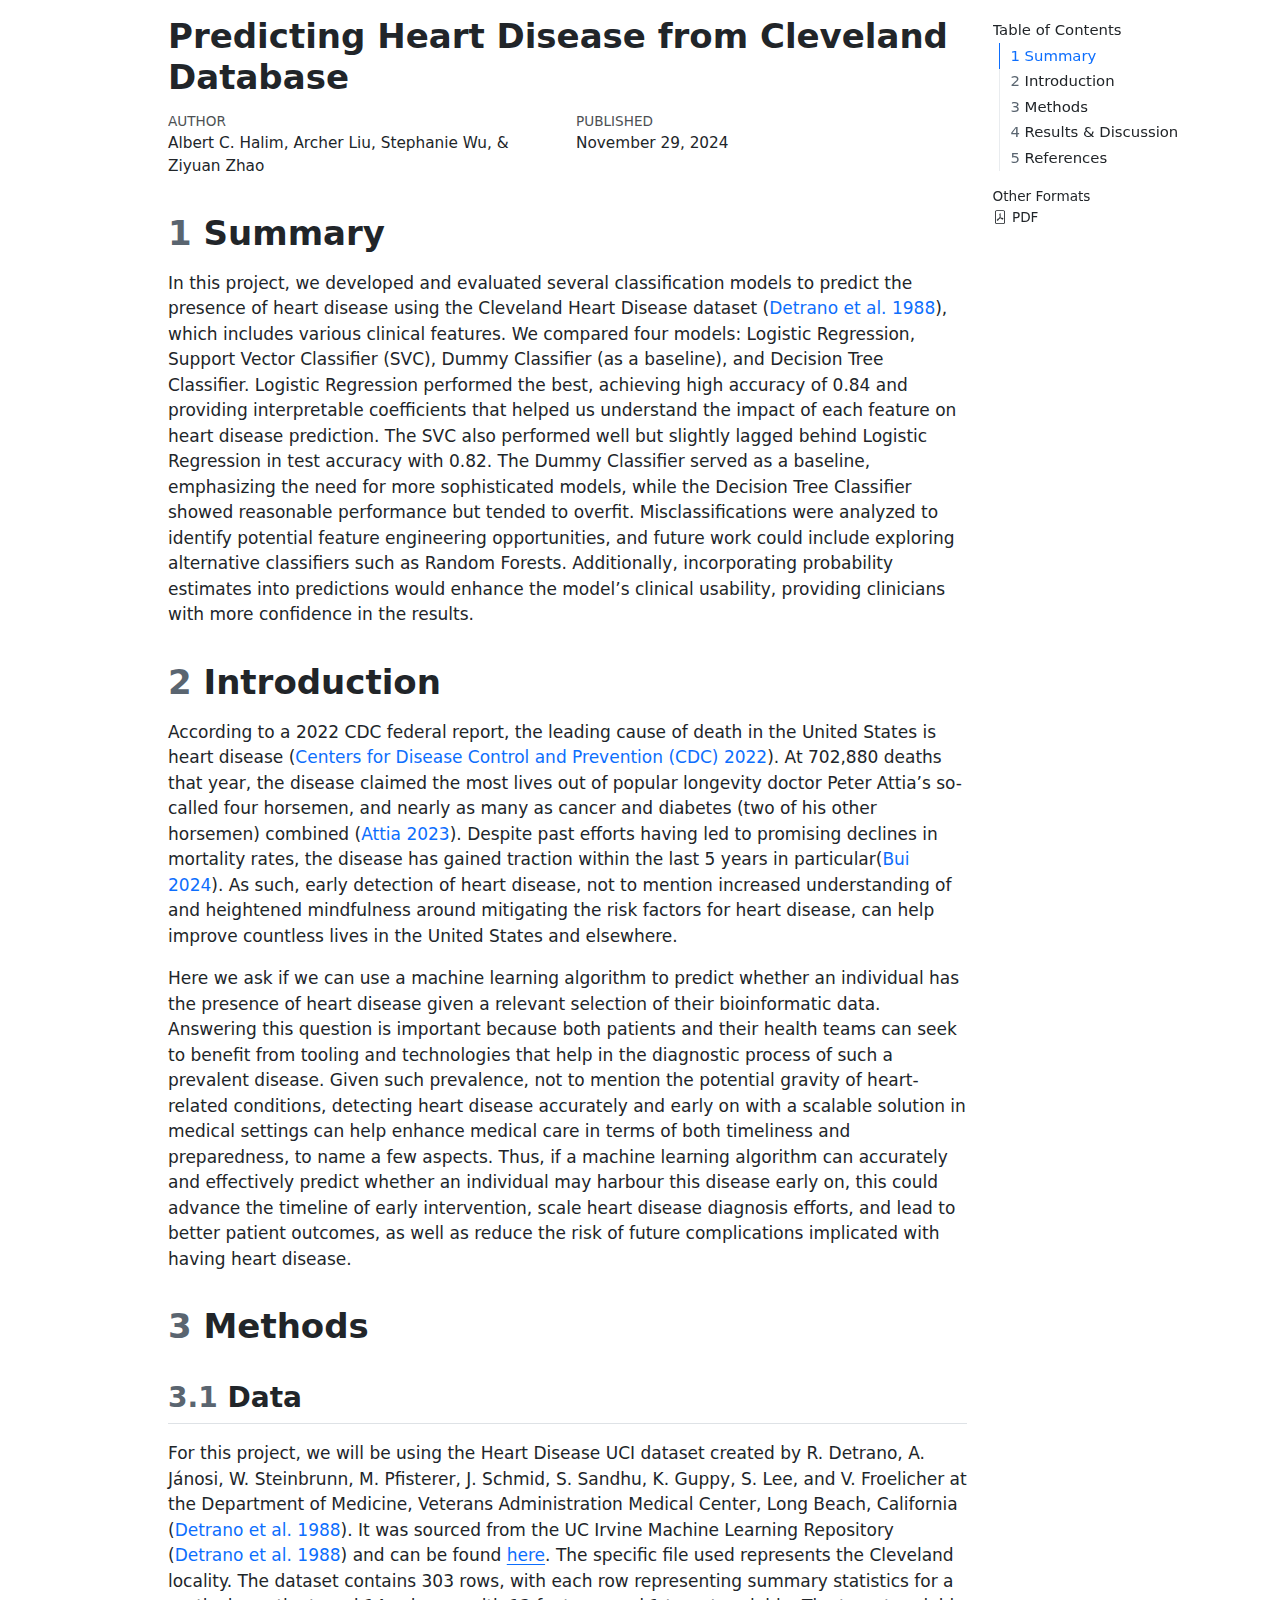
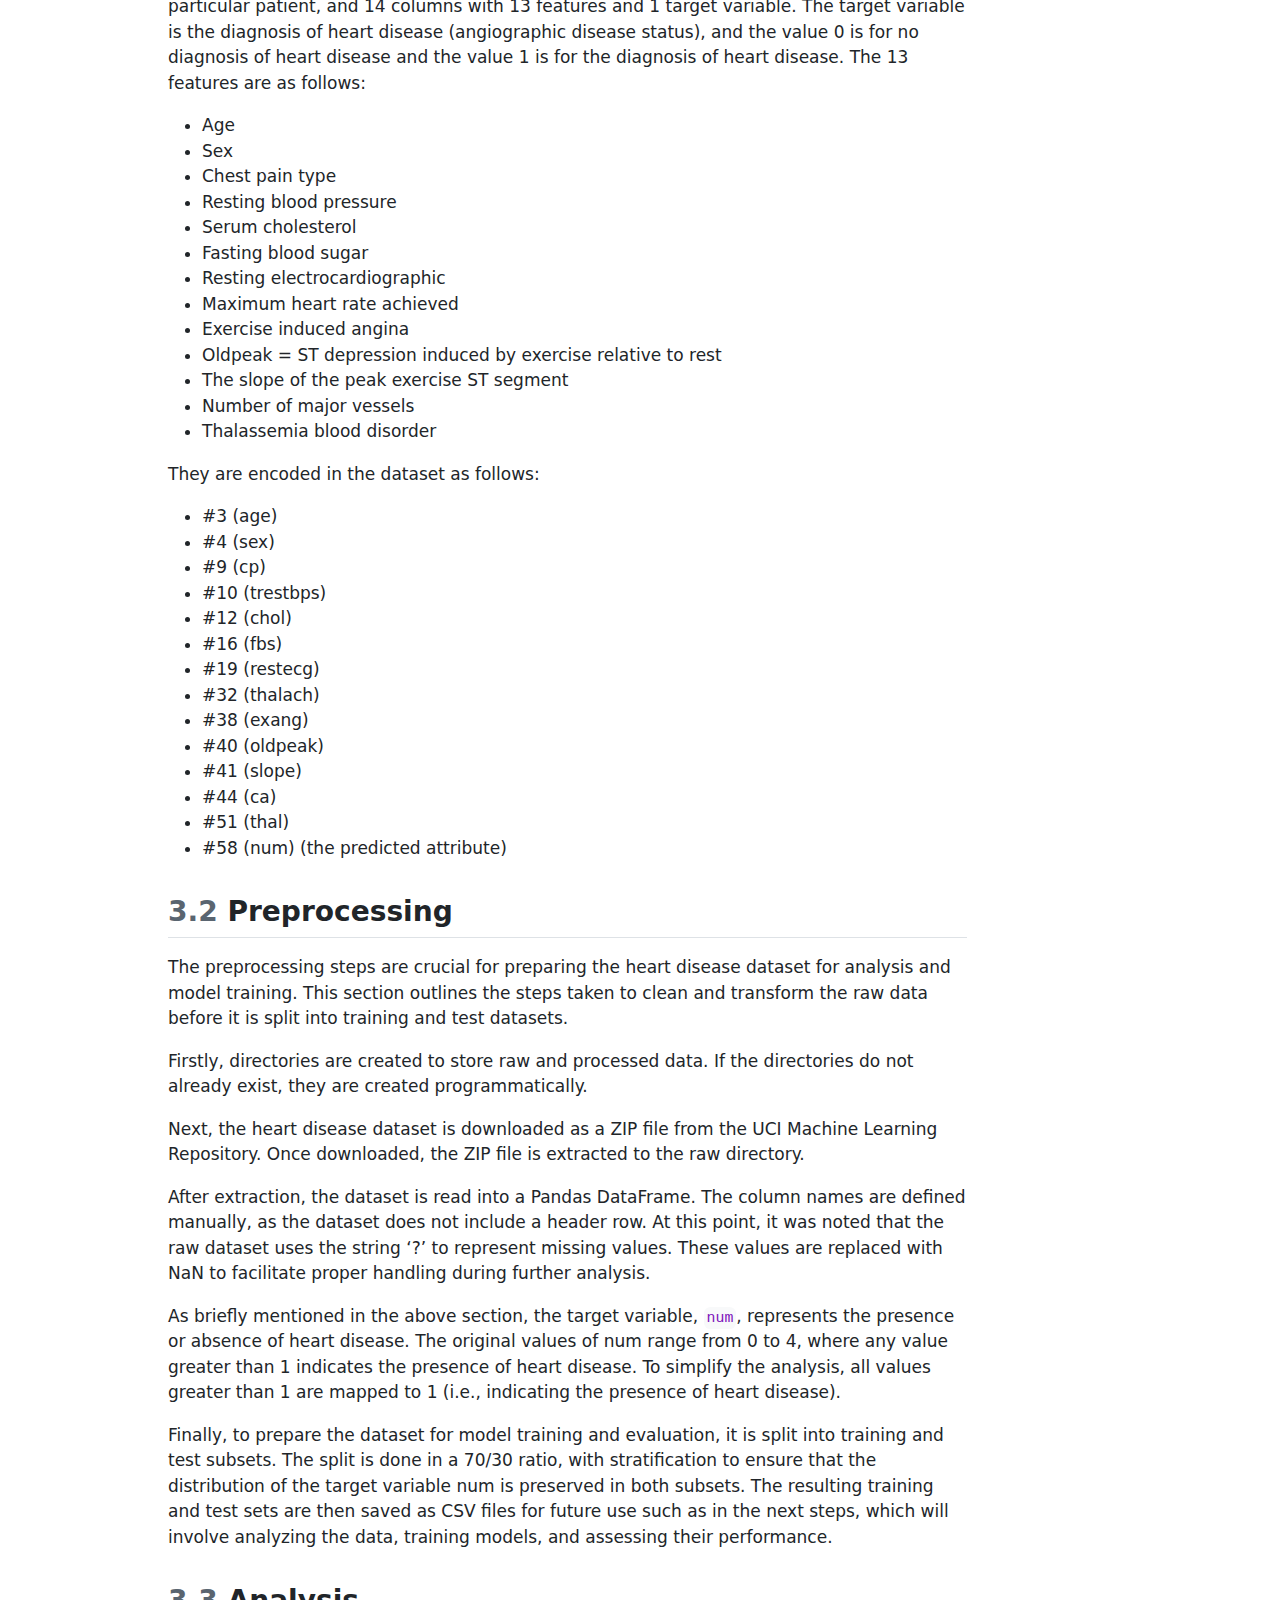
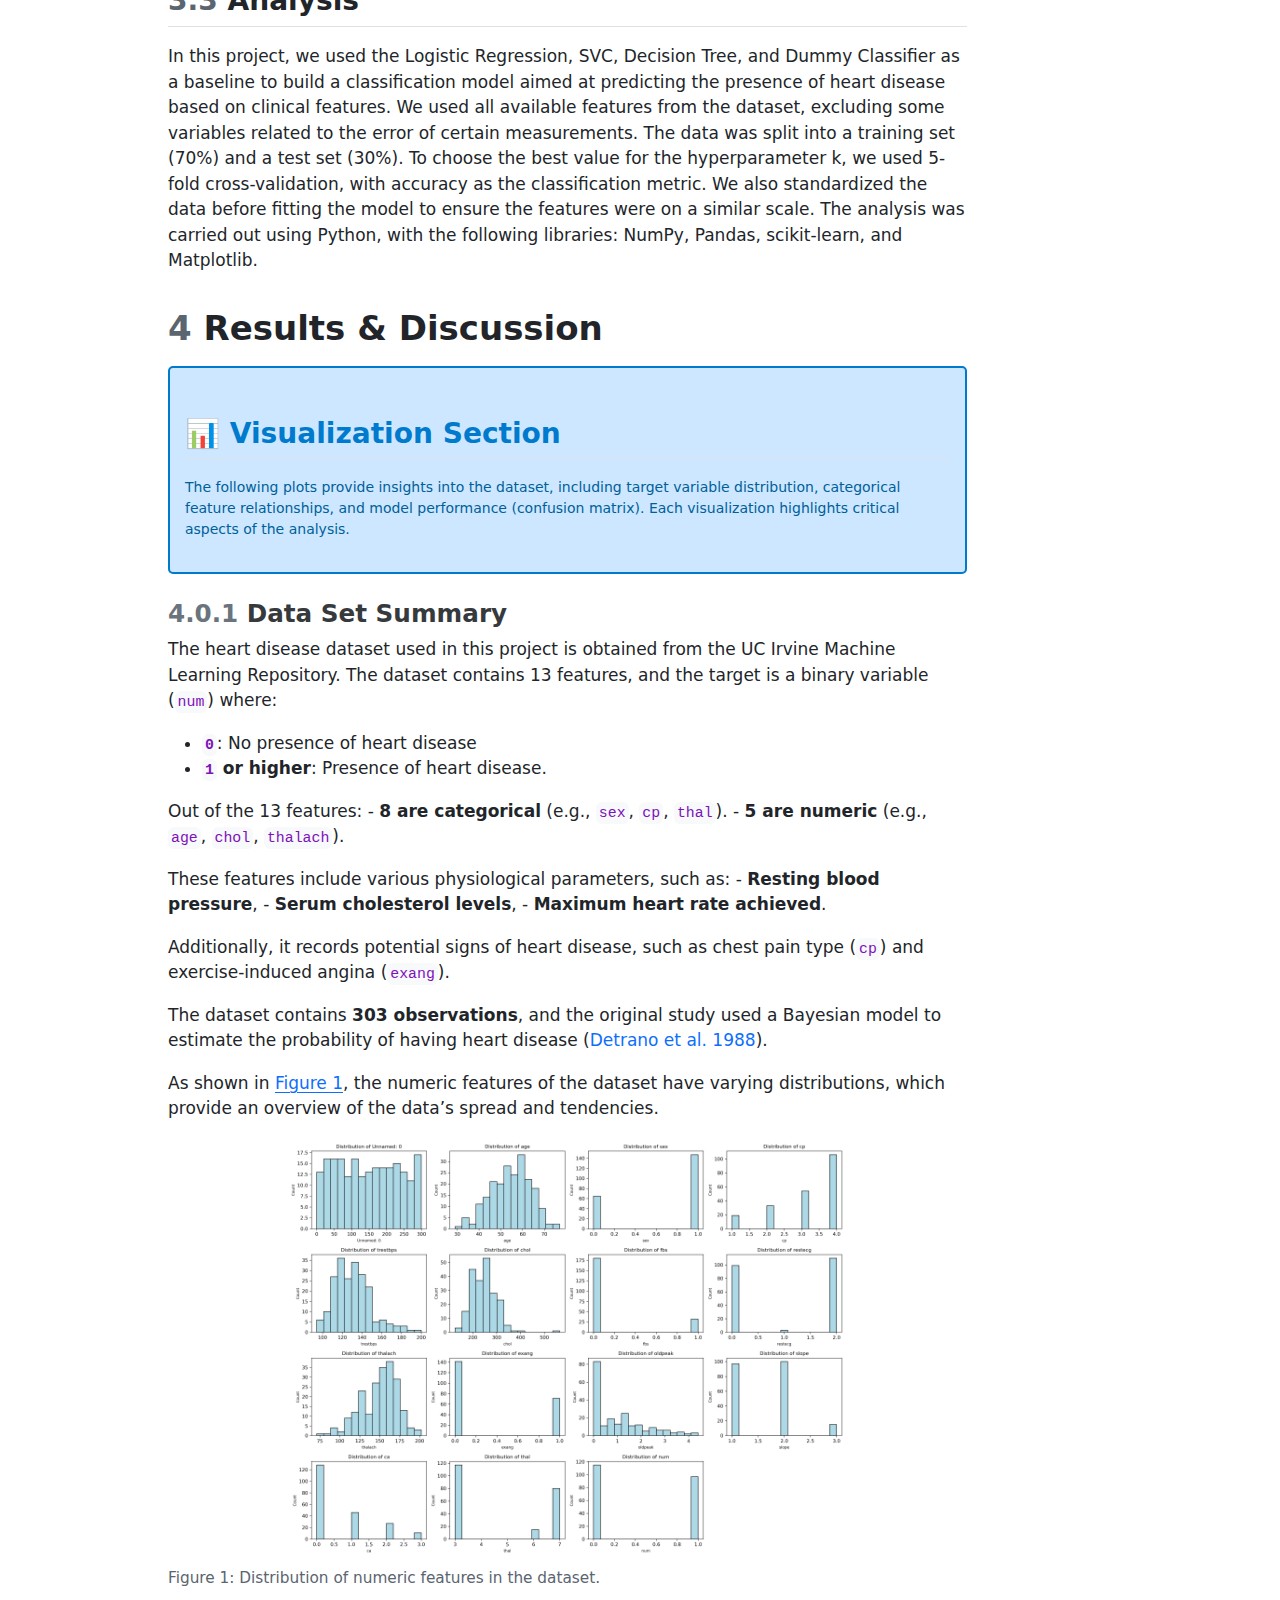
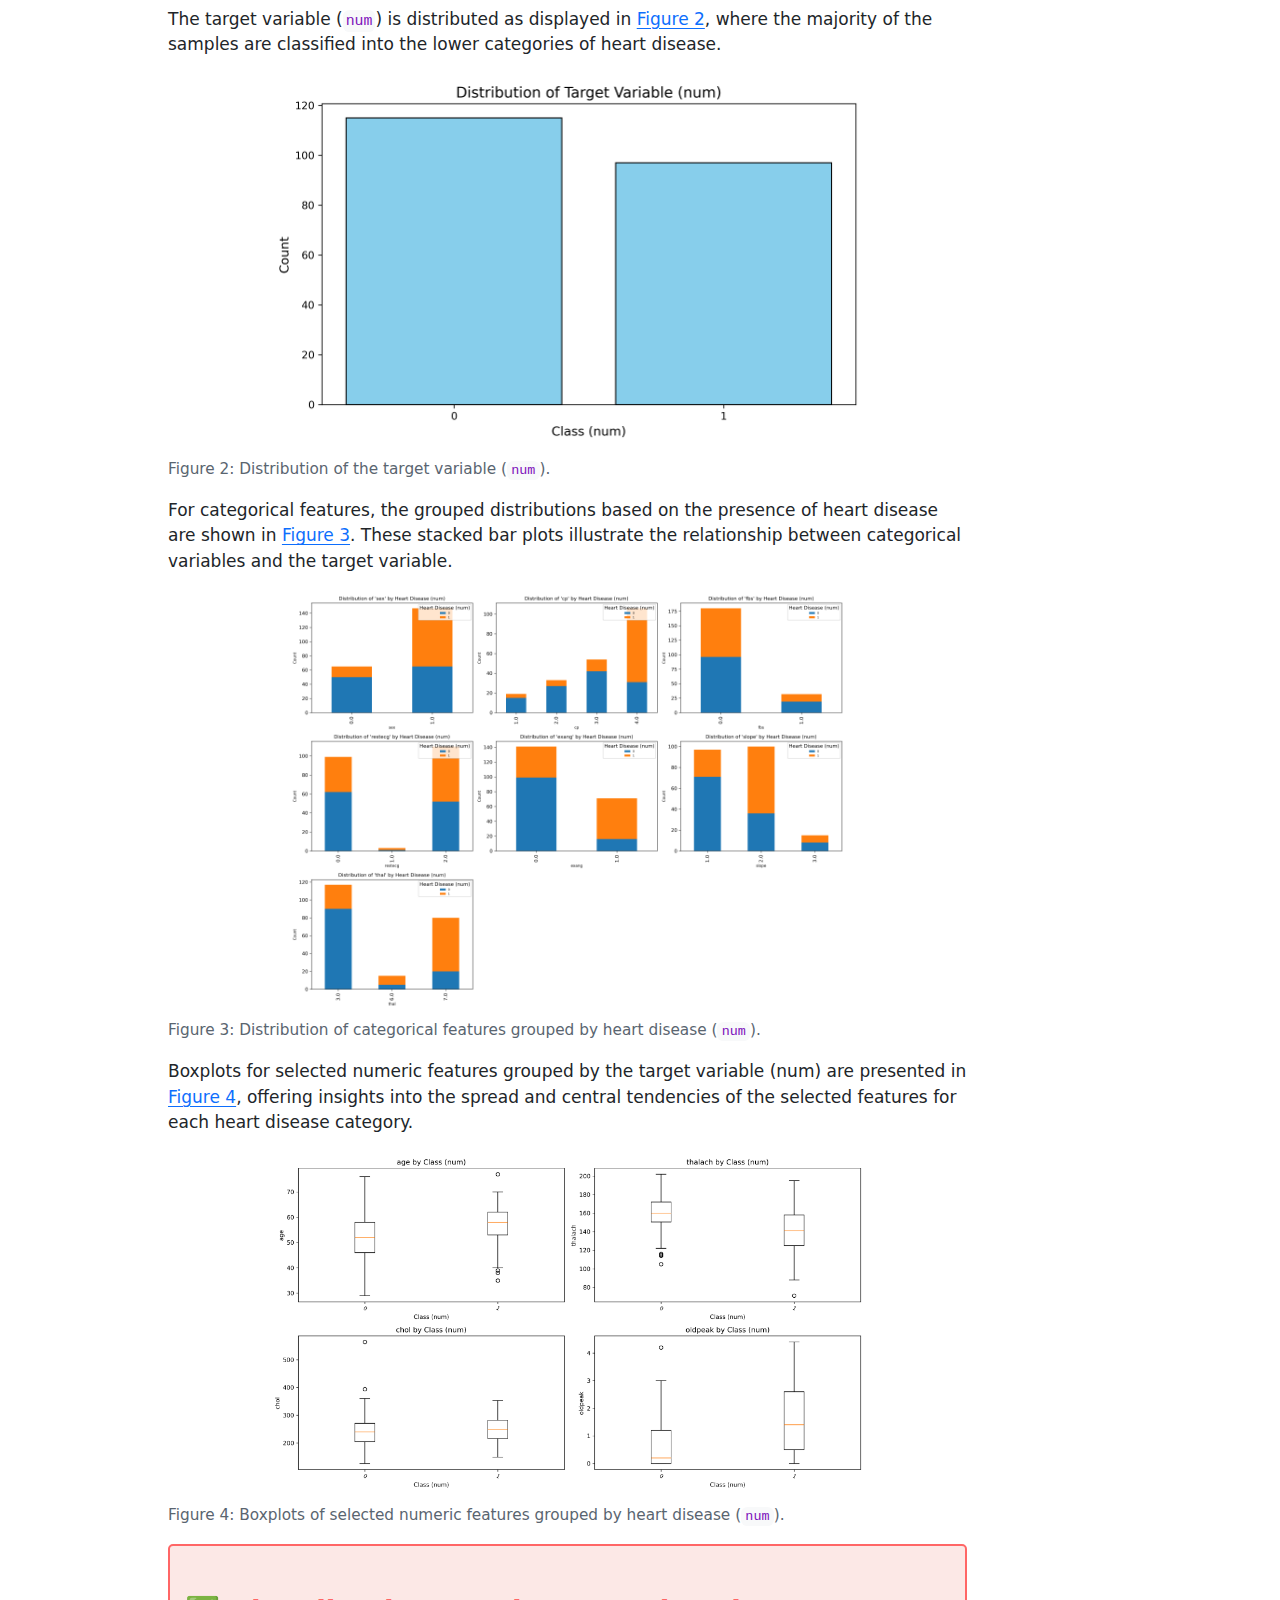
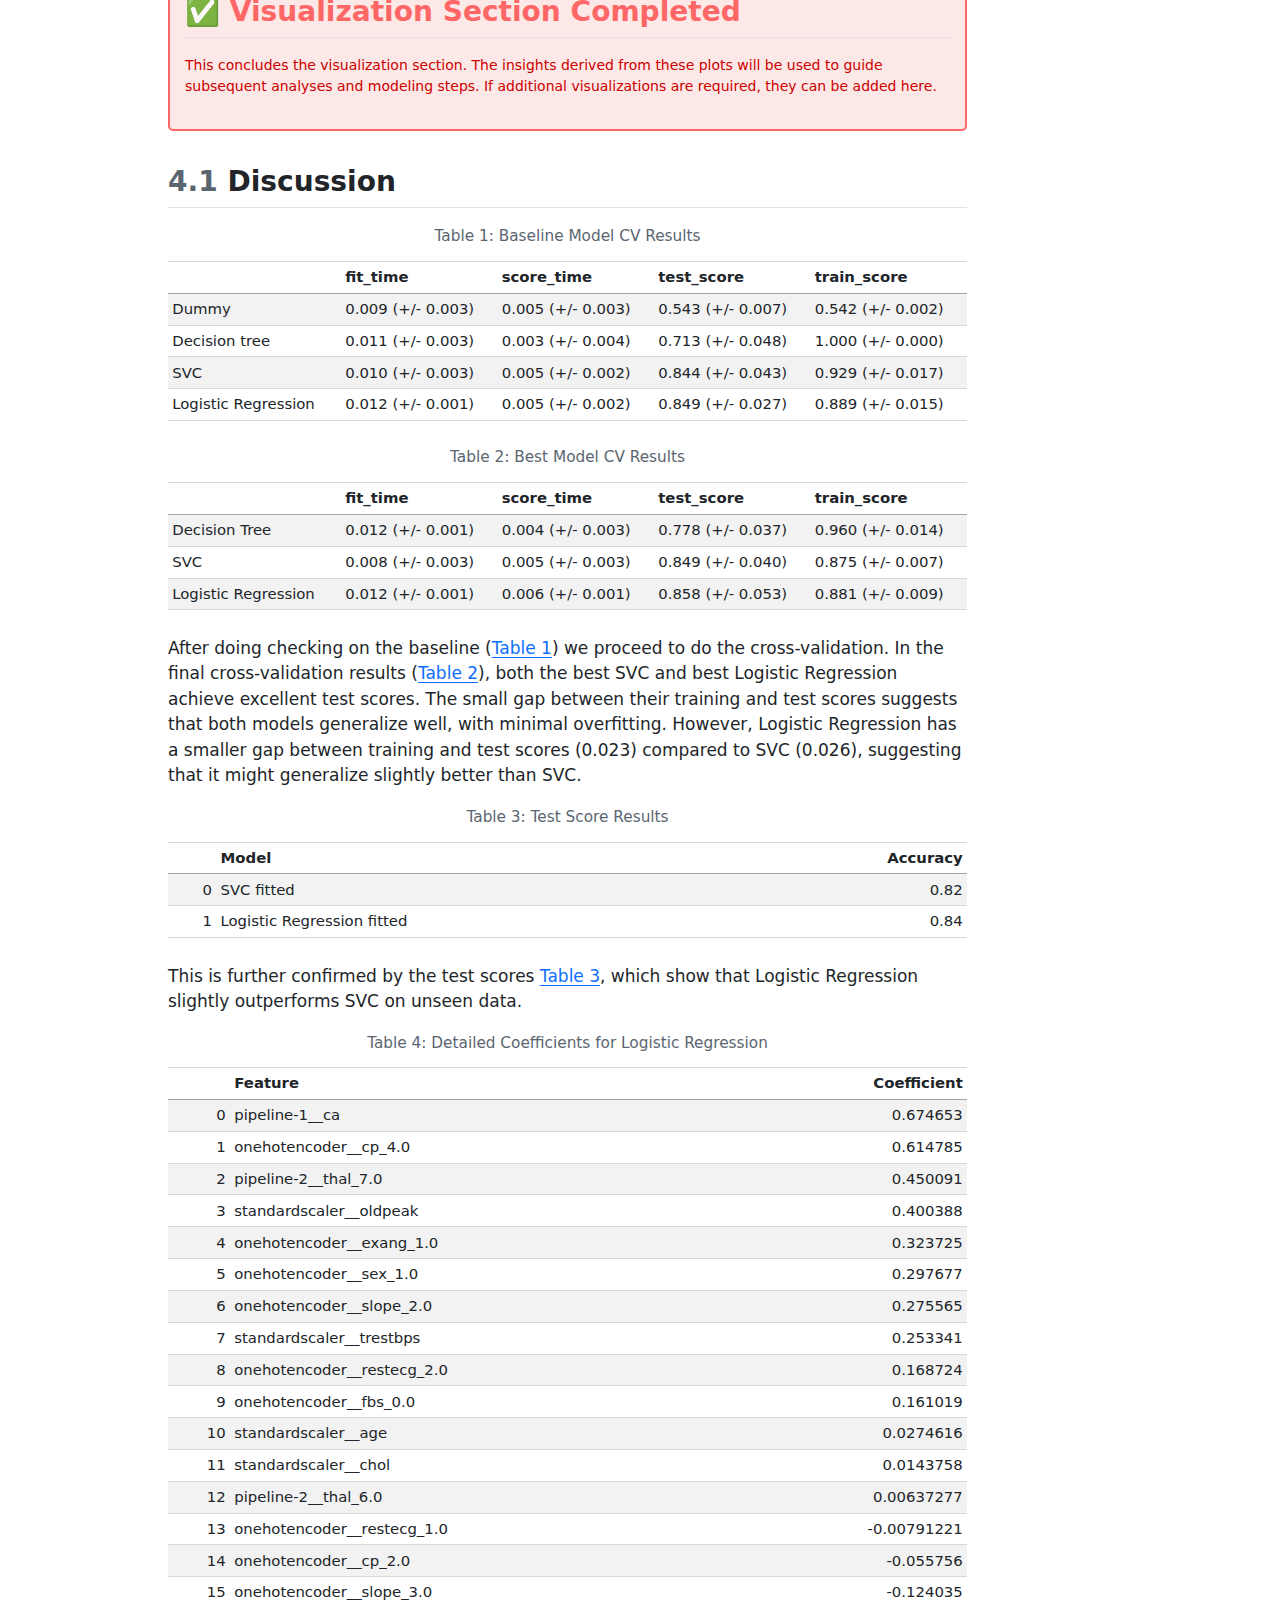
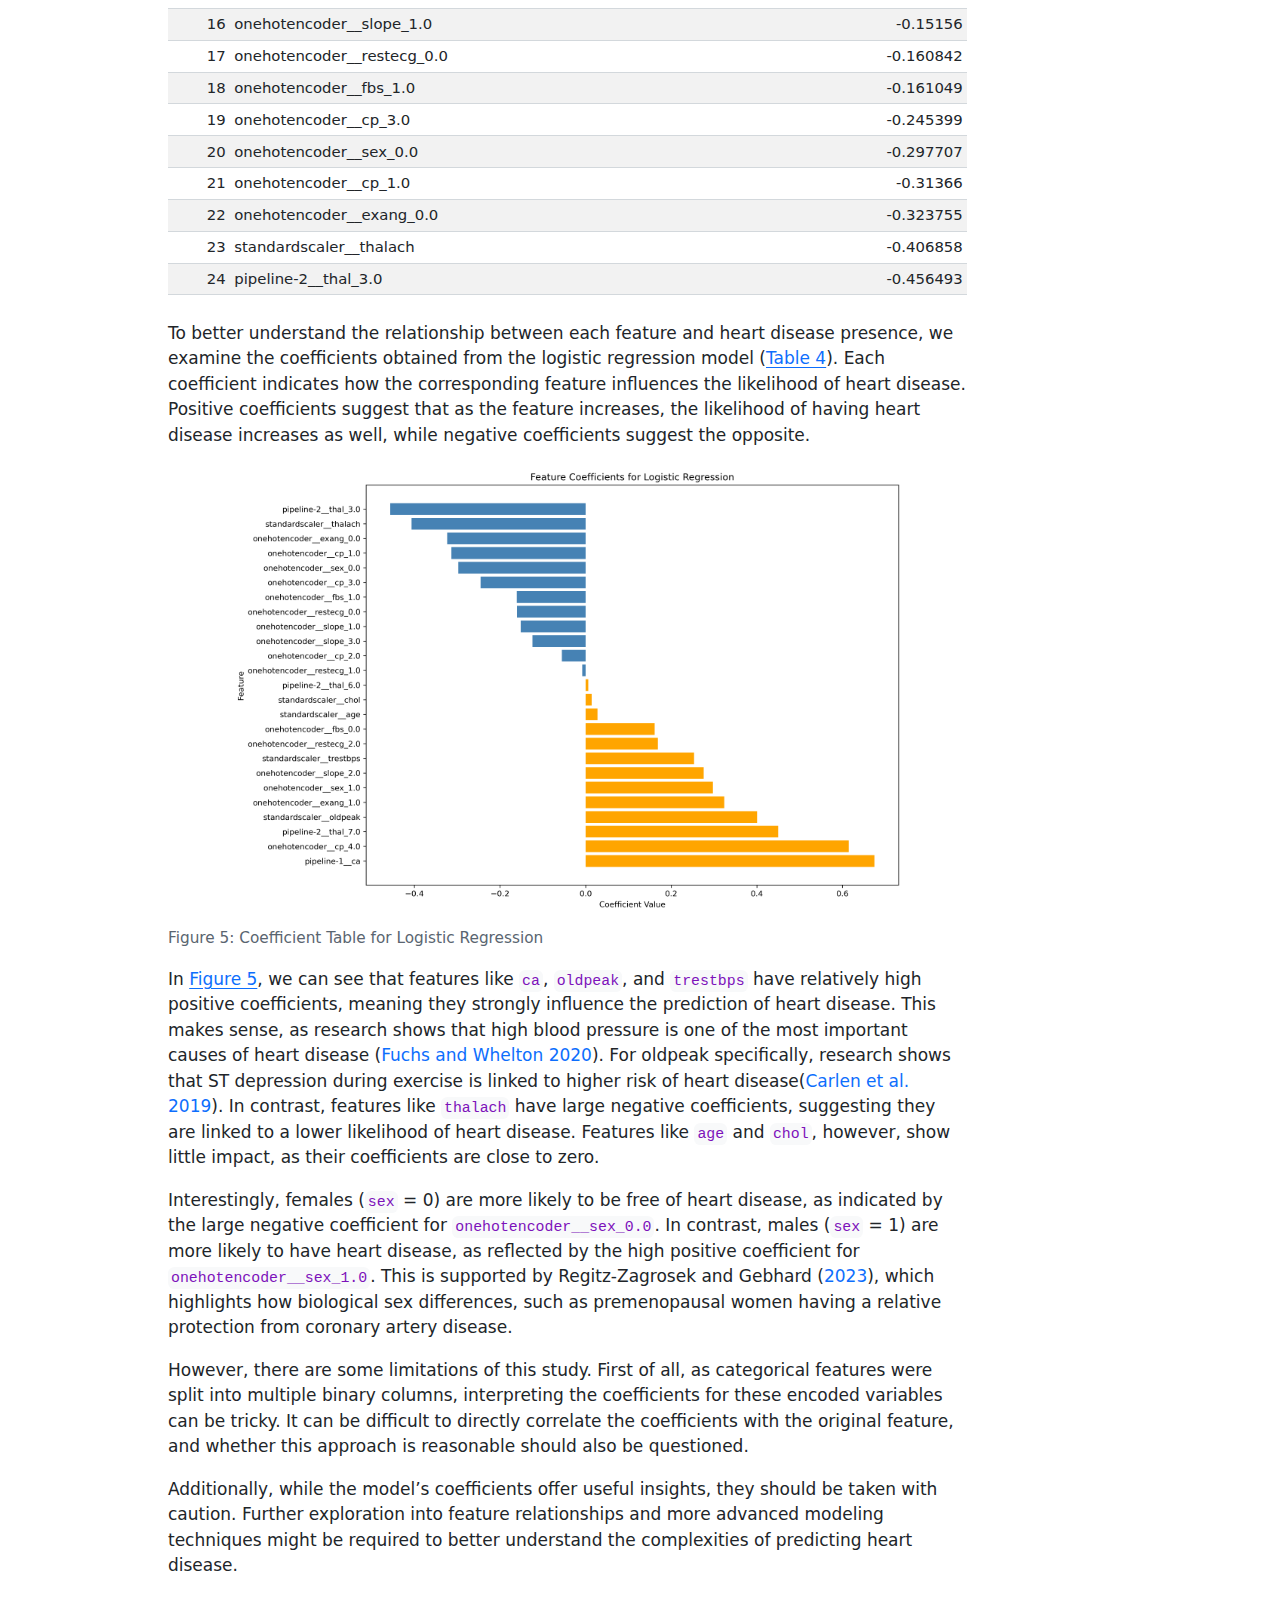
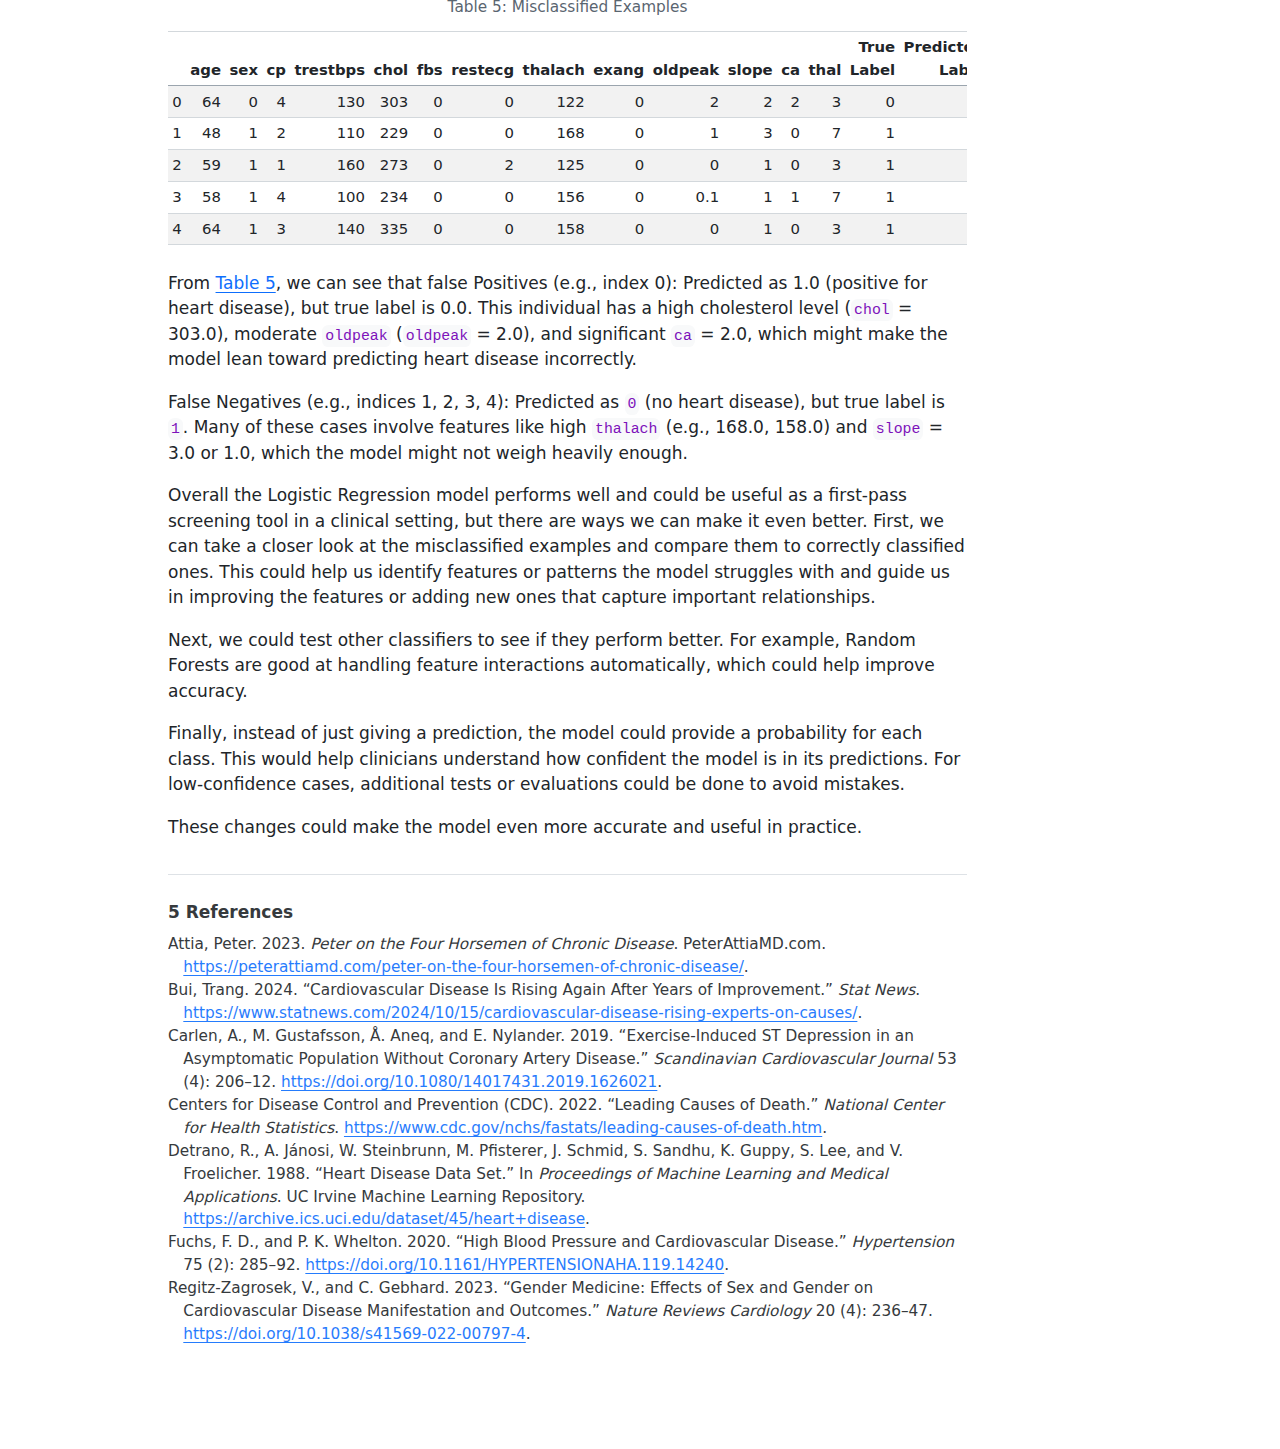
==== docs/index.html @ ad0a47cc "move index.html to docs" ====
<!DOCTYPE html>
<html xmlns="http://www.w3.org/1999/xhtml" lang="en" xml:lang="en"><head>

<meta charset="utf-8">
<meta name="generator" content="quarto-1.5.57">

<meta name="viewport" content="width=device-width, initial-scale=1.0, user-scalable=yes">

<meta name="author" content="Albert C. Halim, Archer Liu, Stephanie Wu, &amp; Ziyuan Zhao">
<meta name="dcterms.date" content="2024-11-29">

<title>Predicting Heart Disease from Cleveland Database</title>
<style>
code{white-space: pre-wrap;}
span.smallcaps{font-variant: small-caps;}
div.columns{display: flex; gap: min(4vw, 1.5em);}
div.column{flex: auto; overflow-x: auto;}
div.hanging-indent{margin-left: 1.5em; text-indent: -1.5em;}
ul.task-list{list-style: none;}
ul.task-list li input[type="checkbox"] {
  width: 0.8em;
  margin: 0 0.8em 0.2em -1em; /* quarto-specific, see https://github.com/quarto-dev/quarto-cli/issues/4556 */ 
  vertical-align: middle;
}
/* CSS for citations */
div.csl-bib-body { }
div.csl-entry {
  clear: both;
  margin-bottom: 0em;
}
.hanging-indent div.csl-entry {
  margin-left:2em;
  text-indent:-2em;
}
div.csl-left-margin {
  min-width:2em;
  float:left;
}
div.csl-right-inline {
  margin-left:2em;
  padding-left:1em;
}
div.csl-indent {
  margin-left: 2em;
}</style>


<script src="heart_disease_predictor_report_files/libs/clipboard/clipboard.min.js"></script>
<script src="heart_disease_predictor_report_files/libs/quarto-html/quarto.js"></script>
<script src="heart_disease_predictor_report_files/libs/quarto-html/popper.min.js"></script>
<script src="heart_disease_predictor_report_files/libs/quarto-html/tippy.umd.min.js"></script>
<script src="heart_disease_predictor_report_files/libs/quarto-html/anchor.min.js"></script>
<link href="heart_disease_predictor_report_files/libs/quarto-html/tippy.css" rel="stylesheet">
<link href="heart_disease_predictor_report_files/libs/quarto-html/quarto-syntax-highlighting.css" rel="stylesheet" id="quarto-text-highlighting-styles">
<script src="heart_disease_predictor_report_files/libs/bootstrap/bootstrap.min.js"></script>
<link href="heart_disease_predictor_report_files/libs/bootstrap/bootstrap-icons.css" rel="stylesheet">
<link href="heart_disease_predictor_report_files/libs/bootstrap/bootstrap.min.css" rel="stylesheet" id="quarto-bootstrap" data-mode="light">


</head>

<body>

<div id="quarto-content" class="page-columns page-rows-contents page-layout-article">
<div id="quarto-margin-sidebar" class="sidebar margin-sidebar">
  <nav id="TOC" role="doc-toc" class="toc-active">
    <h2 id="toc-title">Table of Contents</h2>
   
  <ul class="collapse">
  <li><a href="#summary" id="toc-summary" class="nav-link active" data-scroll-target="#summary"><span class="header-section-number">1</span> Summary</a></li>
  <li><a href="#introduction" id="toc-introduction" class="nav-link" data-scroll-target="#introduction"><span class="header-section-number">2</span> Introduction</a></li>
  <li><a href="#methods" id="toc-methods" class="nav-link" data-scroll-target="#methods"><span class="header-section-number">3</span> Methods</a>
  <ul class="collapse">
  <li><a href="#data" id="toc-data" class="nav-link" data-scroll-target="#data"><span class="header-section-number">3.1</span> Data</a></li>
  <li><a href="#preprocessing" id="toc-preprocessing" class="nav-link" data-scroll-target="#preprocessing"><span class="header-section-number">3.2</span> Preprocessing</a></li>
  <li><a href="#analysis" id="toc-analysis" class="nav-link" data-scroll-target="#analysis"><span class="header-section-number">3.3</span> Analysis</a></li>
  </ul></li>
  <li><a href="#results-discussion" id="toc-results-discussion" class="nav-link" data-scroll-target="#results-discussion"><span class="header-section-number">4</span> Results &amp; Discussion</a>
  <ul class="collapse">
  <li><a href="#discussion" id="toc-discussion" class="nav-link" data-scroll-target="#discussion"><span class="header-section-number">4.1</span> Discussion</a></li>
  </ul></li>
  <li><a href="#references" id="toc-references" class="nav-link" data-scroll-target="#references"><span class="header-section-number">5</span> References</a></li>
  </ul>
<div class="quarto-alternate-formats"><h2>Other Formats</h2><ul><li><a href="../heart_disease_predictor_report.pdf"><i class="bi bi-file-pdf"></i>PDF</a></li></ul></div></nav>
</div>
<main class="content" id="quarto-document-content">

<header id="title-block-header" class="quarto-title-block default">
<div class="quarto-title">
<h1 class="title">Predicting Heart Disease from Cleveland Database</h1>
</div>



<div class="quarto-title-meta">

    <div>
    <div class="quarto-title-meta-heading">Author</div>
    <div class="quarto-title-meta-contents">
             <p>Albert C. Halim, Archer Liu, Stephanie Wu, &amp; Ziyuan Zhao </p>
          </div>
  </div>
    
    <div>
    <div class="quarto-title-meta-heading">Published</div>
    <div class="quarto-title-meta-contents">
      <p class="date">November 29, 2024</p>
    </div>
  </div>
  
    
  </div>
  


</header>


<section id="summary" class="level1" data-number="1">
<h1 data-number="1"><span class="header-section-number">1</span> Summary</h1>
<p>In this project, we developed and evaluated several classification models to predict the presence of heart disease using the Cleveland Heart Disease dataset <span class="citation" data-cites="Detrano1988">(<a href="#ref-Detrano1988" role="doc-biblioref">Detrano et al. 1988</a>)</span>, which includes various clinical features. We compared four models: Logistic Regression, Support Vector Classifier (SVC), Dummy Classifier (as a baseline), and Decision Tree Classifier. Logistic Regression performed the best, achieving high accuracy of 0.84 and providing interpretable coefficients that helped us understand the impact of each feature on heart disease prediction. The SVC also performed well but slightly lagged behind Logistic Regression in test accuracy with 0.82. The Dummy Classifier served as a baseline, emphasizing the need for more sophisticated models, while the Decision Tree Classifier showed reasonable performance but tended to overfit. Misclassifications were analyzed to identify potential feature engineering opportunities, and future work could include exploring alternative classifiers such as Random Forests. Additionally, incorporating probability estimates into predictions would enhance the model’s clinical usability, providing clinicians with more confidence in the results.</p>
</section>
<section id="introduction" class="level1" data-number="2">
<h1 data-number="2"><span class="header-section-number">2</span> Introduction</h1>
<p>According to a 2022 CDC federal report, the leading cause of death in the United States is heart disease <span class="citation" data-cites="CDC2022">(<a href="#ref-CDC2022" role="doc-biblioref">Centers for Disease Control and Prevention (CDC) 2022</a>)</span>. At 702,880 deaths that year, the disease claimed the most lives out of popular longevity doctor Peter Attia’s so-called four horsemen, and nearly as many as cancer and diabetes (two of his other horsemen) combined <span class="citation" data-cites="Attia2023">(<a href="#ref-Attia2023" role="doc-biblioref">Attia 2023</a>)</span>. Despite past efforts having led to promising declines in mortality rates, the disease has gained traction within the last 5 years in particular<span class="citation" data-cites="Bui2024">(<a href="#ref-Bui2024" role="doc-biblioref">Bui 2024</a>)</span>. As such, early detection of heart disease, not to mention increased understanding of and heightened mindfulness around mitigating the risk factors for heart disease, can help improve countless lives in the United States and elsewhere.</p>
<p>Here we ask if we can use a machine learning algorithm to predict whether an individual has the presence of heart disease given a relevant selection of their bioinformatic data. Answering this question is important because both patients and their health teams can seek to benefit from tooling and technologies that help in the diagnostic process of such a prevalent disease. Given such prevalence, not to mention the potential gravity of heart-related conditions, detecting heart disease accurately and early on with a scalable solution in medical settings can help enhance medical care in terms of both timeliness and preparedness, to name a few aspects. Thus, if a machine learning algorithm can accurately and effectively predict whether an individual may harbour this disease early on, this could advance the timeline of early intervention, scale heart disease diagnosis efforts, and lead to better patient outcomes, as well as reduce the risk of future complications implicated with having heart disease.</p>
</section>
<section id="methods" class="level1" data-number="3">
<h1 data-number="3"><span class="header-section-number">3</span> Methods</h1>
<section id="data" class="level2" data-number="3.1">
<h2 data-number="3.1" class="anchored" data-anchor-id="data"><span class="header-section-number">3.1</span> Data</h2>
<p>For this project, we will be using the Heart Disease UCI dataset created by R. Detrano, A. Jánosi, W. Steinbrunn, M. Pfisterer, J. Schmid, S. Sandhu, K. Guppy, S. Lee, and V. Froelicher at the Department of Medicine, Veterans Administration Medical Center, Long Beach, California <span class="citation" data-cites="Detrano1988">(<a href="#ref-Detrano1988" role="doc-biblioref">Detrano et al. 1988</a>)</span>. It was sourced from the UC Irvine Machine Learning Repository <span class="citation" data-cites="Detrano1988">(<a href="#ref-Detrano1988" role="doc-biblioref">Detrano et al. 1988</a>)</span> and can be found <a href="https://archive.ics.uci.edu/dataset/45/heart+disease">here</a>. The specific file used represents the Cleveland locality. The dataset contains 303 rows, with each row representing summary statistics for a particular patient, and 14 columns with 13 features and 1 target variable. The target variable is the diagnosis of heart disease (angiographic disease status), and the value 0 is for no diagnosis of heart disease and the value 1 is for the diagnosis of heart disease. The 13 features are as follows:</p>
<ul>
<li>Age</li>
<li>Sex</li>
<li>Chest pain type</li>
<li>Resting blood pressure</li>
<li>Serum cholesterol</li>
<li>Fasting blood sugar</li>
<li>Resting electrocardiographic</li>
<li>Maximum heart rate achieved</li>
<li>Exercise induced angina</li>
<li>Oldpeak = ST depression induced by exercise relative to rest</li>
<li>The slope of the peak exercise ST segment</li>
<li>Number of major vessels</li>
<li>Thalassemia blood disorder</li>
</ul>
<p>They are encoded in the dataset as follows:</p>
<ul>
<li>#3 (age)</li>
<li>#4 (sex)</li>
<li>#9 (cp)</li>
<li>#10 (trestbps)</li>
<li>#12 (chol)</li>
<li>#16 (fbs)</li>
<li>#19 (restecg)</li>
<li>#32 (thalach)</li>
<li>#38 (exang)</li>
<li>#40 (oldpeak)</li>
<li>#41 (slope)</li>
<li>#44 (ca)</li>
<li>#51 (thal)</li>
<li>#58 (num) (the predicted attribute)</li>
</ul>
</section>
<section id="preprocessing" class="level2" data-number="3.2">
<h2 data-number="3.2" class="anchored" data-anchor-id="preprocessing"><span class="header-section-number">3.2</span> Preprocessing</h2>
<p>The preprocessing steps are crucial for preparing the heart disease dataset for analysis and model training. This section outlines the steps taken to clean and transform the raw data before it is split into training and test datasets.</p>
<p>Firstly, directories are created to store raw and processed data. If the directories do not already exist, they are created programmatically.</p>
<p>Next, the heart disease dataset is downloaded as a ZIP file from the UCI Machine Learning Repository. Once downloaded, the ZIP file is extracted to the raw directory.</p>
<p>After extraction, the dataset is read into a Pandas DataFrame. The column names are defined manually, as the dataset does not include a header row. At this point, it was noted that the raw dataset uses the string ‘?’ to represent missing values. These values are replaced with NaN to facilitate proper handling during further analysis.</p>
<p>As briefly mentioned in the above section, the target variable, <code>num</code>, represents the presence or absence of heart disease. The original values of num range from 0 to 4, where any value greater than 1 indicates the presence of heart disease. To simplify the analysis, all values greater than 1 are mapped to 1 (i.e., indicating the presence of heart disease).</p>
<p>Finally, to prepare the dataset for model training and evaluation, it is split into training and test subsets. The split is done in a 70/30 ratio, with stratification to ensure that the distribution of the target variable num is preserved in both subsets. The resulting training and test sets are then saved as CSV files for future use such as in the next steps, which will involve analyzing the data, training models, and assessing their performance.</p>
</section>
<section id="analysis" class="level2" data-number="3.3">
<h2 data-number="3.3" class="anchored" data-anchor-id="analysis"><span class="header-section-number">3.3</span> Analysis</h2>
<p>In this project, we used the Logistic Regression, SVC, Decision Tree, and Dummy Classifier as a baseline to build a classification model aimed at predicting the presence of heart disease based on clinical features. We used all available features from the dataset, excluding some variables related to the error of certain measurements. The data was split into a training set (70%) and a test set (30%). To choose the best value for the hyperparameter k, we used 5-fold cross-validation, with accuracy as the classification metric. We also standardized the data before fitting the model to ensure the features were on a similar scale. The analysis was carried out using Python, with the following libraries: NumPy, Pandas, scikit-learn, and Matplotlib.</p>
</section>
</section>
<section id="results-discussion" class="level1" data-number="4">
<h1 data-number="4"><span class="header-section-number">4</span> Results &amp; Discussion</h1>
<div style="background-color:#cce7ff; padding:15px; border-radius:5px; border: 2px solid #007acc;">
    <h2 style="color:#007acc;" class="anchored" data-anchor-id="results-discussion">📊 Visualization Section</h2>
    <p style="font-size:14px; color:#005f99;">
        The following plots provide insights into the dataset, including target variable distribution, categorical feature relationships, 
        and model performance (confusion matrix). Each visualization highlights critical aspects of the analysis.
    </p>
</div>
<section id="data-set-summary" class="level3" data-number="4.0.1">
<h3 data-number="4.0.1" class="anchored"><span class="header-section-number">4.0.1</span> Data Set Summary</h3>
<p>The heart disease dataset used in this project is obtained from the UC Irvine Machine Learning Repository. The dataset contains 13 features, and the target is a binary variable (<code>num</code>) where:</p>
<ul>
<li><strong><code>0</code></strong>: No presence of heart disease</li>
<li><strong><code>1</code> or higher</strong>: Presence of heart disease.</li>
</ul>
<p>Out of the 13 features: - <strong>8 are categorical</strong> (e.g., <code>sex</code>, <code>cp</code>, <code>thal</code>). - <strong>5 are numeric</strong> (e.g., <code>age</code>, <code>chol</code>, <code>thalach</code>).</p>
<p>These features include various physiological parameters, such as: - <strong>Resting blood pressure</strong>, - <strong>Serum cholesterol levels</strong>, - <strong>Maximum heart rate achieved</strong>.</p>
<p>Additionally, it records potential signs of heart disease, such as chest pain type (<code>cp</code>) and exercise-induced angina (<code>exang</code>).</p>
<p>The dataset contains <strong>303 observations</strong>, and the original study used a Bayesian model to estimate the probability of having heart disease <span class="citation" data-cites="Detrano1988">(<a href="#ref-Detrano1988" role="doc-biblioref">Detrano et al. 1988</a>)</span>.</p>
<p>As shown in <a href="#fig-numeric-distributions" class="quarto-xref">Figure&nbsp;1</a>, the numeric features of the dataset have varying distributions, which provide an overview of the data’s spread and tendencies.</p>
<div id="fig-numeric-distributions" class="quarto-float quarto-figure quarto-figure-center anchored">
<figure class="quarto-float quarto-float-fig figure">
<div aria-describedby="fig-numeric-distributions-caption-0ceaefa1-69ba-4598-a22c-09a6ac19f8ca">
<img src="../results/figures/raw_feature_distributions.png" class="img-fluid figure-img" style="width:70.0%">
</div>
<figcaption class="quarto-float-caption-bottom quarto-float-caption quarto-float-fig" id="fig-numeric-distributions-caption-0ceaefa1-69ba-4598-a22c-09a6ac19f8ca">
Figure&nbsp;1: Distribution of numeric features in the dataset.
</figcaption>
</figure>
</div>
<p>The target variable (<code>num</code>) is distributed as displayed in <a href="#fig-target-distribution" class="quarto-xref">Figure&nbsp;2</a>, where the majority of the samples are classified into the lower categories of heart disease.</p>
<div id="fig-target-distribution" class="quarto-float quarto-figure quarto-figure-center anchored">
<figure class="quarto-float quarto-float-fig figure">
<div aria-describedby="fig-target-distribution-caption-0ceaefa1-69ba-4598-a22c-09a6ac19f8ca">
<img src="../results/figures/target_variable_distribution.png" class="img-fluid figure-img" style="width:75.0%">
</div>
<figcaption class="quarto-float-caption-bottom quarto-float-caption quarto-float-fig" id="fig-target-distribution-caption-0ceaefa1-69ba-4598-a22c-09a6ac19f8ca">
Figure&nbsp;2: Distribution of the target variable (<code>num</code>).
</figcaption>
</figure>
</div>
<p>For categorical features, the grouped distributions based on the presence of heart disease are shown in <a href="#fig-categorical-distributions" class="quarto-xref">Figure&nbsp;3</a>. These stacked bar plots illustrate the relationship between categorical variables and the target variable.</p>
<div id="fig-categorical-distributions" class="quarto-float quarto-figure quarto-figure-center anchored">
<figure class="quarto-float quarto-float-fig figure">
<div aria-describedby="fig-categorical-distributions-caption-0ceaefa1-69ba-4598-a22c-09a6ac19f8ca">
<img src="../results/figures/categorical_features_distribution.png" class="img-fluid figure-img" style="width:70.0%">
</div>
<figcaption class="quarto-float-caption-bottom quarto-float-caption quarto-float-fig" id="fig-categorical-distributions-caption-0ceaefa1-69ba-4598-a22c-09a6ac19f8ca">
Figure&nbsp;3: Distribution of categorical features grouped by heart disease (<code>num</code>).
</figcaption>
</figure>
</div>
<p>Boxplots for selected numeric features grouped by the target variable (num) are presented in <a href="#fig-boxplots-class" class="quarto-xref">Figure&nbsp;4</a>, offering insights into the spread and central tendencies of the selected features for each heart disease category.</p>
<div id="fig-boxplots-class" class="quarto-float quarto-figure quarto-figure-center anchored">
<figure class="quarto-float quarto-float-fig figure">
<div aria-describedby="fig-boxplots-class-caption-0ceaefa1-69ba-4598-a22c-09a6ac19f8ca">
<img src="../results/figures/raw_boxplots_by_class.png" class="img-fluid figure-img" style="width:75.0%">
</div>
<figcaption class="quarto-float-caption-bottom quarto-float-caption quarto-float-fig" id="fig-boxplots-class-caption-0ceaefa1-69ba-4598-a22c-09a6ac19f8ca">
Figure&nbsp;4: Boxplots of selected numeric features grouped by heart disease (<code>num</code>).
</figcaption>
</figure>
</div>
<div style="background-color:#fce8e6; padding:15px; border-radius:5px; border: 2px solid #ff6666;">
    <h2 style="color:#ff6666;" class="anchored" data-anchor-id="data-set-summary">✅ Visualization Section Completed</h2>
    <p style="font-size:14px; color:#cc0000;">
        This concludes the visualization section. The insights derived from these plots will be used to guide subsequent analyses 
        and modeling steps. If additional visualizations are required, they can be added here.
    </p>
</div>
</section>
<section id="discussion" class="level2" data-number="4.1">
<h2 data-number="4.1" class="anchored" data-anchor-id="discussion"><span class="header-section-number">4.1</span> Discussion</h2>
<div class="cell" data-execution_count="3">
<div id="tbl-baseline_cv_results_df" class="cell quarto-float quarto-figure quarto-figure-center anchored" data-execution_count="3">
<figure class="quarto-float quarto-float-tbl figure">
<figcaption class="quarto-float-caption-top quarto-float-caption quarto-float-tbl" id="tbl-baseline_cv_results_df-caption-0ceaefa1-69ba-4598-a22c-09a6ac19f8ca">
Table&nbsp;1: Baseline Model CV Results
</figcaption>
<div aria-describedby="tbl-baseline_cv_results_df-caption-0ceaefa1-69ba-4598-a22c-09a6ac19f8ca">
<div class="cell-output cell-output-display cell-output-markdown" data-execution_count="3">
<table class="do-not-create-environment cell caption-top table table-sm table-striped small">
<colgroup>
<col style="width: 21%">
<col style="width: 19%">
<col style="width: 19%">
<col style="width: 19%">
<col style="width: 19%">
</colgroup>
<thead>
<tr class="header">
<th style="text-align: left;"></th>
<th style="text-align: left;">fit_time</th>
<th style="text-align: left;">score_time</th>
<th style="text-align: left;">test_score</th>
<th style="text-align: left;">train_score</th>
</tr>
</thead>
<tbody>
<tr class="odd">
<td style="text-align: left;">Dummy</td>
<td style="text-align: left;">0.009 (+/- 0.003)</td>
<td style="text-align: left;">0.005 (+/- 0.003)</td>
<td style="text-align: left;">0.543 (+/- 0.007)</td>
<td style="text-align: left;">0.542 (+/- 0.002)</td>
</tr>
<tr class="even">
<td style="text-align: left;">Decision tree</td>
<td style="text-align: left;">0.011 (+/- 0.003)</td>
<td style="text-align: left;">0.003 (+/- 0.004)</td>
<td style="text-align: left;">0.713 (+/- 0.048)</td>
<td style="text-align: left;">1.000 (+/- 0.000)</td>
</tr>
<tr class="odd">
<td style="text-align: left;">SVC</td>
<td style="text-align: left;">0.010 (+/- 0.003)</td>
<td style="text-align: left;">0.005 (+/- 0.002)</td>
<td style="text-align: left;">0.844 (+/- 0.043)</td>
<td style="text-align: left;">0.929 (+/- 0.017)</td>
</tr>
<tr class="even">
<td style="text-align: left;">Logistic Regression</td>
<td style="text-align: left;">0.012 (+/- 0.001)</td>
<td style="text-align: left;">0.005 (+/- 0.002)</td>
<td style="text-align: left;">0.849 (+/- 0.027)</td>
<td style="text-align: left;">0.889 (+/- 0.015)</td>
</tr>
</tbody>
</table>
</div>
</div>
</figure>
</div>
</div>
<div class="cell" data-execution_count="4">
<div id="tbl-best_model_cv_results_df" class="cell quarto-float quarto-figure quarto-figure-center anchored" data-execution_count="4">
<figure class="quarto-float quarto-float-tbl figure">
<figcaption class="quarto-float-caption-top quarto-float-caption quarto-float-tbl" id="tbl-best_model_cv_results_df-caption-0ceaefa1-69ba-4598-a22c-09a6ac19f8ca">
Table&nbsp;2: Best Model CV Results
</figcaption>
<div aria-describedby="tbl-best_model_cv_results_df-caption-0ceaefa1-69ba-4598-a22c-09a6ac19f8ca">
<div class="cell-output cell-output-display cell-output-markdown" data-execution_count="4">
<table class="do-not-create-environment cell caption-top table table-sm table-striped small">
<colgroup>
<col style="width: 21%">
<col style="width: 19%">
<col style="width: 19%">
<col style="width: 19%">
<col style="width: 19%">
</colgroup>
<thead>
<tr class="header">
<th style="text-align: left;"></th>
<th style="text-align: left;">fit_time</th>
<th style="text-align: left;">score_time</th>
<th style="text-align: left;">test_score</th>
<th style="text-align: left;">train_score</th>
</tr>
</thead>
<tbody>
<tr class="odd">
<td style="text-align: left;">Decision Tree</td>
<td style="text-align: left;">0.012 (+/- 0.001)</td>
<td style="text-align: left;">0.004 (+/- 0.003)</td>
<td style="text-align: left;">0.778 (+/- 0.037)</td>
<td style="text-align: left;">0.960 (+/- 0.014)</td>
</tr>
<tr class="even">
<td style="text-align: left;">SVC</td>
<td style="text-align: left;">0.008 (+/- 0.003)</td>
<td style="text-align: left;">0.005 (+/- 0.003)</td>
<td style="text-align: left;">0.849 (+/- 0.040)</td>
<td style="text-align: left;">0.875 (+/- 0.007)</td>
</tr>
<tr class="odd">
<td style="text-align: left;">Logistic Regression</td>
<td style="text-align: left;">0.012 (+/- 0.001)</td>
<td style="text-align: left;">0.006 (+/- 0.001)</td>
<td style="text-align: left;">0.858 (+/- 0.053)</td>
<td style="text-align: left;">0.881 (+/- 0.009)</td>
</tr>
</tbody>
</table>
</div>
</div>
</figure>
</div>
</div>
<p>After doing checking on the baseline (<a href="#tbl-baseline_cv_results_df" class="quarto-xref">Table&nbsp;1</a>) we proceed to do the cross-validation. In the final cross-validation results (<a href="#tbl-best_model_cv_results_df" class="quarto-xref">Table&nbsp;2</a>), both the best SVC and best Logistic Regression achieve excellent test scores. The small gap between their training and test scores suggests that both models generalize well, with minimal overfitting. However, Logistic Regression has a smaller gap between training and test scores (0.023) compared to SVC (0.026), suggesting that it might generalize slightly better than SVC.</p>
<div class="cell" data-execution_count="6">
<div id="tbl-test_scores_df" class="cell quarto-float quarto-figure quarto-figure-center anchored" data-execution_count="6">
<figure class="quarto-float quarto-float-tbl figure">
<figcaption class="quarto-float-caption-top quarto-float-caption quarto-float-tbl" id="tbl-test_scores_df-caption-0ceaefa1-69ba-4598-a22c-09a6ac19f8ca">
Table&nbsp;3: Test Score Results
</figcaption>
<div aria-describedby="tbl-test_scores_df-caption-0ceaefa1-69ba-4598-a22c-09a6ac19f8ca">
<div class="cell-output cell-output-display cell-output-markdown" data-execution_count="6">
<table class="do-not-create-environment cell caption-top table table-sm table-striped small">
<thead>
<tr class="header">
<th style="text-align: right;"></th>
<th style="text-align: left;">Model</th>
<th style="text-align: right;">Accuracy</th>
</tr>
</thead>
<tbody>
<tr class="odd">
<td style="text-align: right;">0</td>
<td style="text-align: left;">SVC fitted</td>
<td style="text-align: right;">0.82</td>
</tr>
<tr class="even">
<td style="text-align: right;">1</td>
<td style="text-align: left;">Logistic Regression fitted</td>
<td style="text-align: right;">0.84</td>
</tr>
</tbody>
</table>
</div>
</div>
</figure>
</div>
</div>
<p>This is further confirmed by the test scores <a href="#tbl-test_scores_df" class="quarto-xref">Table&nbsp;3</a>, which show that Logistic Regression slightly outperforms SVC on unseen data.</p>
<div class="cell" data-execution_count="7">
<div id="tbl-coefficient_df" class="cell quarto-float quarto-figure quarto-figure-center anchored" data-execution_count="7">
<figure class="quarto-float quarto-float-tbl figure">
<figcaption class="quarto-float-caption-top quarto-float-caption quarto-float-tbl" id="tbl-coefficient_df-caption-0ceaefa1-69ba-4598-a22c-09a6ac19f8ca">
Table&nbsp;4: Detailed Coefficients for Logistic Regression
</figcaption>
<div aria-describedby="tbl-coefficient_df-caption-0ceaefa1-69ba-4598-a22c-09a6ac19f8ca">
<div class="cell-output cell-output-display cell-output-markdown" data-execution_count="7">
<table class="do-not-create-environment cell caption-top table table-sm table-striped small">
<thead>
<tr class="header">
<th style="text-align: right;"></th>
<th style="text-align: left;">Feature</th>
<th style="text-align: right;">Coefficient</th>
</tr>
</thead>
<tbody>
<tr class="odd">
<td style="text-align: right;">0</td>
<td style="text-align: left;">pipeline-1__ca</td>
<td style="text-align: right;">0.674653</td>
</tr>
<tr class="even">
<td style="text-align: right;">1</td>
<td style="text-align: left;">onehotencoder__cp_4.0</td>
<td style="text-align: right;">0.614785</td>
</tr>
<tr class="odd">
<td style="text-align: right;">2</td>
<td style="text-align: left;">pipeline-2__thal_7.0</td>
<td style="text-align: right;">0.450091</td>
</tr>
<tr class="even">
<td style="text-align: right;">3</td>
<td style="text-align: left;">standardscaler__oldpeak</td>
<td style="text-align: right;">0.400388</td>
</tr>
<tr class="odd">
<td style="text-align: right;">4</td>
<td style="text-align: left;">onehotencoder__exang_1.0</td>
<td style="text-align: right;">0.323725</td>
</tr>
<tr class="even">
<td style="text-align: right;">5</td>
<td style="text-align: left;">onehotencoder__sex_1.0</td>
<td style="text-align: right;">0.297677</td>
</tr>
<tr class="odd">
<td style="text-align: right;">6</td>
<td style="text-align: left;">onehotencoder__slope_2.0</td>
<td style="text-align: right;">0.275565</td>
</tr>
<tr class="even">
<td style="text-align: right;">7</td>
<td style="text-align: left;">standardscaler__trestbps</td>
<td style="text-align: right;">0.253341</td>
</tr>
<tr class="odd">
<td style="text-align: right;">8</td>
<td style="text-align: left;">onehotencoder__restecg_2.0</td>
<td style="text-align: right;">0.168724</td>
</tr>
<tr class="even">
<td style="text-align: right;">9</td>
<td style="text-align: left;">onehotencoder__fbs_0.0</td>
<td style="text-align: right;">0.161019</td>
</tr>
<tr class="odd">
<td style="text-align: right;">10</td>
<td style="text-align: left;">standardscaler__age</td>
<td style="text-align: right;">0.0274616</td>
</tr>
<tr class="even">
<td style="text-align: right;">11</td>
<td style="text-align: left;">standardscaler__chol</td>
<td style="text-align: right;">0.0143758</td>
</tr>
<tr class="odd">
<td style="text-align: right;">12</td>
<td style="text-align: left;">pipeline-2__thal_6.0</td>
<td style="text-align: right;">0.00637277</td>
</tr>
<tr class="even">
<td style="text-align: right;">13</td>
<td style="text-align: left;">onehotencoder__restecg_1.0</td>
<td style="text-align: right;">-0.00791221</td>
</tr>
<tr class="odd">
<td style="text-align: right;">14</td>
<td style="text-align: left;">onehotencoder__cp_2.0</td>
<td style="text-align: right;">-0.055756</td>
</tr>
<tr class="even">
<td style="text-align: right;">15</td>
<td style="text-align: left;">onehotencoder__slope_3.0</td>
<td style="text-align: right;">-0.124035</td>
</tr>
<tr class="odd">
<td style="text-align: right;">16</td>
<td style="text-align: left;">onehotencoder__slope_1.0</td>
<td style="text-align: right;">-0.15156</td>
</tr>
<tr class="even">
<td style="text-align: right;">17</td>
<td style="text-align: left;">onehotencoder__restecg_0.0</td>
<td style="text-align: right;">-0.160842</td>
</tr>
<tr class="odd">
<td style="text-align: right;">18</td>
<td style="text-align: left;">onehotencoder__fbs_1.0</td>
<td style="text-align: right;">-0.161049</td>
</tr>
<tr class="even">
<td style="text-align: right;">19</td>
<td style="text-align: left;">onehotencoder__cp_3.0</td>
<td style="text-align: right;">-0.245399</td>
</tr>
<tr class="odd">
<td style="text-align: right;">20</td>
<td style="text-align: left;">onehotencoder__sex_0.0</td>
<td style="text-align: right;">-0.297707</td>
</tr>
<tr class="even">
<td style="text-align: right;">21</td>
<td style="text-align: left;">onehotencoder__cp_1.0</td>
<td style="text-align: right;">-0.31366</td>
</tr>
<tr class="odd">
<td style="text-align: right;">22</td>
<td style="text-align: left;">onehotencoder__exang_0.0</td>
<td style="text-align: right;">-0.323755</td>
</tr>
<tr class="even">
<td style="text-align: right;">23</td>
<td style="text-align: left;">standardscaler__thalach</td>
<td style="text-align: right;">-0.406858</td>
</tr>
<tr class="odd">
<td style="text-align: right;">24</td>
<td style="text-align: left;">pipeline-2__thal_3.0</td>
<td style="text-align: right;">-0.456493</td>
</tr>
</tbody>
</table>
</div>
</div>
</figure>
</div>
</div>
<p>To better understand the relationship between each feature and heart disease presence, we examine the coefficients obtained from the logistic regression model (<a href="#tbl-coefficient_df" class="quarto-xref">Table&nbsp;4</a>). Each coefficient indicates how the corresponding feature influences the likelihood of heart disease. Positive coefficients suggest that as the feature increases, the likelihood of having heart disease increases as well, while negative coefficients suggest the opposite.</p>
<div id="fig-logreg-coefficients" class="quarto-float quarto-figure quarto-figure-center anchored">
<figure class="quarto-float quarto-float-fig figure">
<div aria-describedby="fig-logreg-coefficients-caption-0ceaefa1-69ba-4598-a22c-09a6ac19f8ca">
<img src="../results/figures/log_reg_feature_coefficients.png" class="img-fluid figure-img" style="width:85.0%">
</div>
<figcaption class="quarto-float-caption-bottom quarto-float-caption quarto-float-fig" id="fig-logreg-coefficients-caption-0ceaefa1-69ba-4598-a22c-09a6ac19f8ca">
Figure&nbsp;5: Coefficient Table for Logistic Regression
</figcaption>
</figure>
</div>
<p>In <a href="#fig-logreg-coefficients" class="quarto-xref">Figure&nbsp;5</a>, we can see that features like <code>ca</code>, <code>oldpeak</code>, and <code>trestbps</code> have relatively high positive coefficients, meaning they strongly influence the prediction of heart disease. This makes sense, as research shows that high blood pressure is one of the most important causes of heart disease <span class="citation" data-cites="Fuchs2020">(<a href="#ref-Fuchs2020" role="doc-biblioref">Fuchs and Whelton 2020</a>)</span>. For oldpeak specifically, research shows that ST depression during exercise is linked to higher risk of heart disease<span class="citation" data-cites="Carlen2019">(<a href="#ref-Carlen2019" role="doc-biblioref">Carlen et al. 2019</a>)</span>. In contrast, features like <code>thalach</code> have large negative coefficients, suggesting they are linked to a lower likelihood of heart disease. Features like <code>age</code> and <code>chol</code>, however, show little impact, as their coefficients are close to zero.</p>
<p>Interestingly, females (<code>sex</code> = 0) are more likely to be free of heart disease, as indicated by the large negative coefficient for <code>onehotencoder__sex_0.0</code>. In contrast, males (<code>sex</code> = 1) are more likely to have heart disease, as reflected by the high positive coefficient for <code>onehotencoder__sex_1.0</code>. This is supported by <span class="citation" data-cites="Regitz-Zagrosek2023">Regitz-Zagrosek and Gebhard (<a href="#ref-Regitz-Zagrosek2023" role="doc-biblioref">2023</a>)</span>, which highlights how biological sex differences, such as premenopausal women having a relative protection from coronary artery disease.</p>
<p>However, there are some limitations of this study. First of all, as categorical features were split into multiple binary columns, interpreting the coefficients for these encoded variables can be tricky. It can be difficult to directly correlate the coefficients with the original feature, and whether this approach is reasonable should also be questioned.</p>
<p>Additionally, while the model’s coefficients offer useful insights, they should be taken with caution. Further exploration into feature relationships and more advanced modeling techniques might be required to better understand the complexities of predicting heart disease.</p>
<div class="cell" data-execution_count="8">
<div id="tbl-misclassified_examples_df" class="cell quarto-float quarto-figure quarto-figure-center anchored" data-execution_count="8">
<figure class="quarto-float quarto-float-tbl figure">
<figcaption class="quarto-float-caption-top quarto-float-caption quarto-float-tbl" id="tbl-misclassified_examples_df-caption-0ceaefa1-69ba-4598-a22c-09a6ac19f8ca">
Table&nbsp;5: Misclassified Examples
</figcaption>
<div aria-describedby="tbl-misclassified_examples_df-caption-0ceaefa1-69ba-4598-a22c-09a6ac19f8ca">
<div class="cell-output cell-output-display cell-output-markdown" data-execution_count="8">
<table class="do-not-create-environment cell caption-top table table-sm table-striped small">
<colgroup>
<col style="width: 2%">
<col style="width: 4%">
<col style="width: 4%">
<col style="width: 4%">
<col style="width: 8%">
<col style="width: 5%">
<col style="width: 4%">
<col style="width: 7%">
<col style="width: 7%">
<col style="width: 6%">
<col style="width: 7%">
<col style="width: 6%">
<col style="width: 4%">
<col style="width: 5%">
<col style="width: 9%">
<col style="width: 12%">
</colgroup>
<thead>
<tr class="header">
<th style="text-align: right;"></th>
<th style="text-align: right;">age</th>
<th style="text-align: right;">sex</th>
<th style="text-align: right;">cp</th>
<th style="text-align: right;">trestbps</th>
<th style="text-align: right;">chol</th>
<th style="text-align: right;">fbs</th>
<th style="text-align: right;">restecg</th>
<th style="text-align: right;">thalach</th>
<th style="text-align: right;">exang</th>
<th style="text-align: right;">oldpeak</th>
<th style="text-align: right;">slope</th>
<th style="text-align: right;">ca</th>
<th style="text-align: right;">thal</th>
<th style="text-align: right;">True Label</th>
<th style="text-align: right;">Predicted Label</th>
</tr>
</thead>
<tbody>
<tr class="odd">
<td style="text-align: right;">0</td>
<td style="text-align: right;">64</td>
<td style="text-align: right;">0</td>
<td style="text-align: right;">4</td>
<td style="text-align: right;">130</td>
<td style="text-align: right;">303</td>
<td style="text-align: right;">0</td>
<td style="text-align: right;">0</td>
<td style="text-align: right;">122</td>
<td style="text-align: right;">0</td>
<td style="text-align: right;">2</td>
<td style="text-align: right;">2</td>
<td style="text-align: right;">2</td>
<td style="text-align: right;">3</td>
<td style="text-align: right;">0</td>
<td style="text-align: right;">1</td>
</tr>
<tr class="even">
<td style="text-align: right;">1</td>
<td style="text-align: right;">48</td>
<td style="text-align: right;">1</td>
<td style="text-align: right;">2</td>
<td style="text-align: right;">110</td>
<td style="text-align: right;">229</td>
<td style="text-align: right;">0</td>
<td style="text-align: right;">0</td>
<td style="text-align: right;">168</td>
<td style="text-align: right;">0</td>
<td style="text-align: right;">1</td>
<td style="text-align: right;">3</td>
<td style="text-align: right;">0</td>
<td style="text-align: right;">7</td>
<td style="text-align: right;">1</td>
<td style="text-align: right;">0</td>
</tr>
<tr class="odd">
<td style="text-align: right;">2</td>
<td style="text-align: right;">59</td>
<td style="text-align: right;">1</td>
<td style="text-align: right;">1</td>
<td style="text-align: right;">160</td>
<td style="text-align: right;">273</td>
<td style="text-align: right;">0</td>
<td style="text-align: right;">2</td>
<td style="text-align: right;">125</td>
<td style="text-align: right;">0</td>
<td style="text-align: right;">0</td>
<td style="text-align: right;">1</td>
<td style="text-align: right;">0</td>
<td style="text-align: right;">3</td>
<td style="text-align: right;">1</td>
<td style="text-align: right;">0</td>
</tr>
<tr class="even">
<td style="text-align: right;">3</td>
<td style="text-align: right;">58</td>
<td style="text-align: right;">1</td>
<td style="text-align: right;">4</td>
<td style="text-align: right;">100</td>
<td style="text-align: right;">234</td>
<td style="text-align: right;">0</td>
<td style="text-align: right;">0</td>
<td style="text-align: right;">156</td>
<td style="text-align: right;">0</td>
<td style="text-align: right;">0.1</td>
<td style="text-align: right;">1</td>
<td style="text-align: right;">1</td>
<td style="text-align: right;">7</td>
<td style="text-align: right;">1</td>
<td style="text-align: right;">0</td>
</tr>
<tr class="odd">
<td style="text-align: right;">4</td>
<td style="text-align: right;">64</td>
<td style="text-align: right;">1</td>
<td style="text-align: right;">3</td>
<td style="text-align: right;">140</td>
<td style="text-align: right;">335</td>
<td style="text-align: right;">0</td>
<td style="text-align: right;">0</td>
<td style="text-align: right;">158</td>
<td style="text-align: right;">0</td>
<td style="text-align: right;">0</td>
<td style="text-align: right;">1</td>
<td style="text-align: right;">0</td>
<td style="text-align: right;">3</td>
<td style="text-align: right;">1</td>
<td style="text-align: right;">0</td>
</tr>
</tbody>
</table>
</div>
</div>
</figure>
</div>
</div>
<p>From <a href="#tbl-misclassified_examples_df" class="quarto-xref">Table&nbsp;5</a>, we can see that false Positives (e.g., index 0): Predicted as 1.0 (positive for heart disease), but true label is 0.0. This individual has a high cholesterol level (<code>chol</code> = 303.0), moderate <code>oldpeak</code> (<code>oldpeak</code> = 2.0), and significant <code>ca</code> = 2.0, which might make the model lean toward predicting heart disease incorrectly.</p>
<p>False Negatives (e.g., indices 1, 2, 3, 4): Predicted as <code>0</code> (no heart disease), but true label is <code>1</code>. Many of these cases involve features like high <code>thalach</code> (e.g., 168.0, 158.0) and <code>slope</code> = 3.0 or 1.0, which the model might not weigh heavily enough.</p>
<p>Overall the Logistic Regression model performs well and could be useful as a first-pass screening tool in a clinical setting, but there are ways we can make it even better. First, we can take a closer look at the misclassified examples and compare them to correctly classified ones. This could help us identify features or patterns the model struggles with and guide us in improving the features or adding new ones that capture important relationships.</p>
<p>Next, we could test other classifiers to see if they perform better. For example, Random Forests are good at handling feature interactions automatically, which could help improve accuracy.</p>
<p>Finally, instead of just giving a prediction, the model could provide a probability for each class. This would help clinicians understand how confident the model is in its predictions. For low-confidence cases, additional tests or evaluations could be done to avoid mistakes.</p>
<p>These changes could make the model even more accurate and useful in practice.</p>
</section>
</section>
<section id="references" class="level1 unnumbered" data-number="5">


</section>

<div id="quarto-appendix" class="default"><section class="quarto-appendix-contents" role="doc-bibliography" id="quarto-bibliography"><h2 class="anchored quarto-appendix-heading">5 References</h2><div id="refs" class="references csl-bib-body hanging-indent" data-entry-spacing="0" role="list">
<div id="ref-Attia2023" class="csl-entry" role="listitem">
Attia, Peter. 2023. <em>Peter on the Four Horsemen of Chronic Disease</em>. PeterAttiaMD.com. <a href="https://peterattiamd.com/peter-on-the-four-horsemen-of-chronic-disease/">https://peterattiamd.com/peter-on-the-four-horsemen-of-chronic-disease/</a>.
</div>
<div id="ref-Bui2024" class="csl-entry" role="listitem">
Bui, Trang. 2024. <span>“Cardiovascular Disease Is Rising Again After Years of Improvement.”</span> <em>Stat News</em>. <a href="https://www.statnews.com/2024/10/15/cardiovascular-disease-rising-experts-on-causes/">https://www.statnews.com/2024/10/15/cardiovascular-disease-rising-experts-on-causes/</a>.
</div>
<div id="ref-Carlen2019" class="csl-entry" role="listitem">
Carlen, A., M. Gustafsson, Å. Aneq, and E. Nylander. 2019. <span>“Exercise-Induced ST Depression in an Asymptomatic Population Without Coronary Artery Disease.”</span> <em>Scandinavian Cardiovascular Journal</em> 53 (4): 206–12. <a href="https://doi.org/10.1080/14017431.2019.1626021">https://doi.org/10.1080/14017431.2019.1626021</a>.
</div>
<div id="ref-CDC2022" class="csl-entry" role="listitem">
Centers for Disease Control and Prevention (CDC). 2022. <span>“Leading Causes of Death.”</span> <em>National Center for Health Statistics</em>. <a href="https://www.cdc.gov/nchs/fastats/leading-causes-of-death.htm">https://www.cdc.gov/nchs/fastats/leading-causes-of-death.htm</a>.
</div>
<div id="ref-Detrano1988" class="csl-entry" role="listitem">
Detrano, R., A. Jánosi, W. Steinbrunn, M. Pfisterer, J. Schmid, S. Sandhu, K. Guppy, S. Lee, and V. Froelicher. 1988. <span>“Heart Disease Data Set.”</span> In <em>Proceedings of Machine Learning and Medical Applications</em>. UC Irvine Machine Learning Repository. <a href="https://archive.ics.uci.edu/dataset/45/heart+disease">https://archive.ics.uci.edu/dataset/45/heart+disease</a>.
</div>
<div id="ref-Fuchs2020" class="csl-entry" role="listitem">
Fuchs, F. D., and P. K. Whelton. 2020. <span>“High Blood Pressure and Cardiovascular Disease.”</span> <em>Hypertension</em> 75 (2): 285–92. <a href="https://doi.org/10.1161/HYPERTENSIONAHA.119.14240">https://doi.org/10.1161/HYPERTENSIONAHA.119.14240</a>.
</div>
<div id="ref-Regitz-Zagrosek2023" class="csl-entry" role="listitem">
Regitz-Zagrosek, V., and C. Gebhard. 2023. <span>“Gender Medicine: Effects of Sex and Gender on Cardiovascular Disease Manifestation and Outcomes.”</span> <em>Nature Reviews Cardiology</em> 20 (4): 236–47. <a href="https://doi.org/10.1038/s41569-022-00797-4">https://doi.org/10.1038/s41569-022-00797-4</a>.
</div>
</div></section></div></main>
<!-- /main column -->
<script id="quarto-html-after-body" type="application/javascript">
window.document.addEventListener("DOMContentLoaded", function (event) {
  const toggleBodyColorMode = (bsSheetEl) => {
    const mode = bsSheetEl.getAttribute("data-mode");
    const bodyEl = window.document.querySelector("body");
    if (mode === "dark") {
      bodyEl.classList.add("quarto-dark");
      bodyEl.classList.remove("quarto-light");
    } else {
      bodyEl.classList.add("quarto-light");
      bodyEl.classList.remove("quarto-dark");
    }
  }
  const toggleBodyColorPrimary = () => {
    const bsSheetEl = window.document.querySelector("link#quarto-bootstrap");
    if (bsSheetEl) {
      toggleBodyColorMode(bsSheetEl);
    }
  }
  toggleBodyColorPrimary();  
  const icon = "";
  const anchorJS = new window.AnchorJS();
  anchorJS.options = {
    placement: 'right',
    icon: icon
  };
  anchorJS.add('.anchored');
  const isCodeAnnotation = (el) => {
    for (const clz of el.classList) {
      if (clz.startsWith('code-annotation-')) {                     
        return true;
      }
    }
    return false;
  }
  const onCopySuccess = function(e) {
    // button target
    const button = e.trigger;
    // don't keep focus
    button.blur();
    // flash "checked"
    button.classList.add('code-copy-button-checked');
    var currentTitle = button.getAttribute("title");
    button.setAttribute("title", "Copied!");
    let tooltip;
    if (window.bootstrap) {
      button.setAttribute("data-bs-toggle", "tooltip");
      button.setAttribute("data-bs-placement", "left");
      button.setAttribute("data-bs-title", "Copied!");
      tooltip = new bootstrap.Tooltip(button, 
        { trigger: "manual", 
          customClass: "code-copy-button-tooltip",
          offset: [0, -8]});
      tooltip.show();    
    }
    setTimeout(function() {
      if (tooltip) {
        tooltip.hide();
        button.removeAttribute("data-bs-title");
        button.removeAttribute("data-bs-toggle");
        button.removeAttribute("data-bs-placement");
      }
      button.setAttribute("title", currentTitle);
      button.classList.remove('code-copy-button-checked');
    }, 1000);
    // clear code selection
    e.clearSelection();
  }
  const getTextToCopy = function(trigger) {
      const codeEl = trigger.previousElementSibling.cloneNode(true);
      for (const childEl of codeEl.children) {
        if (isCodeAnnotation(childEl)) {
          childEl.remove();
        }
      }
      return codeEl.innerText;
  }
  const clipboard = new window.ClipboardJS('.code-copy-button:not([data-in-quarto-modal])', {
    text: getTextToCopy
  });
  clipboard.on('success', onCopySuccess);
  if (window.document.getElementById('quarto-embedded-source-code-modal')) {
    // For code content inside modals, clipBoardJS needs to be initialized with a container option
    // TODO: Check when it could be a function (https://github.com/zenorocha/clipboard.js/issues/860)
    const clipboardModal = new window.ClipboardJS('.code-copy-button[data-in-quarto-modal]', {
      text: getTextToCopy,
      container: window.document.getElementById('quarto-embedded-source-code-modal')
    });
    clipboardModal.on('success', onCopySuccess);
  }
    var localhostRegex = new RegExp(/^(?:http|https):\/\/localhost\:?[0-9]*\//);
    var mailtoRegex = new RegExp(/^mailto:/);
      var filterRegex = new RegExp('/' + window.location.host + '/');
    var isInternal = (href) => {
        return filterRegex.test(href) || localhostRegex.test(href) || mailtoRegex.test(href);
    }
    // Inspect non-navigation links and adorn them if external
 	var links = window.document.querySelectorAll('a[href]:not(.nav-link):not(.navbar-brand):not(.toc-action):not(.sidebar-link):not(.sidebar-item-toggle):not(.pagination-link):not(.no-external):not([aria-hidden]):not(.dropdown-item):not(.quarto-navigation-tool):not(.about-link)');
    for (var i=0; i<links.length; i++) {
      const link = links[i];
      if (!isInternal(link.href)) {
        // undo the damage that might have been done by quarto-nav.js in the case of
        // links that we want to consider external
        if (link.dataset.originalHref !== undefined) {
          link.href = link.dataset.originalHref;
        }
      }
    }
  function tippyHover(el, contentFn, onTriggerFn, onUntriggerFn) {
    const config = {
      allowHTML: true,
      maxWidth: 500,
      delay: 100,
      arrow: false,
      appendTo: function(el) {
          return el.parentElement;
      },
      interactive: true,
      interactiveBorder: 10,
      theme: 'quarto',
      placement: 'bottom-start',
    };
    if (contentFn) {
      config.content = contentFn;
    }
    if (onTriggerFn) {
      config.onTrigger = onTriggerFn;
    }
    if (onUntriggerFn) {
      config.onUntrigger = onUntriggerFn;
    }
    window.tippy(el, config); 
  }
  const noterefs = window.document.querySelectorAll('a[role="doc-noteref"]');
  for (var i=0; i<noterefs.length; i++) {
    const ref = noterefs[i];
    tippyHover(ref, function() {
      // use id or data attribute instead here
      let href = ref.getAttribute('data-footnote-href') || ref.getAttribute('href');
      try { href = new URL(href).hash; } catch {}
      const id = href.replace(/^#\/?/, "");
      const note = window.document.getElementById(id);
      if (note) {
        return note.innerHTML;
      } else {
        return "";
      }
    });
  }
  const xrefs = window.document.querySelectorAll('a.quarto-xref');
  const processXRef = (id, note) => {
    // Strip column container classes
    const stripColumnClz = (el) => {
      el.classList.remove("page-full", "page-columns");
      if (el.children) {
        for (const child of el.children) {
          stripColumnClz(child);
        }
      }
    }
    stripColumnClz(note)
    if (id === null || id.startsWith('sec-')) {
      // Special case sections, only their first couple elements
      const container = document.createElement("div");
      if (note.children && note.children.length > 2) {
        container.appendChild(note.children[0].cloneNode(true));
        for (let i = 1; i < note.children.length; i++) {
          const child = note.children[i];
          if (child.tagName === "P" && child.innerText === "") {
            continue;
          } else {
            container.appendChild(child.cloneNode(true));
            break;
          }
        }
        if (window.Quarto?.typesetMath) {
          window.Quarto.typesetMath(container);
        }
        return container.innerHTML
      } else {
        if (window.Quarto?.typesetMath) {
          window.Quarto.typesetMath(note);
        }
        return note.innerHTML;
      }
    } else {
      // Remove any anchor links if they are present
      const anchorLink = note.querySelector('a.anchorjs-link');
      if (anchorLink) {
        anchorLink.remove();
      }
      if (window.Quarto?.typesetMath) {
        window.Quarto.typesetMath(note);
      }
      // TODO in 1.5, we should make sure this works without a callout special case
      if (note.classList.contains("callout")) {
        return note.outerHTML;
      } else {
        return note.innerHTML;
      }
    }
  }
  for (var i=0; i<xrefs.length; i++) {
    const xref = xrefs[i];
    tippyHover(xref, undefined, function(instance) {
      instance.disable();
      let url = xref.getAttribute('href');
      let hash = undefined; 
      if (url.startsWith('#')) {
        hash = url;
      } else {
        try { hash = new URL(url).hash; } catch {}
      }
      if (hash) {
        const id = hash.replace(/^#\/?/, "");
        const note = window.document.getElementById(id);
        if (note !== null) {
          try {
            const html = processXRef(id, note.cloneNode(true));
            instance.setContent(html);
          } finally {
            instance.enable();
            instance.show();
          }
        } else {
          // See if we can fetch this
          fetch(url.split('#')[0])
          .then(res => res.text())
          .then(html => {
            const parser = new DOMParser();
            const htmlDoc = parser.parseFromString(html, "text/html");
            const note = htmlDoc.getElementById(id);
            if (note !== null) {
              const html = processXRef(id, note);
              instance.setContent(html);
            } 
          }).finally(() => {
            instance.enable();
            instance.show();
          });
        }
      } else {
        // See if we can fetch a full url (with no hash to target)
        // This is a special case and we should probably do some content thinning / targeting
        fetch(url)
        .then(res => res.text())
        .then(html => {
          const parser = new DOMParser();
          const htmlDoc = parser.parseFromString(html, "text/html");
          const note = htmlDoc.querySelector('main.content');
          if (note !== null) {
            // This should only happen for chapter cross references
            // (since there is no id in the URL)
            // remove the first header
            if (note.children.length > 0 && note.children[0].tagName === "HEADER") {
              note.children[0].remove();
            }
            const html = processXRef(null, note);
            instance.setContent(html);
          } 
        }).finally(() => {
          instance.enable();
          instance.show();
        });
      }
    }, function(instance) {
    });
  }
      let selectedAnnoteEl;
      const selectorForAnnotation = ( cell, annotation) => {
        let cellAttr = 'data-code-cell="' + cell + '"';
        let lineAttr = 'data-code-annotation="' +  annotation + '"';
        const selector = 'span[' + cellAttr + '][' + lineAttr + ']';
        return selector;
      }
      const selectCodeLines = (annoteEl) => {
        const doc = window.document;
        const targetCell = annoteEl.getAttribute("data-target-cell");
        const targetAnnotation = annoteEl.getAttribute("data-target-annotation");
        const annoteSpan = window.document.querySelector(selectorForAnnotation(targetCell, targetAnnotation));
        const lines = annoteSpan.getAttribute("data-code-lines").split(",");
        const lineIds = lines.map((line) => {
          return targetCell + "-" + line;
        })
        let top = null;
        let height = null;
        let parent = null;
        if (lineIds.length > 0) {
            //compute the position of the single el (top and bottom and make a div)
            const el = window.document.getElementById(lineIds[0]);
            top = el.offsetTop;
            height = el.offsetHeight;
            parent = el.parentElement.parentElement;
          if (lineIds.length > 1) {
            const lastEl = window.document.getElementById(lineIds[lineIds.length - 1]);
            const bottom = lastEl.offsetTop + lastEl.offsetHeight;
            height = bottom - top;
          }
          if (top !== null && height !== null && parent !== null) {
            // cook up a div (if necessary) and position it 
            let div = window.document.getElementById("code-annotation-line-highlight");
            if (div === null) {
              div = window.document.createElement("div");
              div.setAttribute("id", "code-annotation-line-highlight");
              div.style.position = 'absolute';
              parent.appendChild(div);
            }
            div.style.top = top - 2 + "px";
            div.style.height = height + 4 + "px";
            div.style.left = 0;
            let gutterDiv = window.document.getElementById("code-annotation-line-highlight-gutter");
            if (gutterDiv === null) {
              gutterDiv = window.document.createElement("div");
              gutterDiv.setAttribute("id", "code-annotation-line-highlight-gutter");
              gutterDiv.style.position = 'absolute';
              const codeCell = window.document.getElementById(targetCell);
              const gutter = codeCell.querySelector('.code-annotation-gutter');
              gutter.appendChild(gutterDiv);
            }
            gutterDiv.style.top = top - 2 + "px";
            gutterDiv.style.height = height + 4 + "px";
          }
          selectedAnnoteEl = annoteEl;
        }
      };
      const unselectCodeLines = () => {
        const elementsIds = ["code-annotation-line-highlight", "code-annotation-line-highlight-gutter"];
        elementsIds.forEach((elId) => {
          const div = window.document.getElementById(elId);
          if (div) {
            div.remove();
          }
        });
        selectedAnnoteEl = undefined;
      };
        // Handle positioning of the toggle
    window.addEventListener(
      "resize",
      throttle(() => {
        elRect = undefined;
        if (selectedAnnoteEl) {
          selectCodeLines(selectedAnnoteEl);
        }
      }, 10)
    );
    function throttle(fn, ms) {
    let throttle = false;
    let timer;
      return (...args) => {
        if(!throttle) { // first call gets through
            fn.apply(this, args);
            throttle = true;
        } else { // all the others get throttled
            if(timer) clearTimeout(timer); // cancel #2
            timer = setTimeout(() => {
              fn.apply(this, args);
              timer = throttle = false;
            }, ms);
        }
      };
    }
      // Attach click handler to the DT
      const annoteDls = window.document.querySelectorAll('dt[data-target-cell]');
      for (const annoteDlNode of annoteDls) {
        annoteDlNode.addEventListener('click', (event) => {
          const clickedEl = event.target;
          if (clickedEl !== selectedAnnoteEl) {
            unselectCodeLines();
            const activeEl = window.document.querySelector('dt[data-target-cell].code-annotation-active');
            if (activeEl) {
              activeEl.classList.remove('code-annotation-active');
            }
            selectCodeLines(clickedEl);
            clickedEl.classList.add('code-annotation-active');
          } else {
            // Unselect the line
            unselectCodeLines();
            clickedEl.classList.remove('code-annotation-active');
          }
        });
      }
  const findCites = (el) => {
    const parentEl = el.parentElement;
    if (parentEl) {
      const cites = parentEl.dataset.cites;
      if (cites) {
        return {
          el,
          cites: cites.split(' ')
        };
      } else {
        return findCites(el.parentElement)
      }
    } else {
      return undefined;
    }
  };
  var bibliorefs = window.document.querySelectorAll('a[role="doc-biblioref"]');
  for (var i=0; i<bibliorefs.length; i++) {
    const ref = bibliorefs[i];
    const citeInfo = findCites(ref);
    if (citeInfo) {
      tippyHover(citeInfo.el, function() {
        var popup = window.document.createElement('div');
        citeInfo.cites.forEach(function(cite) {
          var citeDiv = window.document.createElement('div');
          citeDiv.classList.add('hanging-indent');
          citeDiv.classList.add('csl-entry');
          var biblioDiv = window.document.getElementById('ref-' + cite);
          if (biblioDiv) {
            citeDiv.innerHTML = biblioDiv.innerHTML;
          }
          popup.appendChild(citeDiv);
        });
        return popup.innerHTML;
      });
    }
  }
});
</script>
</div> <!-- /content -->




</body></html>
---- docs/heart_disease_predictor_report_files/libs/quarto-html/tippy.css ----
.tippy-box[data-animation=fade][data-state=hidden]{opacity:0}[data-tippy-root]{max-width:calc(100vw - 10px)}.tippy-box{position:relative;background-color:#333;color:#fff;border-radius:4px;font-size:14px;line-height:1.4;white-space:normal;outline:0;transition-property:transform,visibility,opacity}.tippy-box[data-placement^=top]>.tippy-arrow{bottom:0}.tippy-box[data-placement^=top]>.tippy-arrow:before{bottom:-7px;left:0;border-width:8px 8px 0;border-top-color:initial;transform-origin:center top}.tippy-box[data-placement^=bottom]>.tippy-arrow{top:0}.tippy-box[data-placement^=bottom]>.tippy-arrow:before{top:-7px;left:0;border-width:0 8px 8px;border-bottom-color:initial;transform-origin:center bottom}.tippy-box[data-placement^=left]>.tippy-arrow{right:0}.tippy-box[data-placement^=left]>.tippy-arrow:before{border-width:8px 0 8px 8px;border-left-color:initial;right:-7px;transform-origin:center left}.tippy-box[data-placement^=right]>.tippy-arrow{left:0}.tippy-box[data-placement^=right]>.tippy-arrow:before{left:-7px;border-width:8px 8px 8px 0;border-right-color:initial;transform-origin:center right}.tippy-box[data-inertia][data-state=visible]{transition-timing-function:cubic-bezier(.54,1.5,.38,1.11)}.tippy-arrow{width:16px;height:16px;color:#333}.tippy-arrow:before{content:"";position:absolute;border-color:transparent;border-style:solid}.tippy-content{position:relative;padding:5px 9px;z-index:1}
---- docs/heart_disease_predictor_report_files/libs/quarto-html/quarto-syntax-highlighting.css ----
/* quarto syntax highlight colors */
:root {
  --quarto-hl-ot-color: #003B4F;
  --quarto-hl-at-color: #657422;
  --quarto-hl-ss-color: #20794D;
  --quarto-hl-an-color: #5E5E5E;
  --quarto-hl-fu-color: #4758AB;
  --quarto-hl-st-color: #20794D;
  --quarto-hl-cf-color: #003B4F;
  --quarto-hl-op-color: #5E5E5E;
  --quarto-hl-er-color: #AD0000;
  --quarto-hl-bn-color: #AD0000;
  --quarto-hl-al-color: #AD0000;
  --quarto-hl-va-color: #111111;
  --quarto-hl-bu-color: inherit;
  --quarto-hl-ex-color: inherit;
  --quarto-hl-pp-color: #AD0000;
  --quarto-hl-in-color: #5E5E5E;
  --quarto-hl-vs-color: #20794D;
  --quarto-hl-wa-color: #5E5E5E;
  --quarto-hl-do-color: #5E5E5E;
  --quarto-hl-im-color: #00769E;
  --quarto-hl-ch-color: #20794D;
  --quarto-hl-dt-color: #AD0000;
  --quarto-hl-fl-color: #AD0000;
  --quarto-hl-co-color: #5E5E5E;
  --quarto-hl-cv-color: #5E5E5E;
  --quarto-hl-cn-color: #8f5902;
  --quarto-hl-sc-color: #5E5E5E;
  --quarto-hl-dv-color: #AD0000;
  --quarto-hl-kw-color: #003B4F;
}

/* other quarto variables */
:root {
  --quarto-font-monospace: SFMono-Regular, Menlo, Monaco, Consolas, "Liberation Mono", "Courier New", monospace;
}

pre > code.sourceCode > span {
  color: #003B4F;
}

code span {
  color: #003B4F;
}

code.sourceCode > span {
  color: #003B4F;
}

div.sourceCode,
div.sourceCode pre.sourceCode {
  color: #003B4F;
}

code span.ot {
  color: #003B4F;
  font-style: inherit;
}

code span.at {
  color: #657422;
  font-style: inherit;
}

code span.ss {
  color: #20794D;
  font-style: inherit;
}

code span.an {
  color: #5E5E5E;
  font-style: inherit;
}

code span.fu {
  color: #4758AB;
  font-style: inherit;
}

code span.st {
  color: #20794D;
  font-style: inherit;
}

code span.cf {
  color: #003B4F;
  font-weight: bold;
  font-style: inherit;
}

code span.op {
  color: #5E5E5E;
  font-style: inherit;
}

code span.er {
  color: #AD0000;
  font-style: inherit;
}

code span.bn {
  color: #AD0000;
  font-style: inherit;
}

code span.al {
  color: #AD0000;
  font-style: inherit;
}

code span.va {
  color: #111111;
  font-style: inherit;
}

code span.bu {
  font-style: inherit;
}

code span.ex {
  font-style: inherit;
}

code span.pp {
  color: #AD0000;
  font-style: inherit;
}

code span.in {
  color: #5E5E5E;
  font-style: inherit;
}

code span.vs {
  color: #20794D;
  font-style: inherit;
}

code span.wa {
  color: #5E5E5E;
  font-style: italic;
}

code span.do {
  color: #5E5E5E;
  font-style: italic;
}

code span.im {
  color: #00769E;
  font-style: inherit;
}

code span.ch {
  color: #20794D;
  font-style: inherit;
}

code span.dt {
  color: #AD0000;
  font-style: inherit;
}

code span.fl {
  color: #AD0000;
  font-style: inherit;
}

code span.co {
  color: #5E5E5E;
  font-style: inherit;
}

code span.cv {
  color: #5E5E5E;
  font-style: italic;
}

code span.cn {
  color: #8f5902;
  font-style: inherit;
}

code span.sc {
  color: #5E5E5E;
  font-style: inherit;
}

code span.dv {
  color: #AD0000;
  font-style: inherit;
}

code span.kw {
  color: #003B4F;
  font-weight: bold;
  font-style: inherit;
}

.prevent-inlining {
  content: "</";
}

/*# sourceMappingURL=debc5d5d77c3f9108843748ff7464032.css.map */
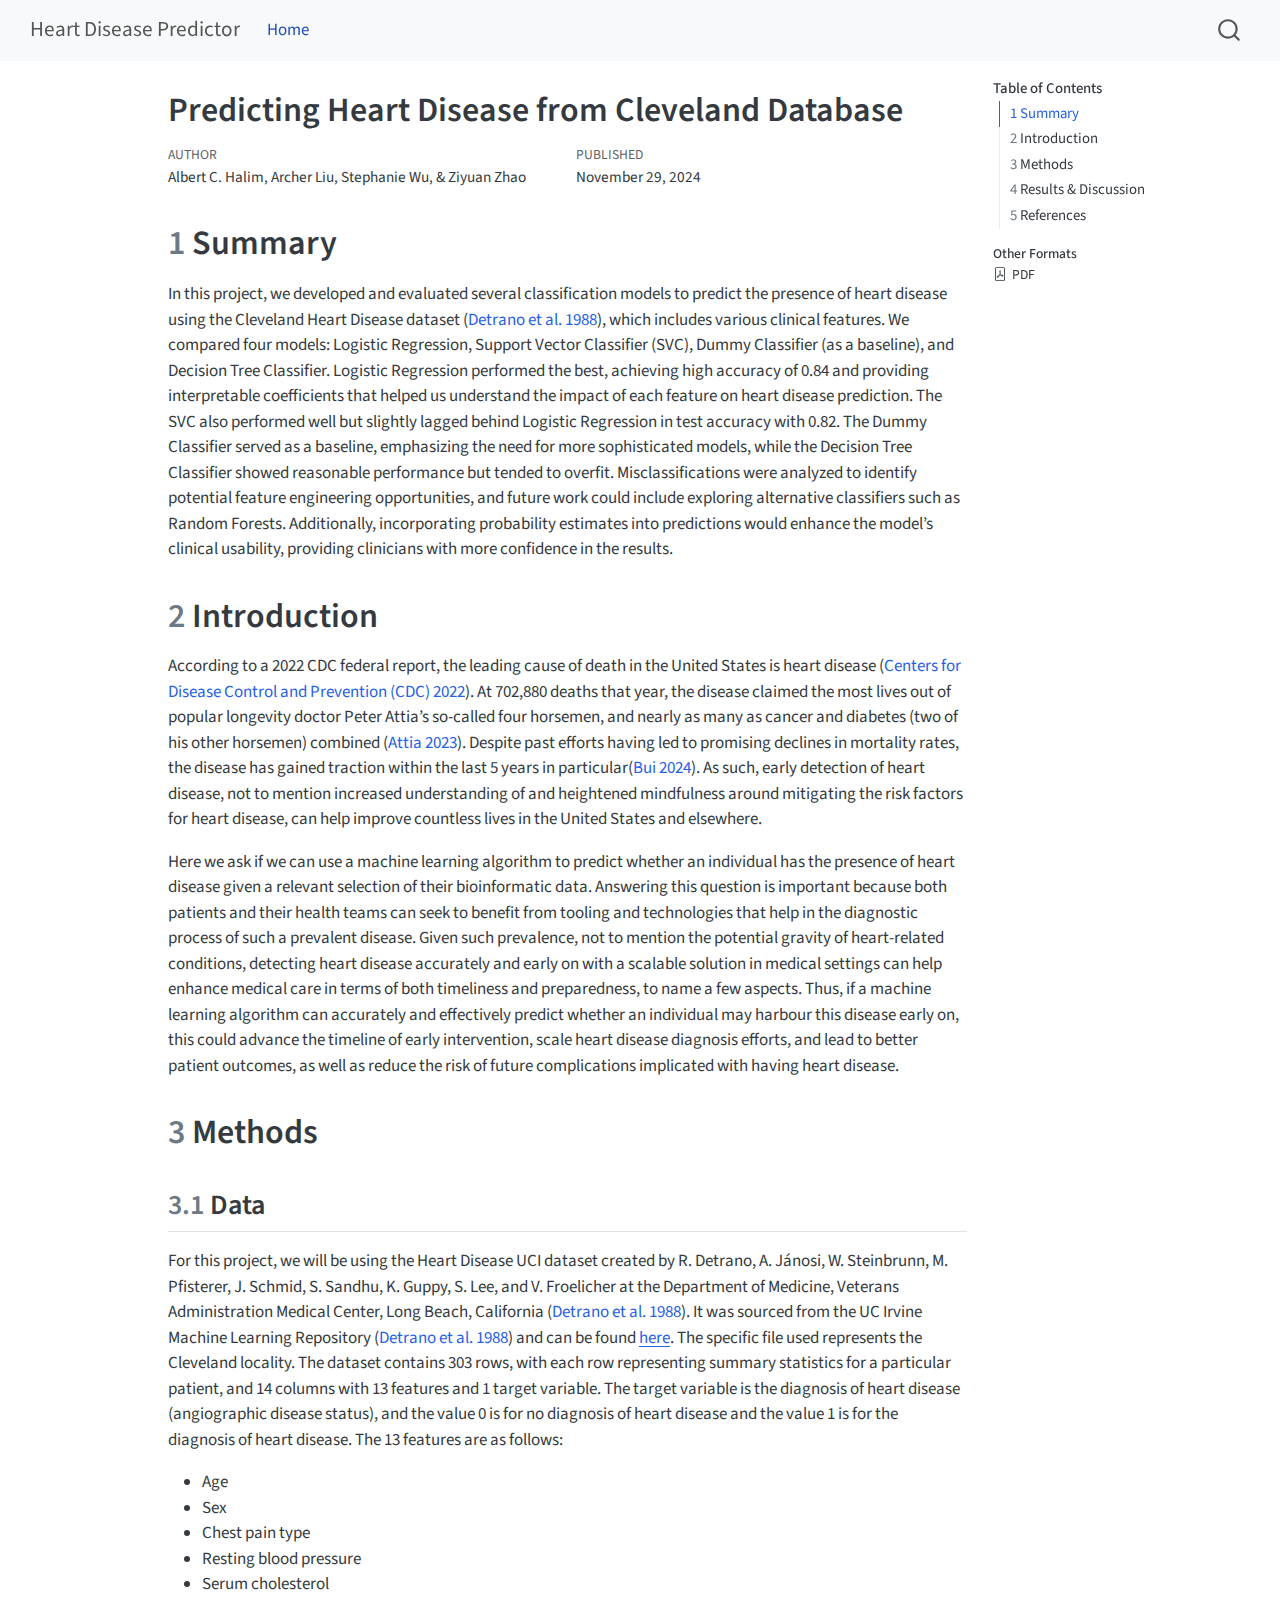
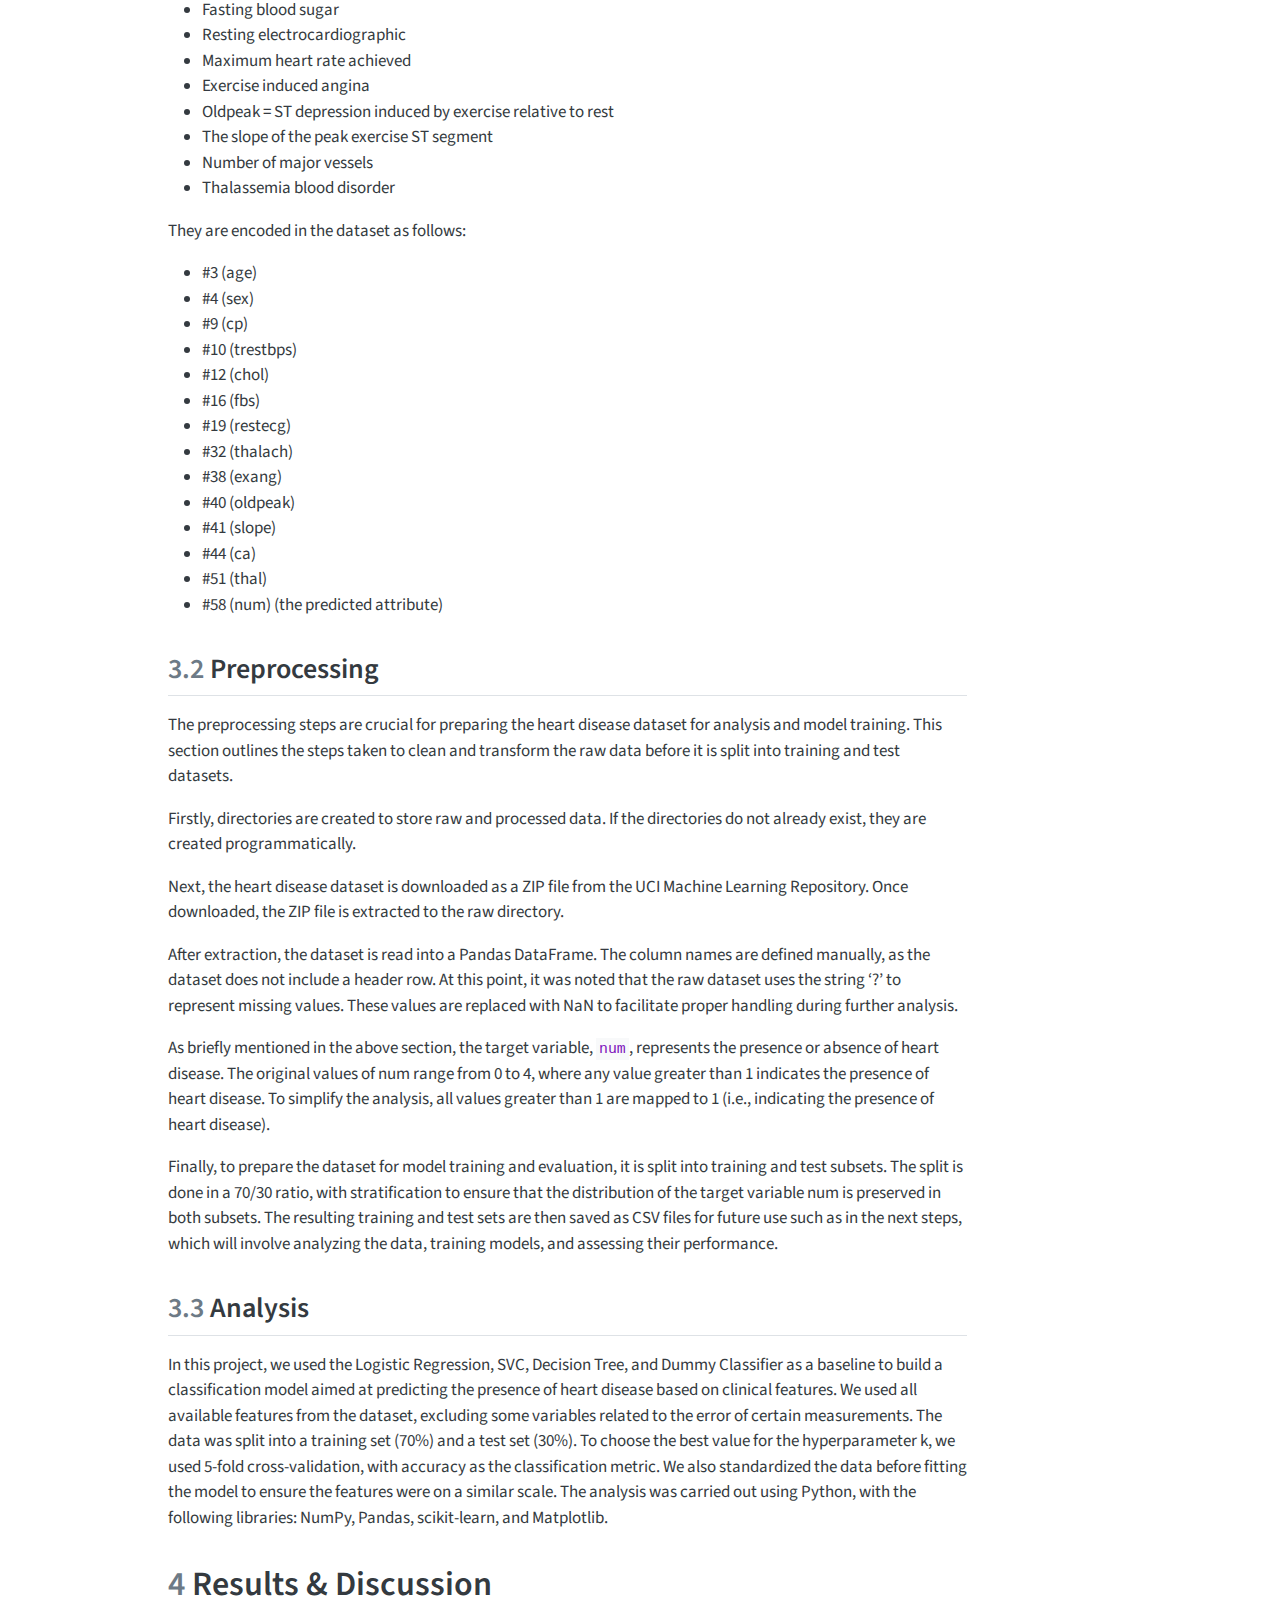
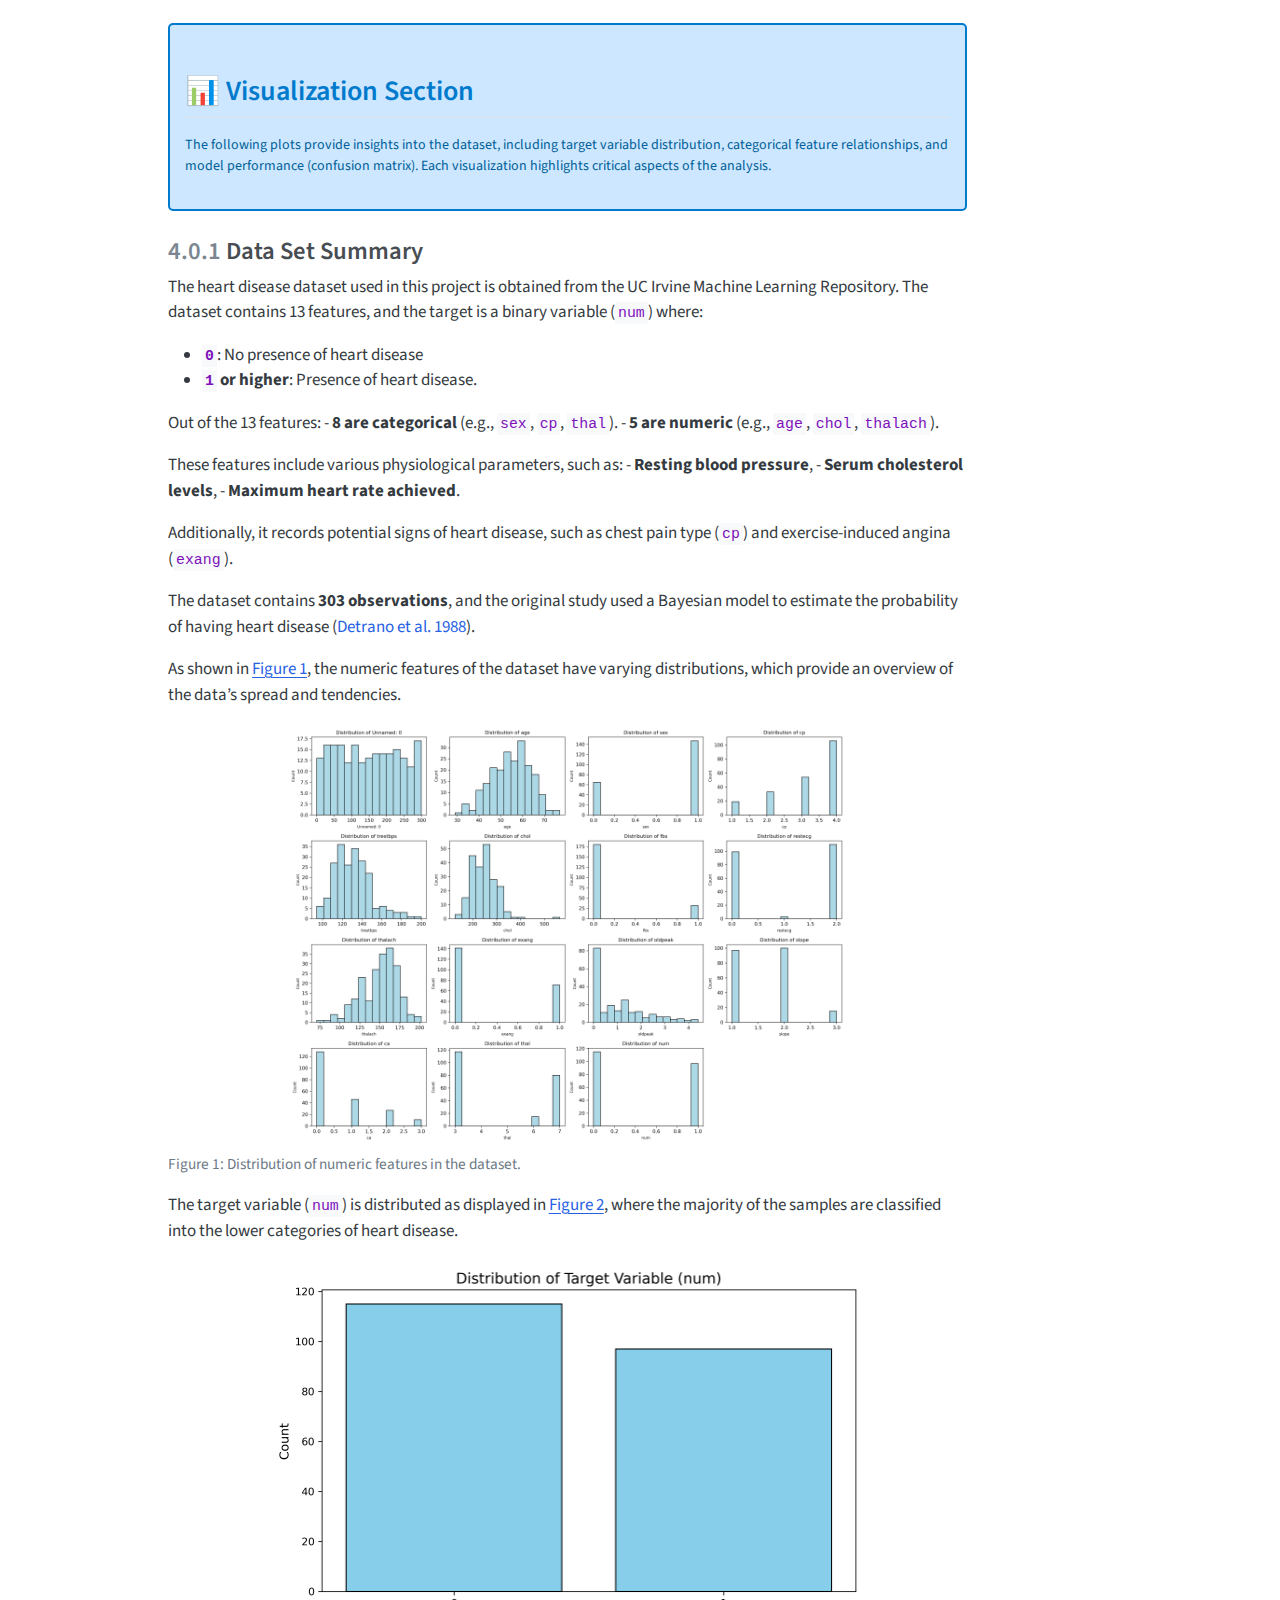
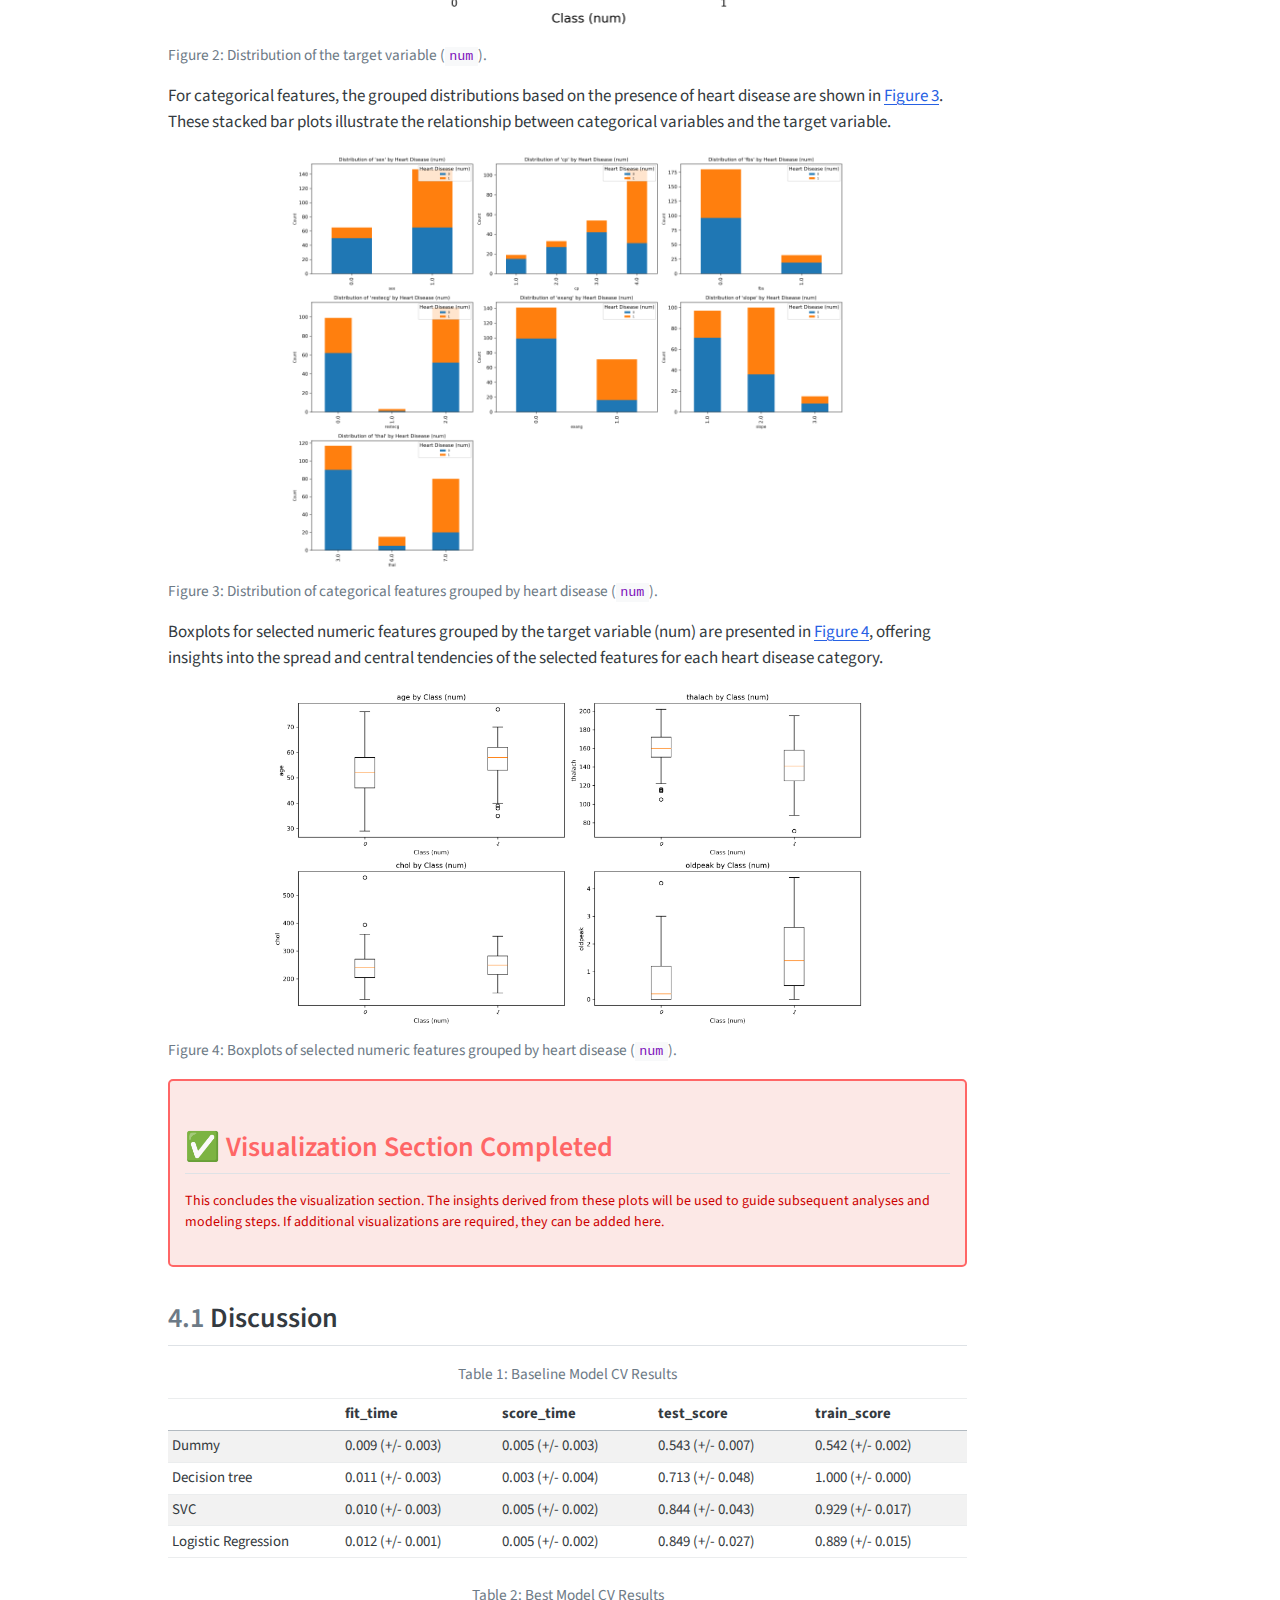
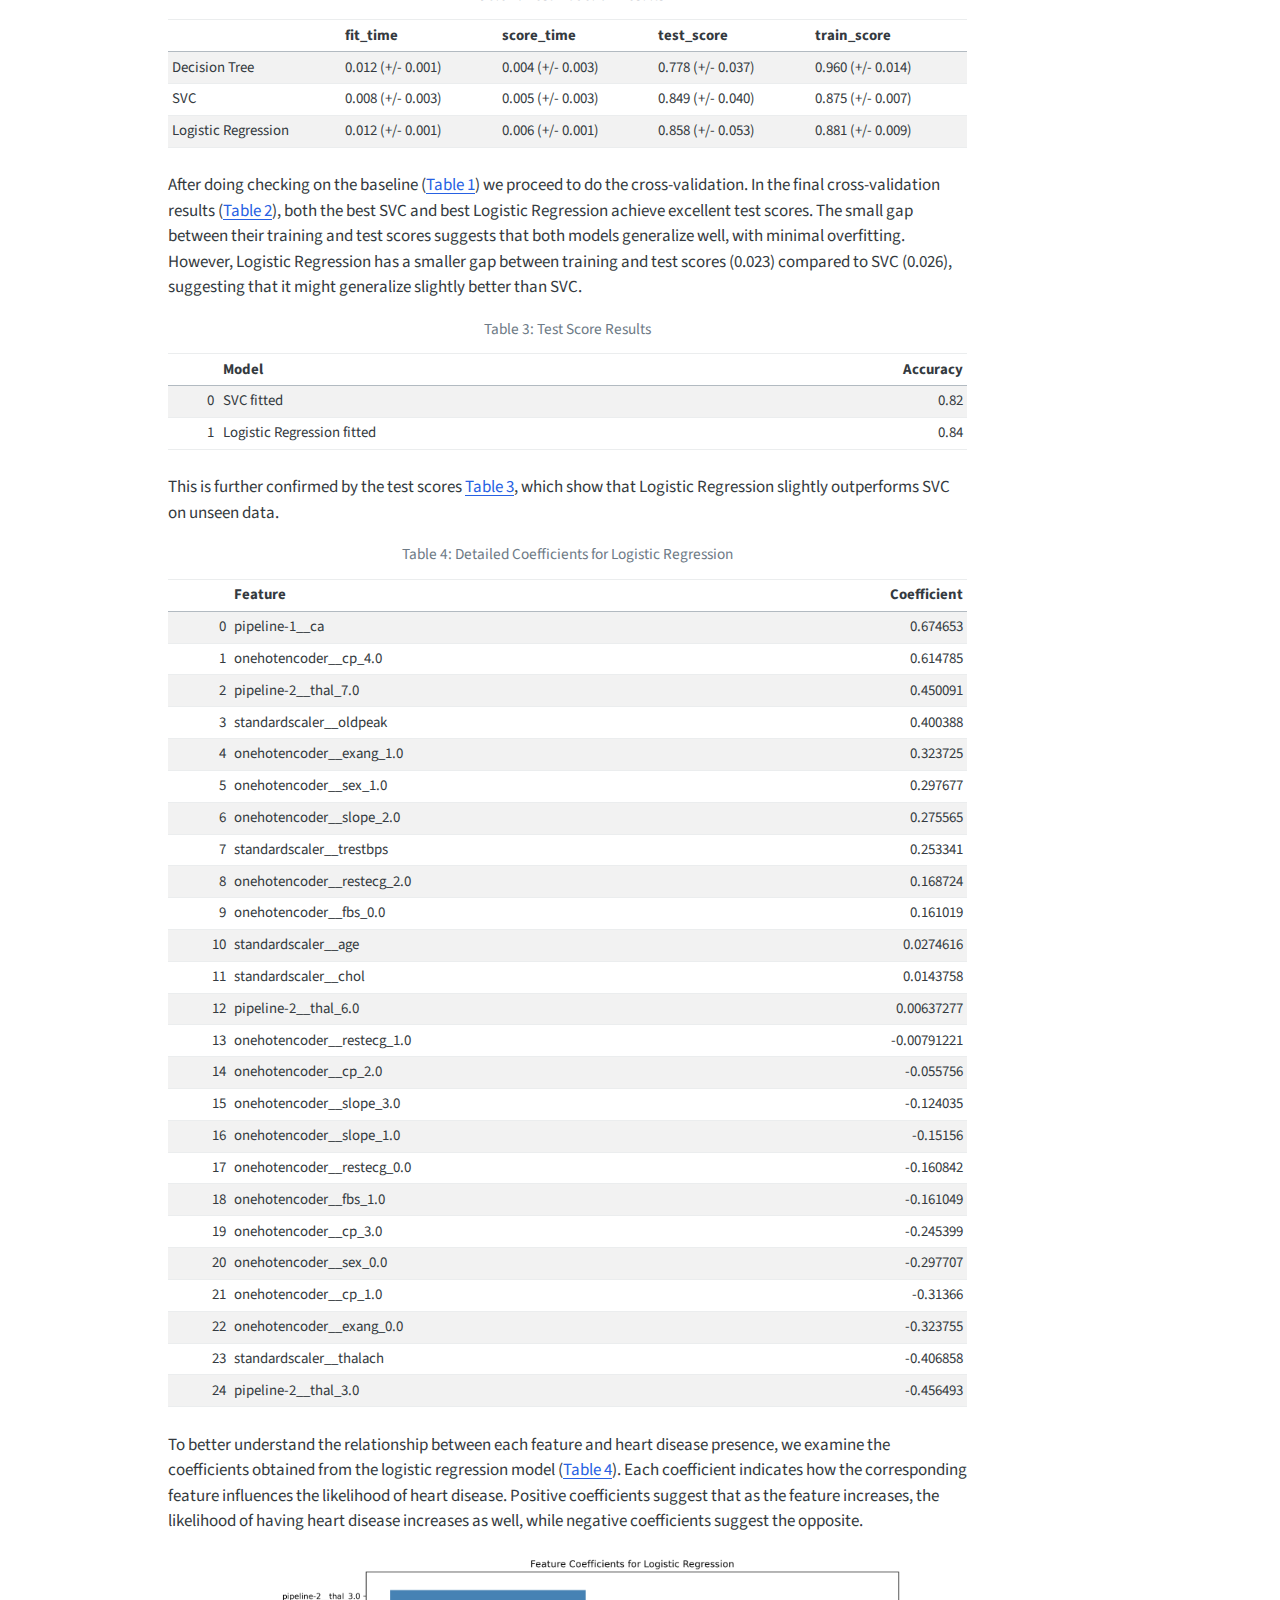
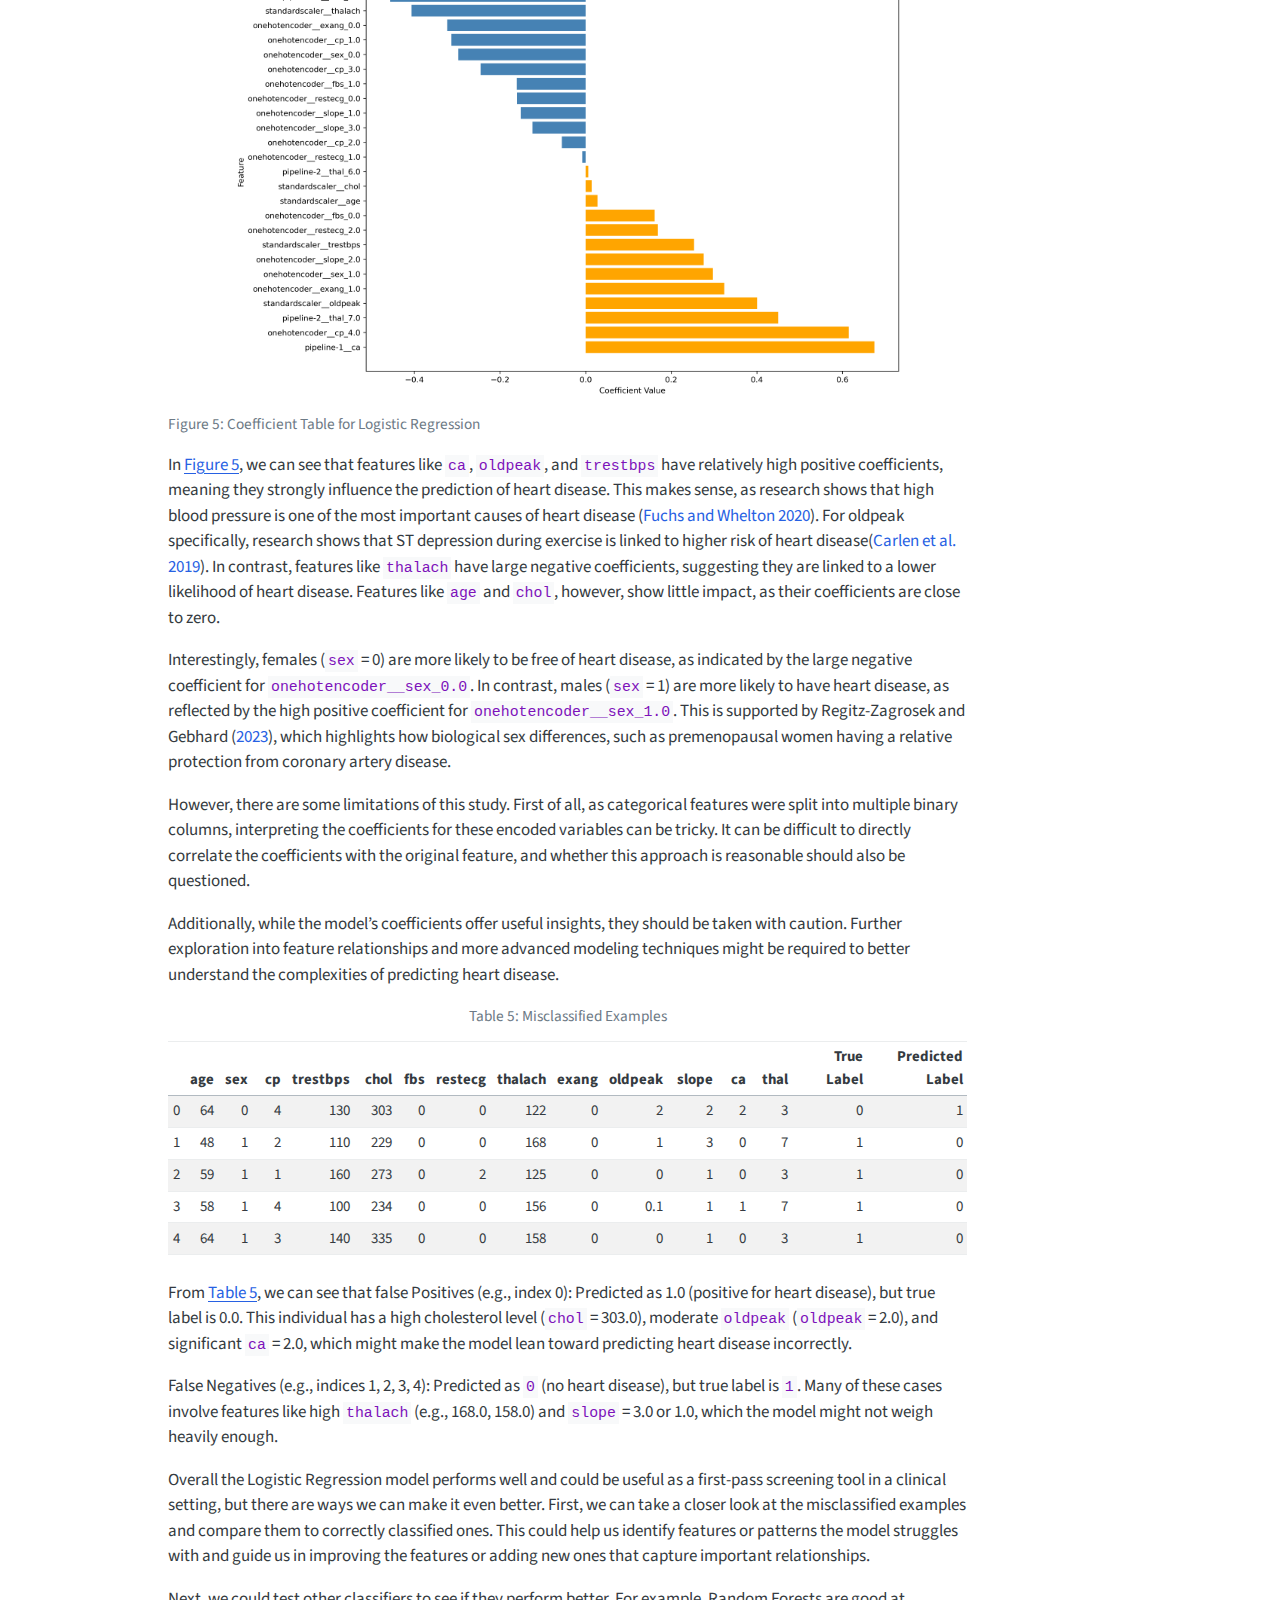
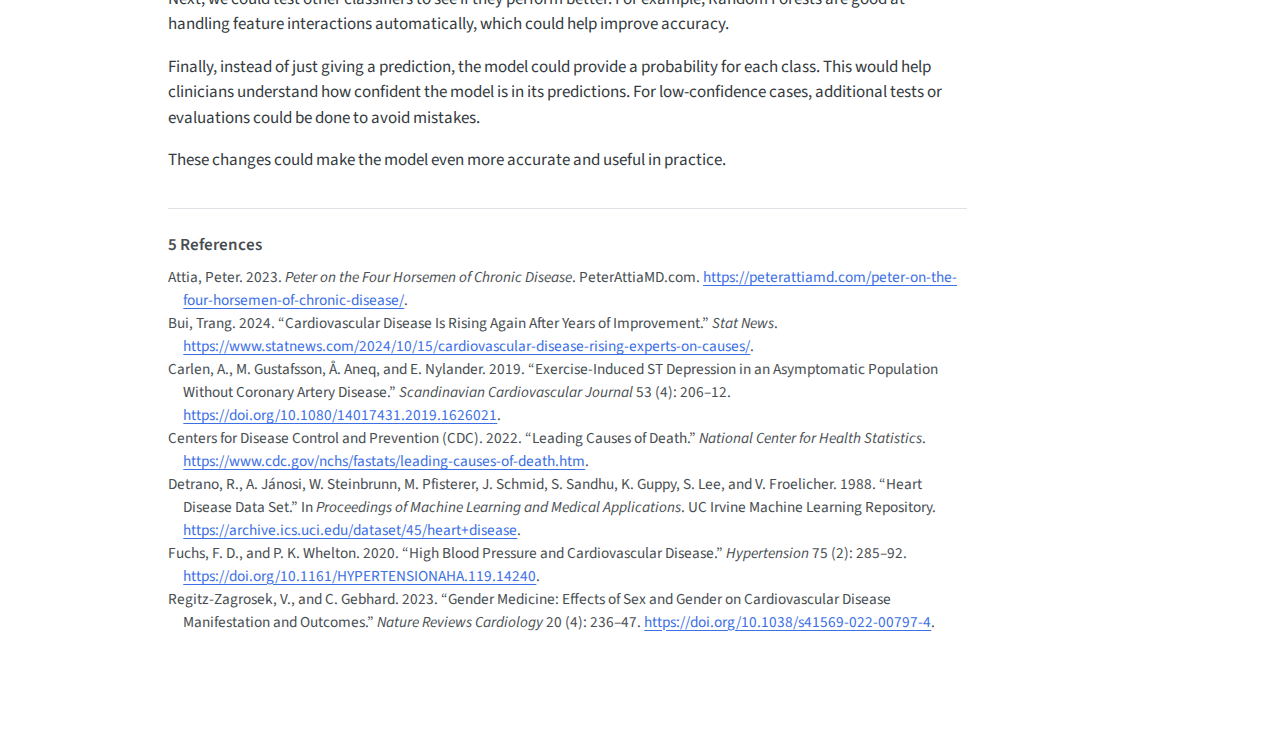
==== commit 87f62d33: "Try to fix github pages rendering." ====
--- a/docs/index.html
+++ b/docs/index.html
@@ -1,1176 +1,1481 @@
 <!DOCTYPE html>
-<html xmlns="http://www.w3.org/1999/xhtml" lang="en" xml:lang="en"><head>
-
-<meta charset="utf-8">
-<meta name="generator" content="quarto-1.5.57">
-
-<meta name="viewport" content="width=device-width, initial-scale=1.0, user-scalable=yes">
-
-<meta name="author" content="Albert C. Halim, Archer Liu, Stephanie Wu, &amp; Ziyuan Zhao">
-<meta name="dcterms.date" content="2024-11-29">
-
-<title>Predicting Heart Disease from Cleveland Database</title>
-<style>
-code{white-space: pre-wrap;}
-span.smallcaps{font-variant: small-caps;}
-div.columns{display: flex; gap: min(4vw, 1.5em);}
-div.column{flex: auto; overflow-x: auto;}
-div.hanging-indent{margin-left: 1.5em; text-indent: -1.5em;}
-ul.task-list{list-style: none;}
-ul.task-list li input[type="checkbox"] {
-  width: 0.8em;
-  margin: 0 0.8em 0.2em -1em; /* quarto-specific, see https://github.com/quarto-dev/quarto-cli/issues/4556 */ 
-  vertical-align: middle;
-}
-/* CSS for citations */
-div.csl-bib-body { }
-div.csl-entry {
-  clear: both;
-  margin-bottom: 0em;
-}
-.hanging-indent div.csl-entry {
-  margin-left:2em;
-  text-indent:-2em;
-}
-div.csl-left-margin {
-  min-width:2em;
-  float:left;
-}
-div.csl-right-inline {
-  margin-left:2em;
-  padding-left:1em;
-}
-div.csl-indent {
-  margin-left: 2em;
-}</style>
-
-
-<script src="heart_disease_predictor_report_files/libs/clipboard/clipboard.min.js"></script>
-<script src="heart_disease_predictor_report_files/libs/quarto-html/quarto.js"></script>
-<script src="heart_disease_predictor_report_files/libs/quarto-html/popper.min.js"></script>
-<script src="heart_disease_predictor_report_files/libs/quarto-html/tippy.umd.min.js"></script>
-<script src="heart_disease_predictor_report_files/libs/quarto-html/anchor.min.js"></script>
-<link href="heart_disease_predictor_report_files/libs/quarto-html/tippy.css" rel="stylesheet">
-<link href="heart_disease_predictor_report_files/libs/quarto-html/quarto-syntax-highlighting.css" rel="stylesheet" id="quarto-text-highlighting-styles">
-<script src="heart_disease_predictor_report_files/libs/bootstrap/bootstrap.min.js"></script>
-<link href="heart_disease_predictor_report_files/libs/bootstrap/bootstrap-icons.css" rel="stylesheet">
-<link href="heart_disease_predictor_report_files/libs/bootstrap/bootstrap.min.css" rel="stylesheet" id="quarto-bootstrap" data-mode="light">
-
-
+<html xmlns="http://www.w3.org/1999/xhtml" lang="en" xml:lang="en">
+
+<head>
+
+  <meta charset="utf-8">
+  <meta name="generator" content="quarto-1.5.56">
+
+  <meta name="viewport" content="width=device-width, initial-scale=1.0, user-scalable=yes">
+
+  <meta name="author" content="Albert C. Halim, Archer Liu, Stephanie Wu, &amp; Ziyuan Zhao">
+  <meta name="dcterms.date" content="2024-11-29">
+
+  <title>Predicting Heart Disease from Cleveland Database</title>
+  <style>
+    code {
+      white-space: pre-wrap;
+    }
+
+    span.smallcaps {
+      font-variant: small-caps;
+    }
+
+    div.columns {
+      display: flex;
+      gap: min(4vw, 1.5em);
+    }
+
+    div.column {
+      flex: auto;
+      overflow-x: auto;
+    }
+
+    div.hanging-indent {
+      margin-left: 1.5em;
+      text-indent: -1.5em;
+    }
+
+    ul.task-list {
+      list-style: none;
+    }
+
+    ul.task-list li input[type="checkbox"] {
+      width: 0.8em;
+      margin: 0 0.8em 0.2em -1em;
+      /* quarto-specific, see https://github.com/quarto-dev/quarto-cli/issues/4556 */
+      vertical-align: middle;
+    }
+
+    /* CSS for citations */
+    div.csl-bib-body {}
+
+    div.csl-entry {
+      clear: both;
+      margin-bottom: 0em;
+    }
+
+    .hanging-indent div.csl-entry {
+      margin-left: 2em;
+      text-indent: -2em;
+    }
+
+    div.csl-left-margin {
+      min-width: 2em;
+      float: left;
+    }
+
+    div.csl-right-inline {
+      margin-left: 2em;
+      padding-left: 1em;
+    }
+
+    div.csl-indent {
+      margin-left: 2em;
+    }
+  </style>
+
+
+  <script src="site_libs/quarto-nav/quarto-nav.js"></script>
+  <script src="site_libs/quarto-nav/headroom.min.js"></script>
+  <script src="site_libs/clipboard/clipboard.min.js"></script>
+  <script src="site_libs/quarto-search/autocomplete.umd.js"></script>
+  <script src="site_libs/quarto-search/fuse.min.js"></script>
+  <script src="site_libs/quarto-search/quarto-search.js"></script>
+  <meta name="quarto:offset" content="./">
+  <script src="site_libs/quarto-html/quarto.js"></script>
+  <script src="site_libs/quarto-html/popper.min.js"></script>
+  <script src="site_libs/quarto-html/tippy.umd.min.js"></script>
+  <script src="site_libs/quarto-html/anchor.min.js"></script>
+  <link href="site_libs/quarto-html/tippy.css" rel="stylesheet">
+  <link href="site_libs/quarto-html/quarto-syntax-highlighting.css" rel="stylesheet"
+    id="quarto-text-highlighting-styles">
+  <script src="site_libs/bootstrap/bootstrap.min.js"></script>
+  <link href="site_libs/bootstrap/bootstrap-icons.css" rel="stylesheet">
+  <link href="site_libs/bootstrap/bootstrap.min.css" rel="stylesheet" id="quarto-bootstrap" data-mode="light">
+  <script id="quarto-search-options" type="application/json">{
+  "location": "navbar",
+  "copy-button": false,
+  "collapse-after": 3,
+  "panel-placement": "end",
+  "type": "overlay",
+  "limit": 50,
+  "keyboard-shortcut": [
+    "f",
+    "/",
+    "s"
+  ],
+  "show-item-context": false,
+  "language": {
+    "search-no-results-text": "No results",
+    "search-matching-documents-text": "matching documents",
+    "search-copy-link-title": "Copy link to search",
+    "search-hide-matches-text": "Hide additional matches",
+    "search-more-match-text": "more match in this document",
+    "search-more-matches-text": "more matches in this document",
+    "search-clear-button-title": "Clear",
+    "search-text-placeholder": "",
+    "search-detached-cancel-button-title": "Cancel",
+    "search-submit-button-title": "Submit",
+    "search-label": "Search"
+  }
+}</script>
+
+
+  <link rel="stylesheet" href="styles.css">
 </head>
 
-<body>
-
-<div id="quarto-content" class="page-columns page-rows-contents page-layout-article">
-<div id="quarto-margin-sidebar" class="sidebar margin-sidebar">
-  <nav id="TOC" role="doc-toc" class="toc-active">
-    <h2 id="toc-title">Table of Contents</h2>
-   
-  <ul class="collapse">
-  <li><a href="#summary" id="toc-summary" class="nav-link active" data-scroll-target="#summary"><span class="header-section-number">1</span> Summary</a></li>
-  <li><a href="#introduction" id="toc-introduction" class="nav-link" data-scroll-target="#introduction"><span class="header-section-number">2</span> Introduction</a></li>
-  <li><a href="#methods" id="toc-methods" class="nav-link" data-scroll-target="#methods"><span class="header-section-number">3</span> Methods</a>
-  <ul class="collapse">
-  <li><a href="#data" id="toc-data" class="nav-link" data-scroll-target="#data"><span class="header-section-number">3.1</span> Data</a></li>
-  <li><a href="#preprocessing" id="toc-preprocessing" class="nav-link" data-scroll-target="#preprocessing"><span class="header-section-number">3.2</span> Preprocessing</a></li>
-  <li><a href="#analysis" id="toc-analysis" class="nav-link" data-scroll-target="#analysis"><span class="header-section-number">3.3</span> Analysis</a></li>
-  </ul></li>
-  <li><a href="#results-discussion" id="toc-results-discussion" class="nav-link" data-scroll-target="#results-discussion"><span class="header-section-number">4</span> Results &amp; Discussion</a>
-  <ul class="collapse">
-  <li><a href="#discussion" id="toc-discussion" class="nav-link" data-scroll-target="#discussion"><span class="header-section-number">4.1</span> Discussion</a></li>
-  </ul></li>
-  <li><a href="#references" id="toc-references" class="nav-link" data-scroll-target="#references"><span class="header-section-number">5</span> References</a></li>
-  </ul>
-<div class="quarto-alternate-formats"><h2>Other Formats</h2><ul><li><a href="../heart_disease_predictor_report.pdf"><i class="bi bi-file-pdf"></i>PDF</a></li></ul></div></nav>
-</div>
-<main class="content" id="quarto-document-content">
-
-<header id="title-block-header" class="quarto-title-block default">
-<div class="quarto-title">
-<h1 class="title">Predicting Heart Disease from Cleveland Database</h1>
-</div>
-
-
-
-<div class="quarto-title-meta">
-
-    <div>
-    <div class="quarto-title-meta-heading">Author</div>
-    <div class="quarto-title-meta-contents">
-             <p>Albert C. Halim, Archer Liu, Stephanie Wu, &amp; Ziyuan Zhao </p>
+<body class="nav-fixed">
+
+  <div id="quarto-search-results"></div>
+  <header id="quarto-header" class="headroom fixed-top">
+    <nav class="navbar navbar-expand-lg " data-bs-theme="dark">
+      <div class="navbar-container container-fluid">
+        <div class="navbar-brand-container mx-auto">
+          <a class="navbar-brand" href="./index.html">
+            <span class="navbar-title">Heart Disease Predictor</span>
+          </a>
+        </div>
+        <div id="quarto-search" class="" title="Search"></div>
+        <button class="navbar-toggler" type="button" data-bs-toggle="collapse" data-bs-target="#navbarCollapse"
+          aria-controls="navbarCollapse" role="menu" aria-expanded="false" aria-label="Toggle navigation"
+          onclick="if (window.quartoToggleHeadroom) { window.quartoToggleHeadroom(); }">
+          <span class="navbar-toggler-icon"></span>
+        </button>
+        <div class="collapse navbar-collapse" id="navbarCollapse">
+          <ul class="navbar-nav navbar-nav-scroll me-auto">
+            <li class="nav-item">
+              <a class="nav-link active" href="./index.html" aria-current="page">
+                <span class="menu-text">Home</span></a>
+            </li>
+            <li class="nav-item">
+              <span class="nav-link">
+                <span class="menu-text"></span>
+              </span>
+            </li>
+          </ul>
+        </div> <!-- /navcollapse -->
+        <div class="quarto-navbar-tools">
+        </div>
+      </div> <!-- /container-fluid -->
+    </nav>
+  </header>
+  <!-- content -->
+  <div id="quarto-content" class="quarto-container page-columns page-rows-contents page-layout-article page-navbar">
+    <!-- sidebar -->
+    <!-- margin-sidebar -->
+    <div id="quarto-margin-sidebar" class="sidebar margin-sidebar">
+      <nav id="TOC" role="doc-toc" class="toc-active">
+        <h2 id="toc-title">Table of Contents</h2>
+
+        <ul class="collapse">
+          <li><a href="#summary" id="toc-summary" class="nav-link active" data-scroll-target="#summary"><span
+                class="header-section-number">1</span> Summary</a></li>
+          <li><a href="#introduction" id="toc-introduction" class="nav-link" data-scroll-target="#introduction"><span
+                class="header-section-number">2</span> Introduction</a></li>
+          <li><a href="#methods" id="toc-methods" class="nav-link" data-scroll-target="#methods"><span
+                class="header-section-number">3</span> Methods</a>
+            <ul class="collapse">
+              <li><a href="#data" id="toc-data" class="nav-link" data-scroll-target="#data"><span
+                    class="header-section-number">3.1</span> Data</a></li>
+              <li><a href="#preprocessing" id="toc-preprocessing" class="nav-link"
+                  data-scroll-target="#preprocessing"><span class="header-section-number">3.2</span> Preprocessing</a>
+              </li>
+              <li><a href="#analysis" id="toc-analysis" class="nav-link" data-scroll-target="#analysis"><span
+                    class="header-section-number">3.3</span> Analysis</a></li>
+            </ul>
+          </li>
+          <li><a href="#results-discussion" id="toc-results-discussion" class="nav-link"
+              data-scroll-target="#results-discussion"><span class="header-section-number">4</span> Results &amp;
+              Discussion</a>
+            <ul class="collapse">
+              <li><a href="#discussion" id="toc-discussion" class="nav-link" data-scroll-target="#discussion"><span
+                    class="header-section-number">4.1</span> Discussion</a></li>
+            </ul>
+          </li>
+          <li><a href="#references" id="toc-references" class="nav-link" data-scroll-target="#references"><span
+                class="header-section-number">5</span> References</a></li>
+        </ul>
+        <div class="quarto-alternate-formats">
+          <h2>Other Formats</h2>
+          <ul>
+            <li><a href="index.pdf"><i class="bi bi-file-pdf"></i>PDF</a></li>
+          </ul>
+        </div>
+      </nav>
+    </div>
+    <!-- main -->
+    <main class="content" id="quarto-document-content">
+
+      <header id="title-block-header" class="quarto-title-block default">
+        <div class="quarto-title">
+          <h1 class="title">Predicting Heart Disease from Cleveland Database</h1>
+        </div>
+
+
+
+        <div class="quarto-title-meta">
+
+          <div>
+            <div class="quarto-title-meta-heading">Author</div>
+            <div class="quarto-title-meta-contents">
+              <p>Albert C. Halim, Archer Liu, Stephanie Wu, &amp; Ziyuan Zhao </p>
+            </div>
           </div>
-  </div>
-    
-    <div>
-    <div class="quarto-title-meta-heading">Published</div>
-    <div class="quarto-title-meta-contents">
-      <p class="date">November 29, 2024</p>
-    </div>
-  </div>
-  
-    
-  </div>
-  
-
-
-</header>
-
-
-<section id="summary" class="level1" data-number="1">
-<h1 data-number="1"><span class="header-section-number">1</span> Summary</h1>
-<p>In this project, we developed and evaluated several classification models to predict the presence of heart disease using the Cleveland Heart Disease dataset <span class="citation" data-cites="Detrano1988">(<a href="#ref-Detrano1988" role="doc-biblioref">Detrano et al. 1988</a>)</span>, which includes various clinical features. We compared four models: Logistic Regression, Support Vector Classifier (SVC), Dummy Classifier (as a baseline), and Decision Tree Classifier. Logistic Regression performed the best, achieving high accuracy of 0.84 and providing interpretable coefficients that helped us understand the impact of each feature on heart disease prediction. The SVC also performed well but slightly lagged behind Logistic Regression in test accuracy with 0.82. The Dummy Classifier served as a baseline, emphasizing the need for more sophisticated models, while the Decision Tree Classifier showed reasonable performance but tended to overfit. Misclassifications were analyzed to identify potential feature engineering opportunities, and future work could include exploring alternative classifiers such as Random Forests. Additionally, incorporating probability estimates into predictions would enhance the model’s clinical usability, providing clinicians with more confidence in the results.</p>
-</section>
-<section id="introduction" class="level1" data-number="2">
-<h1 data-number="2"><span class="header-section-number">2</span> Introduction</h1>
-<p>According to a 2022 CDC federal report, the leading cause of death in the United States is heart disease <span class="citation" data-cites="CDC2022">(<a href="#ref-CDC2022" role="doc-biblioref">Centers for Disease Control and Prevention (CDC) 2022</a>)</span>. At 702,880 deaths that year, the disease claimed the most lives out of popular longevity doctor Peter Attia’s so-called four horsemen, and nearly as many as cancer and diabetes (two of his other horsemen) combined <span class="citation" data-cites="Attia2023">(<a href="#ref-Attia2023" role="doc-biblioref">Attia 2023</a>)</span>. Despite past efforts having led to promising declines in mortality rates, the disease has gained traction within the last 5 years in particular<span class="citation" data-cites="Bui2024">(<a href="#ref-Bui2024" role="doc-biblioref">Bui 2024</a>)</span>. As such, early detection of heart disease, not to mention increased understanding of and heightened mindfulness around mitigating the risk factors for heart disease, can help improve countless lives in the United States and elsewhere.</p>
-<p>Here we ask if we can use a machine learning algorithm to predict whether an individual has the presence of heart disease given a relevant selection of their bioinformatic data. Answering this question is important because both patients and their health teams can seek to benefit from tooling and technologies that help in the diagnostic process of such a prevalent disease. Given such prevalence, not to mention the potential gravity of heart-related conditions, detecting heart disease accurately and early on with a scalable solution in medical settings can help enhance medical care in terms of both timeliness and preparedness, to name a few aspects. Thus, if a machine learning algorithm can accurately and effectively predict whether an individual may harbour this disease early on, this could advance the timeline of early intervention, scale heart disease diagnosis efforts, and lead to better patient outcomes, as well as reduce the risk of future complications implicated with having heart disease.</p>
-</section>
-<section id="methods" class="level1" data-number="3">
-<h1 data-number="3"><span class="header-section-number">3</span> Methods</h1>
-<section id="data" class="level2" data-number="3.1">
-<h2 data-number="3.1" class="anchored" data-anchor-id="data"><span class="header-section-number">3.1</span> Data</h2>
-<p>For this project, we will be using the Heart Disease UCI dataset created by R. Detrano, A. Jánosi, W. Steinbrunn, M. Pfisterer, J. Schmid, S. Sandhu, K. Guppy, S. Lee, and V. Froelicher at the Department of Medicine, Veterans Administration Medical Center, Long Beach, California <span class="citation" data-cites="Detrano1988">(<a href="#ref-Detrano1988" role="doc-biblioref">Detrano et al. 1988</a>)</span>. It was sourced from the UC Irvine Machine Learning Repository <span class="citation" data-cites="Detrano1988">(<a href="#ref-Detrano1988" role="doc-biblioref">Detrano et al. 1988</a>)</span> and can be found <a href="https://archive.ics.uci.edu/dataset/45/heart+disease">here</a>. The specific file used represents the Cleveland locality. The dataset contains 303 rows, with each row representing summary statistics for a particular patient, and 14 columns with 13 features and 1 target variable. The target variable is the diagnosis of heart disease (angiographic disease status), and the value 0 is for no diagnosis of heart disease and the value 1 is for the diagnosis of heart disease. The 13 features are as follows:</p>
-<ul>
-<li>Age</li>
-<li>Sex</li>
-<li>Chest pain type</li>
-<li>Resting blood pressure</li>
-<li>Serum cholesterol</li>
-<li>Fasting blood sugar</li>
-<li>Resting electrocardiographic</li>
-<li>Maximum heart rate achieved</li>
-<li>Exercise induced angina</li>
-<li>Oldpeak = ST depression induced by exercise relative to rest</li>
-<li>The slope of the peak exercise ST segment</li>
-<li>Number of major vessels</li>
-<li>Thalassemia blood disorder</li>
-</ul>
-<p>They are encoded in the dataset as follows:</p>
-<ul>
-<li>#3 (age)</li>
-<li>#4 (sex)</li>
-<li>#9 (cp)</li>
-<li>#10 (trestbps)</li>
-<li>#12 (chol)</li>
-<li>#16 (fbs)</li>
-<li>#19 (restecg)</li>
-<li>#32 (thalach)</li>
-<li>#38 (exang)</li>
-<li>#40 (oldpeak)</li>
-<li>#41 (slope)</li>
-<li>#44 (ca)</li>
-<li>#51 (thal)</li>
-<li>#58 (num) (the predicted attribute)</li>
-</ul>
-</section>
-<section id="preprocessing" class="level2" data-number="3.2">
-<h2 data-number="3.2" class="anchored" data-anchor-id="preprocessing"><span class="header-section-number">3.2</span> Preprocessing</h2>
-<p>The preprocessing steps are crucial for preparing the heart disease dataset for analysis and model training. This section outlines the steps taken to clean and transform the raw data before it is split into training and test datasets.</p>
-<p>Firstly, directories are created to store raw and processed data. If the directories do not already exist, they are created programmatically.</p>
-<p>Next, the heart disease dataset is downloaded as a ZIP file from the UCI Machine Learning Repository. Once downloaded, the ZIP file is extracted to the raw directory.</p>
-<p>After extraction, the dataset is read into a Pandas DataFrame. The column names are defined manually, as the dataset does not include a header row. At this point, it was noted that the raw dataset uses the string ‘?’ to represent missing values. These values are replaced with NaN to facilitate proper handling during further analysis.</p>
-<p>As briefly mentioned in the above section, the target variable, <code>num</code>, represents the presence or absence of heart disease. The original values of num range from 0 to 4, where any value greater than 1 indicates the presence of heart disease. To simplify the analysis, all values greater than 1 are mapped to 1 (i.e., indicating the presence of heart disease).</p>
-<p>Finally, to prepare the dataset for model training and evaluation, it is split into training and test subsets. The split is done in a 70/30 ratio, with stratification to ensure that the distribution of the target variable num is preserved in both subsets. The resulting training and test sets are then saved as CSV files for future use such as in the next steps, which will involve analyzing the data, training models, and assessing their performance.</p>
-</section>
-<section id="analysis" class="level2" data-number="3.3">
-<h2 data-number="3.3" class="anchored" data-anchor-id="analysis"><span class="header-section-number">3.3</span> Analysis</h2>
-<p>In this project, we used the Logistic Regression, SVC, Decision Tree, and Dummy Classifier as a baseline to build a classification model aimed at predicting the presence of heart disease based on clinical features. We used all available features from the dataset, excluding some variables related to the error of certain measurements. The data was split into a training set (70%) and a test set (30%). To choose the best value for the hyperparameter k, we used 5-fold cross-validation, with accuracy as the classification metric. We also standardized the data before fitting the model to ensure the features were on a similar scale. The analysis was carried out using Python, with the following libraries: NumPy, Pandas, scikit-learn, and Matplotlib.</p>
-</section>
-</section>
-<section id="results-discussion" class="level1" data-number="4">
-<h1 data-number="4"><span class="header-section-number">4</span> Results &amp; Discussion</h1>
-<div style="background-color:#cce7ff; padding:15px; border-radius:5px; border: 2px solid #007acc;">
-    <h2 style="color:#007acc;" class="anchored" data-anchor-id="results-discussion">📊 Visualization Section</h2>
-    <p style="font-size:14px; color:#005f99;">
-        The following plots provide insights into the dataset, including target variable distribution, categorical feature relationships, 
-        and model performance (confusion matrix). Each visualization highlights critical aspects of the analysis.
-    </p>
-</div>
-<section id="data-set-summary" class="level3" data-number="4.0.1">
-<h3 data-number="4.0.1" class="anchored"><span class="header-section-number">4.0.1</span> Data Set Summary</h3>
-<p>The heart disease dataset used in this project is obtained from the UC Irvine Machine Learning Repository. The dataset contains 13 features, and the target is a binary variable (<code>num</code>) where:</p>
-<ul>
-<li><strong><code>0</code></strong>: No presence of heart disease</li>
-<li><strong><code>1</code> or higher</strong>: Presence of heart disease.</li>
-</ul>
-<p>Out of the 13 features: - <strong>8 are categorical</strong> (e.g., <code>sex</code>, <code>cp</code>, <code>thal</code>). - <strong>5 are numeric</strong> (e.g., <code>age</code>, <code>chol</code>, <code>thalach</code>).</p>
-<p>These features include various physiological parameters, such as: - <strong>Resting blood pressure</strong>, - <strong>Serum cholesterol levels</strong>, - <strong>Maximum heart rate achieved</strong>.</p>
-<p>Additionally, it records potential signs of heart disease, such as chest pain type (<code>cp</code>) and exercise-induced angina (<code>exang</code>).</p>
-<p>The dataset contains <strong>303 observations</strong>, and the original study used a Bayesian model to estimate the probability of having heart disease <span class="citation" data-cites="Detrano1988">(<a href="#ref-Detrano1988" role="doc-biblioref">Detrano et al. 1988</a>)</span>.</p>
-<p>As shown in <a href="#fig-numeric-distributions" class="quarto-xref">Figure&nbsp;1</a>, the numeric features of the dataset have varying distributions, which provide an overview of the data’s spread and tendencies.</p>
-<div id="fig-numeric-distributions" class="quarto-float quarto-figure quarto-figure-center anchored">
-<figure class="quarto-float quarto-float-fig figure">
-<div aria-describedby="fig-numeric-distributions-caption-0ceaefa1-69ba-4598-a22c-09a6ac19f8ca">
-<img src="../results/figures/raw_feature_distributions.png" class="img-fluid figure-img" style="width:70.0%">
-</div>
-<figcaption class="quarto-float-caption-bottom quarto-float-caption quarto-float-fig" id="fig-numeric-distributions-caption-0ceaefa1-69ba-4598-a22c-09a6ac19f8ca">
-Figure&nbsp;1: Distribution of numeric features in the dataset.
-</figcaption>
-</figure>
-</div>
-<p>The target variable (<code>num</code>) is distributed as displayed in <a href="#fig-target-distribution" class="quarto-xref">Figure&nbsp;2</a>, where the majority of the samples are classified into the lower categories of heart disease.</p>
-<div id="fig-target-distribution" class="quarto-float quarto-figure quarto-figure-center anchored">
-<figure class="quarto-float quarto-float-fig figure">
-<div aria-describedby="fig-target-distribution-caption-0ceaefa1-69ba-4598-a22c-09a6ac19f8ca">
-<img src="../results/figures/target_variable_distribution.png" class="img-fluid figure-img" style="width:75.0%">
-</div>
-<figcaption class="quarto-float-caption-bottom quarto-float-caption quarto-float-fig" id="fig-target-distribution-caption-0ceaefa1-69ba-4598-a22c-09a6ac19f8ca">
-Figure&nbsp;2: Distribution of the target variable (<code>num</code>).
-</figcaption>
-</figure>
-</div>
-<p>For categorical features, the grouped distributions based on the presence of heart disease are shown in <a href="#fig-categorical-distributions" class="quarto-xref">Figure&nbsp;3</a>. These stacked bar plots illustrate the relationship between categorical variables and the target variable.</p>
-<div id="fig-categorical-distributions" class="quarto-float quarto-figure quarto-figure-center anchored">
-<figure class="quarto-float quarto-float-fig figure">
-<div aria-describedby="fig-categorical-distributions-caption-0ceaefa1-69ba-4598-a22c-09a6ac19f8ca">
-<img src="../results/figures/categorical_features_distribution.png" class="img-fluid figure-img" style="width:70.0%">
-</div>
-<figcaption class="quarto-float-caption-bottom quarto-float-caption quarto-float-fig" id="fig-categorical-distributions-caption-0ceaefa1-69ba-4598-a22c-09a6ac19f8ca">
-Figure&nbsp;3: Distribution of categorical features grouped by heart disease (<code>num</code>).
-</figcaption>
-</figure>
-</div>
-<p>Boxplots for selected numeric features grouped by the target variable (num) are presented in <a href="#fig-boxplots-class" class="quarto-xref">Figure&nbsp;4</a>, offering insights into the spread and central tendencies of the selected features for each heart disease category.</p>
-<div id="fig-boxplots-class" class="quarto-float quarto-figure quarto-figure-center anchored">
-<figure class="quarto-float quarto-float-fig figure">
-<div aria-describedby="fig-boxplots-class-caption-0ceaefa1-69ba-4598-a22c-09a6ac19f8ca">
-<img src="../results/figures/raw_boxplots_by_class.png" class="img-fluid figure-img" style="width:75.0%">
-</div>
-<figcaption class="quarto-float-caption-bottom quarto-float-caption quarto-float-fig" id="fig-boxplots-class-caption-0ceaefa1-69ba-4598-a22c-09a6ac19f8ca">
-Figure&nbsp;4: Boxplots of selected numeric features grouped by heart disease (<code>num</code>).
-</figcaption>
-</figure>
-</div>
-<div style="background-color:#fce8e6; padding:15px; border-radius:5px; border: 2px solid #ff6666;">
-    <h2 style="color:#ff6666;" class="anchored" data-anchor-id="data-set-summary">✅ Visualization Section Completed</h2>
-    <p style="font-size:14px; color:#cc0000;">
-        This concludes the visualization section. The insights derived from these plots will be used to guide subsequent analyses 
-        and modeling steps. If additional visualizations are required, they can be added here.
-    </p>
-</div>
-</section>
-<section id="discussion" class="level2" data-number="4.1">
-<h2 data-number="4.1" class="anchored" data-anchor-id="discussion"><span class="header-section-number">4.1</span> Discussion</h2>
-<div class="cell" data-execution_count="3">
-<div id="tbl-baseline_cv_results_df" class="cell quarto-float quarto-figure quarto-figure-center anchored" data-execution_count="3">
-<figure class="quarto-float quarto-float-tbl figure">
-<figcaption class="quarto-float-caption-top quarto-float-caption quarto-float-tbl" id="tbl-baseline_cv_results_df-caption-0ceaefa1-69ba-4598-a22c-09a6ac19f8ca">
-Table&nbsp;1: Baseline Model CV Results
-</figcaption>
-<div aria-describedby="tbl-baseline_cv_results_df-caption-0ceaefa1-69ba-4598-a22c-09a6ac19f8ca">
-<div class="cell-output cell-output-display cell-output-markdown" data-execution_count="3">
-<table class="do-not-create-environment cell caption-top table table-sm table-striped small">
-<colgroup>
-<col style="width: 21%">
-<col style="width: 19%">
-<col style="width: 19%">
-<col style="width: 19%">
-<col style="width: 19%">
-</colgroup>
-<thead>
-<tr class="header">
-<th style="text-align: left;"></th>
-<th style="text-align: left;">fit_time</th>
-<th style="text-align: left;">score_time</th>
-<th style="text-align: left;">test_score</th>
-<th style="text-align: left;">train_score</th>
-</tr>
-</thead>
-<tbody>
-<tr class="odd">
-<td style="text-align: left;">Dummy</td>
-<td style="text-align: left;">0.009 (+/- 0.003)</td>
-<td style="text-align: left;">0.005 (+/- 0.003)</td>
-<td style="text-align: left;">0.543 (+/- 0.007)</td>
-<td style="text-align: left;">0.542 (+/- 0.002)</td>
-</tr>
-<tr class="even">
-<td style="text-align: left;">Decision tree</td>
-<td style="text-align: left;">0.011 (+/- 0.003)</td>
-<td style="text-align: left;">0.003 (+/- 0.004)</td>
-<td style="text-align: left;">0.713 (+/- 0.048)</td>
-<td style="text-align: left;">1.000 (+/- 0.000)</td>
-</tr>
-<tr class="odd">
-<td style="text-align: left;">SVC</td>
-<td style="text-align: left;">0.010 (+/- 0.003)</td>
-<td style="text-align: left;">0.005 (+/- 0.002)</td>
-<td style="text-align: left;">0.844 (+/- 0.043)</td>
-<td style="text-align: left;">0.929 (+/- 0.017)</td>
-</tr>
-<tr class="even">
-<td style="text-align: left;">Logistic Regression</td>
-<td style="text-align: left;">0.012 (+/- 0.001)</td>
-<td style="text-align: left;">0.005 (+/- 0.002)</td>
-<td style="text-align: left;">0.849 (+/- 0.027)</td>
-<td style="text-align: left;">0.889 (+/- 0.015)</td>
-</tr>
-</tbody>
-</table>
-</div>
-</div>
-</figure>
-</div>
-</div>
-<div class="cell" data-execution_count="4">
-<div id="tbl-best_model_cv_results_df" class="cell quarto-float quarto-figure quarto-figure-center anchored" data-execution_count="4">
-<figure class="quarto-float quarto-float-tbl figure">
-<figcaption class="quarto-float-caption-top quarto-float-caption quarto-float-tbl" id="tbl-best_model_cv_results_df-caption-0ceaefa1-69ba-4598-a22c-09a6ac19f8ca">
-Table&nbsp;2: Best Model CV Results
-</figcaption>
-<div aria-describedby="tbl-best_model_cv_results_df-caption-0ceaefa1-69ba-4598-a22c-09a6ac19f8ca">
-<div class="cell-output cell-output-display cell-output-markdown" data-execution_count="4">
-<table class="do-not-create-environment cell caption-top table table-sm table-striped small">
-<colgroup>
-<col style="width: 21%">
-<col style="width: 19%">
-<col style="width: 19%">
-<col style="width: 19%">
-<col style="width: 19%">
-</colgroup>
-<thead>
-<tr class="header">
-<th style="text-align: left;"></th>
-<th style="text-align: left;">fit_time</th>
-<th style="text-align: left;">score_time</th>
-<th style="text-align: left;">test_score</th>
-<th style="text-align: left;">train_score</th>
-</tr>
-</thead>
-<tbody>
-<tr class="odd">
-<td style="text-align: left;">Decision Tree</td>
-<td style="text-align: left;">0.012 (+/- 0.001)</td>
-<td style="text-align: left;">0.004 (+/- 0.003)</td>
-<td style="text-align: left;">0.778 (+/- 0.037)</td>
-<td style="text-align: left;">0.960 (+/- 0.014)</td>
-</tr>
-<tr class="even">
-<td style="text-align: left;">SVC</td>
-<td style="text-align: left;">0.008 (+/- 0.003)</td>
-<td style="text-align: left;">0.005 (+/- 0.003)</td>
-<td style="text-align: left;">0.849 (+/- 0.040)</td>
-<td style="text-align: left;">0.875 (+/- 0.007)</td>
-</tr>
-<tr class="odd">
-<td style="text-align: left;">Logistic Regression</td>
-<td style="text-align: left;">0.012 (+/- 0.001)</td>
-<td style="text-align: left;">0.006 (+/- 0.001)</td>
-<td style="text-align: left;">0.858 (+/- 0.053)</td>
-<td style="text-align: left;">0.881 (+/- 0.009)</td>
-</tr>
-</tbody>
-</table>
-</div>
-</div>
-</figure>
-</div>
-</div>
-<p>After doing checking on the baseline (<a href="#tbl-baseline_cv_results_df" class="quarto-xref">Table&nbsp;1</a>) we proceed to do the cross-validation. In the final cross-validation results (<a href="#tbl-best_model_cv_results_df" class="quarto-xref">Table&nbsp;2</a>), both the best SVC and best Logistic Regression achieve excellent test scores. The small gap between their training and test scores suggests that both models generalize well, with minimal overfitting. However, Logistic Regression has a smaller gap between training and test scores (0.023) compared to SVC (0.026), suggesting that it might generalize slightly better than SVC.</p>
-<div class="cell" data-execution_count="6">
-<div id="tbl-test_scores_df" class="cell quarto-float quarto-figure quarto-figure-center anchored" data-execution_count="6">
-<figure class="quarto-float quarto-float-tbl figure">
-<figcaption class="quarto-float-caption-top quarto-float-caption quarto-float-tbl" id="tbl-test_scores_df-caption-0ceaefa1-69ba-4598-a22c-09a6ac19f8ca">
-Table&nbsp;3: Test Score Results
-</figcaption>
-<div aria-describedby="tbl-test_scores_df-caption-0ceaefa1-69ba-4598-a22c-09a6ac19f8ca">
-<div class="cell-output cell-output-display cell-output-markdown" data-execution_count="6">
-<table class="do-not-create-environment cell caption-top table table-sm table-striped small">
-<thead>
-<tr class="header">
-<th style="text-align: right;"></th>
-<th style="text-align: left;">Model</th>
-<th style="text-align: right;">Accuracy</th>
-</tr>
-</thead>
-<tbody>
-<tr class="odd">
-<td style="text-align: right;">0</td>
-<td style="text-align: left;">SVC fitted</td>
-<td style="text-align: right;">0.82</td>
-</tr>
-<tr class="even">
-<td style="text-align: right;">1</td>
-<td style="text-align: left;">Logistic Regression fitted</td>
-<td style="text-align: right;">0.84</td>
-</tr>
-</tbody>
-</table>
-</div>
-</div>
-</figure>
-</div>
-</div>
-<p>This is further confirmed by the test scores <a href="#tbl-test_scores_df" class="quarto-xref">Table&nbsp;3</a>, which show that Logistic Regression slightly outperforms SVC on unseen data.</p>
-<div class="cell" data-execution_count="7">
-<div id="tbl-coefficient_df" class="cell quarto-float quarto-figure quarto-figure-center anchored" data-execution_count="7">
-<figure class="quarto-float quarto-float-tbl figure">
-<figcaption class="quarto-float-caption-top quarto-float-caption quarto-float-tbl" id="tbl-coefficient_df-caption-0ceaefa1-69ba-4598-a22c-09a6ac19f8ca">
-Table&nbsp;4: Detailed Coefficients for Logistic Regression
-</figcaption>
-<div aria-describedby="tbl-coefficient_df-caption-0ceaefa1-69ba-4598-a22c-09a6ac19f8ca">
-<div class="cell-output cell-output-display cell-output-markdown" data-execution_count="7">
-<table class="do-not-create-environment cell caption-top table table-sm table-striped small">
-<thead>
-<tr class="header">
-<th style="text-align: right;"></th>
-<th style="text-align: left;">Feature</th>
-<th style="text-align: right;">Coefficient</th>
-</tr>
-</thead>
-<tbody>
-<tr class="odd">
-<td style="text-align: right;">0</td>
-<td style="text-align: left;">pipeline-1__ca</td>
-<td style="text-align: right;">0.674653</td>
-</tr>
-<tr class="even">
-<td style="text-align: right;">1</td>
-<td style="text-align: left;">onehotencoder__cp_4.0</td>
-<td style="text-align: right;">0.614785</td>
-</tr>
-<tr class="odd">
-<td style="text-align: right;">2</td>
-<td style="text-align: left;">pipeline-2__thal_7.0</td>
-<td style="text-align: right;">0.450091</td>
-</tr>
-<tr class="even">
-<td style="text-align: right;">3</td>
-<td style="text-align: left;">standardscaler__oldpeak</td>
-<td style="text-align: right;">0.400388</td>
-</tr>
-<tr class="odd">
-<td style="text-align: right;">4</td>
-<td style="text-align: left;">onehotencoder__exang_1.0</td>
-<td style="text-align: right;">0.323725</td>
-</tr>
-<tr class="even">
-<td style="text-align: right;">5</td>
-<td style="text-align: left;">onehotencoder__sex_1.0</td>
-<td style="text-align: right;">0.297677</td>
-</tr>
-<tr class="odd">
-<td style="text-align: right;">6</td>
-<td style="text-align: left;">onehotencoder__slope_2.0</td>
-<td style="text-align: right;">0.275565</td>
-</tr>
-<tr class="even">
-<td style="text-align: right;">7</td>
-<td style="text-align: left;">standardscaler__trestbps</td>
-<td style="text-align: right;">0.253341</td>
-</tr>
-<tr class="odd">
-<td style="text-align: right;">8</td>
-<td style="text-align: left;">onehotencoder__restecg_2.0</td>
-<td style="text-align: right;">0.168724</td>
-</tr>
-<tr class="even">
-<td style="text-align: right;">9</td>
-<td style="text-align: left;">onehotencoder__fbs_0.0</td>
-<td style="text-align: right;">0.161019</td>
-</tr>
-<tr class="odd">
-<td style="text-align: right;">10</td>
-<td style="text-align: left;">standardscaler__age</td>
-<td style="text-align: right;">0.0274616</td>
-</tr>
-<tr class="even">
-<td style="text-align: right;">11</td>
-<td style="text-align: left;">standardscaler__chol</td>
-<td style="text-align: right;">0.0143758</td>
-</tr>
-<tr class="odd">
-<td style="text-align: right;">12</td>
-<td style="text-align: left;">pipeline-2__thal_6.0</td>
-<td style="text-align: right;">0.00637277</td>
-</tr>
-<tr class="even">
-<td style="text-align: right;">13</td>
-<td style="text-align: left;">onehotencoder__restecg_1.0</td>
-<td style="text-align: right;">-0.00791221</td>
-</tr>
-<tr class="odd">
-<td style="text-align: right;">14</td>
-<td style="text-align: left;">onehotencoder__cp_2.0</td>
-<td style="text-align: right;">-0.055756</td>
-</tr>
-<tr class="even">
-<td style="text-align: right;">15</td>
-<td style="text-align: left;">onehotencoder__slope_3.0</td>
-<td style="text-align: right;">-0.124035</td>
-</tr>
-<tr class="odd">
-<td style="text-align: right;">16</td>
-<td style="text-align: left;">onehotencoder__slope_1.0</td>
-<td style="text-align: right;">-0.15156</td>
-</tr>
-<tr class="even">
-<td style="text-align: right;">17</td>
-<td style="text-align: left;">onehotencoder__restecg_0.0</td>
-<td style="text-align: right;">-0.160842</td>
-</tr>
-<tr class="odd">
-<td style="text-align: right;">18</td>
-<td style="text-align: left;">onehotencoder__fbs_1.0</td>
-<td style="text-align: right;">-0.161049</td>
-</tr>
-<tr class="even">
-<td style="text-align: right;">19</td>
-<td style="text-align: left;">onehotencoder__cp_3.0</td>
-<td style="text-align: right;">-0.245399</td>
-</tr>
-<tr class="odd">
-<td style="text-align: right;">20</td>
-<td style="text-align: left;">onehotencoder__sex_0.0</td>
-<td style="text-align: right;">-0.297707</td>
-</tr>
-<tr class="even">
-<td style="text-align: right;">21</td>
-<td style="text-align: left;">onehotencoder__cp_1.0</td>
-<td style="text-align: right;">-0.31366</td>
-</tr>
-<tr class="odd">
-<td style="text-align: right;">22</td>
-<td style="text-align: left;">onehotencoder__exang_0.0</td>
-<td style="text-align: right;">-0.323755</td>
-</tr>
-<tr class="even">
-<td style="text-align: right;">23</td>
-<td style="text-align: left;">standardscaler__thalach</td>
-<td style="text-align: right;">-0.406858</td>
-</tr>
-<tr class="odd">
-<td style="text-align: right;">24</td>
-<td style="text-align: left;">pipeline-2__thal_3.0</td>
-<td style="text-align: right;">-0.456493</td>
-</tr>
-</tbody>
-</table>
-</div>
-</div>
-</figure>
-</div>
-</div>
-<p>To better understand the relationship between each feature and heart disease presence, we examine the coefficients obtained from the logistic regression model (<a href="#tbl-coefficient_df" class="quarto-xref">Table&nbsp;4</a>). Each coefficient indicates how the corresponding feature influences the likelihood of heart disease. Positive coefficients suggest that as the feature increases, the likelihood of having heart disease increases as well, while negative coefficients suggest the opposite.</p>
-<div id="fig-logreg-coefficients" class="quarto-float quarto-figure quarto-figure-center anchored">
-<figure class="quarto-float quarto-float-fig figure">
-<div aria-describedby="fig-logreg-coefficients-caption-0ceaefa1-69ba-4598-a22c-09a6ac19f8ca">
-<img src="../results/figures/log_reg_feature_coefficients.png" class="img-fluid figure-img" style="width:85.0%">
-</div>
-<figcaption class="quarto-float-caption-bottom quarto-float-caption quarto-float-fig" id="fig-logreg-coefficients-caption-0ceaefa1-69ba-4598-a22c-09a6ac19f8ca">
-Figure&nbsp;5: Coefficient Table for Logistic Regression
-</figcaption>
-</figure>
-</div>
-<p>In <a href="#fig-logreg-coefficients" class="quarto-xref">Figure&nbsp;5</a>, we can see that features like <code>ca</code>, <code>oldpeak</code>, and <code>trestbps</code> have relatively high positive coefficients, meaning they strongly influence the prediction of heart disease. This makes sense, as research shows that high blood pressure is one of the most important causes of heart disease <span class="citation" data-cites="Fuchs2020">(<a href="#ref-Fuchs2020" role="doc-biblioref">Fuchs and Whelton 2020</a>)</span>. For oldpeak specifically, research shows that ST depression during exercise is linked to higher risk of heart disease<span class="citation" data-cites="Carlen2019">(<a href="#ref-Carlen2019" role="doc-biblioref">Carlen et al. 2019</a>)</span>. In contrast, features like <code>thalach</code> have large negative coefficients, suggesting they are linked to a lower likelihood of heart disease. Features like <code>age</code> and <code>chol</code>, however, show little impact, as their coefficients are close to zero.</p>
-<p>Interestingly, females (<code>sex</code> = 0) are more likely to be free of heart disease, as indicated by the large negative coefficient for <code>onehotencoder__sex_0.0</code>. In contrast, males (<code>sex</code> = 1) are more likely to have heart disease, as reflected by the high positive coefficient for <code>onehotencoder__sex_1.0</code>. This is supported by <span class="citation" data-cites="Regitz-Zagrosek2023">Regitz-Zagrosek and Gebhard (<a href="#ref-Regitz-Zagrosek2023" role="doc-biblioref">2023</a>)</span>, which highlights how biological sex differences, such as premenopausal women having a relative protection from coronary artery disease.</p>
-<p>However, there are some limitations of this study. First of all, as categorical features were split into multiple binary columns, interpreting the coefficients for these encoded variables can be tricky. It can be difficult to directly correlate the coefficients with the original feature, and whether this approach is reasonable should also be questioned.</p>
-<p>Additionally, while the model’s coefficients offer useful insights, they should be taken with caution. Further exploration into feature relationships and more advanced modeling techniques might be required to better understand the complexities of predicting heart disease.</p>
-<div class="cell" data-execution_count="8">
-<div id="tbl-misclassified_examples_df" class="cell quarto-float quarto-figure quarto-figure-center anchored" data-execution_count="8">
-<figure class="quarto-float quarto-float-tbl figure">
-<figcaption class="quarto-float-caption-top quarto-float-caption quarto-float-tbl" id="tbl-misclassified_examples_df-caption-0ceaefa1-69ba-4598-a22c-09a6ac19f8ca">
-Table&nbsp;5: Misclassified Examples
-</figcaption>
-<div aria-describedby="tbl-misclassified_examples_df-caption-0ceaefa1-69ba-4598-a22c-09a6ac19f8ca">
-<div class="cell-output cell-output-display cell-output-markdown" data-execution_count="8">
-<table class="do-not-create-environment cell caption-top table table-sm table-striped small">
-<colgroup>
-<col style="width: 2%">
-<col style="width: 4%">
-<col style="width: 4%">
-<col style="width: 4%">
-<col style="width: 8%">
-<col style="width: 5%">
-<col style="width: 4%">
-<col style="width: 7%">
-<col style="width: 7%">
-<col style="width: 6%">
-<col style="width: 7%">
-<col style="width: 6%">
-<col style="width: 4%">
-<col style="width: 5%">
-<col style="width: 9%">
-<col style="width: 12%">
-</colgroup>
-<thead>
-<tr class="header">
-<th style="text-align: right;"></th>
-<th style="text-align: right;">age</th>
-<th style="text-align: right;">sex</th>
-<th style="text-align: right;">cp</th>
-<th style="text-align: right;">trestbps</th>
-<th style="text-align: right;">chol</th>
-<th style="text-align: right;">fbs</th>
-<th style="text-align: right;">restecg</th>
-<th style="text-align: right;">thalach</th>
-<th style="text-align: right;">exang</th>
-<th style="text-align: right;">oldpeak</th>
-<th style="text-align: right;">slope</th>
-<th style="text-align: right;">ca</th>
-<th style="text-align: right;">thal</th>
-<th style="text-align: right;">True Label</th>
-<th style="text-align: right;">Predicted Label</th>
-</tr>
-</thead>
-<tbody>
-<tr class="odd">
-<td style="text-align: right;">0</td>
-<td style="text-align: right;">64</td>
-<td style="text-align: right;">0</td>
-<td style="text-align: right;">4</td>
-<td style="text-align: right;">130</td>
-<td style="text-align: right;">303</td>
-<td style="text-align: right;">0</td>
-<td style="text-align: right;">0</td>
-<td style="text-align: right;">122</td>
-<td style="text-align: right;">0</td>
-<td style="text-align: right;">2</td>
-<td style="text-align: right;">2</td>
-<td style="text-align: right;">2</td>
-<td style="text-align: right;">3</td>
-<td style="text-align: right;">0</td>
-<td style="text-align: right;">1</td>
-</tr>
-<tr class="even">
-<td style="text-align: right;">1</td>
-<td style="text-align: right;">48</td>
-<td style="text-align: right;">1</td>
-<td style="text-align: right;">2</td>
-<td style="text-align: right;">110</td>
-<td style="text-align: right;">229</td>
-<td style="text-align: right;">0</td>
-<td style="text-align: right;">0</td>
-<td style="text-align: right;">168</td>
-<td style="text-align: right;">0</td>
-<td style="text-align: right;">1</td>
-<td style="text-align: right;">3</td>
-<td style="text-align: right;">0</td>
-<td style="text-align: right;">7</td>
-<td style="text-align: right;">1</td>
-<td style="text-align: right;">0</td>
-</tr>
-<tr class="odd">
-<td style="text-align: right;">2</td>
-<td style="text-align: right;">59</td>
-<td style="text-align: right;">1</td>
-<td style="text-align: right;">1</td>
-<td style="text-align: right;">160</td>
-<td style="text-align: right;">273</td>
-<td style="text-align: right;">0</td>
-<td style="text-align: right;">2</td>
-<td style="text-align: right;">125</td>
-<td style="text-align: right;">0</td>
-<td style="text-align: right;">0</td>
-<td style="text-align: right;">1</td>
-<td style="text-align: right;">0</td>
-<td style="text-align: right;">3</td>
-<td style="text-align: right;">1</td>
-<td style="text-align: right;">0</td>
-</tr>
-<tr class="even">
-<td style="text-align: right;">3</td>
-<td style="text-align: right;">58</td>
-<td style="text-align: right;">1</td>
-<td style="text-align: right;">4</td>
-<td style="text-align: right;">100</td>
-<td style="text-align: right;">234</td>
-<td style="text-align: right;">0</td>
-<td style="text-align: right;">0</td>
-<td style="text-align: right;">156</td>
-<td style="text-align: right;">0</td>
-<td style="text-align: right;">0.1</td>
-<td style="text-align: right;">1</td>
-<td style="text-align: right;">1</td>
-<td style="text-align: right;">7</td>
-<td style="text-align: right;">1</td>
-<td style="text-align: right;">0</td>
-</tr>
-<tr class="odd">
-<td style="text-align: right;">4</td>
-<td style="text-align: right;">64</td>
-<td style="text-align: right;">1</td>
-<td style="text-align: right;">3</td>
-<td style="text-align: right;">140</td>
-<td style="text-align: right;">335</td>
-<td style="text-align: right;">0</td>
-<td style="text-align: right;">0</td>
-<td style="text-align: right;">158</td>
-<td style="text-align: right;">0</td>
-<td style="text-align: right;">0</td>
-<td style="text-align: right;">1</td>
-<td style="text-align: right;">0</td>
-<td style="text-align: right;">3</td>
-<td style="text-align: right;">1</td>
-<td style="text-align: right;">0</td>
-</tr>
-</tbody>
-</table>
-</div>
-</div>
-</figure>
-</div>
-</div>
-<p>From <a href="#tbl-misclassified_examples_df" class="quarto-xref">Table&nbsp;5</a>, we can see that false Positives (e.g., index 0): Predicted as 1.0 (positive for heart disease), but true label is 0.0. This individual has a high cholesterol level (<code>chol</code> = 303.0), moderate <code>oldpeak</code> (<code>oldpeak</code> = 2.0), and significant <code>ca</code> = 2.0, which might make the model lean toward predicting heart disease incorrectly.</p>
-<p>False Negatives (e.g., indices 1, 2, 3, 4): Predicted as <code>0</code> (no heart disease), but true label is <code>1</code>. Many of these cases involve features like high <code>thalach</code> (e.g., 168.0, 158.0) and <code>slope</code> = 3.0 or 1.0, which the model might not weigh heavily enough.</p>
-<p>Overall the Logistic Regression model performs well and could be useful as a first-pass screening tool in a clinical setting, but there are ways we can make it even better. First, we can take a closer look at the misclassified examples and compare them to correctly classified ones. This could help us identify features or patterns the model struggles with and guide us in improving the features or adding new ones that capture important relationships.</p>
-<p>Next, we could test other classifiers to see if they perform better. For example, Random Forests are good at handling feature interactions automatically, which could help improve accuracy.</p>
-<p>Finally, instead of just giving a prediction, the model could provide a probability for each class. This would help clinicians understand how confident the model is in its predictions. For low-confidence cases, additional tests or evaluations could be done to avoid mistakes.</p>
-<p>These changes could make the model even more accurate and useful in practice.</p>
-</section>
-</section>
-<section id="references" class="level1 unnumbered" data-number="5">
-
-
-</section>
-
-<div id="quarto-appendix" class="default"><section class="quarto-appendix-contents" role="doc-bibliography" id="quarto-bibliography"><h2 class="anchored quarto-appendix-heading">5 References</h2><div id="refs" class="references csl-bib-body hanging-indent" data-entry-spacing="0" role="list">
-<div id="ref-Attia2023" class="csl-entry" role="listitem">
-Attia, Peter. 2023. <em>Peter on the Four Horsemen of Chronic Disease</em>. PeterAttiaMD.com. <a href="https://peterattiamd.com/peter-on-the-four-horsemen-of-chronic-disease/">https://peterattiamd.com/peter-on-the-four-horsemen-of-chronic-disease/</a>.
-</div>
-<div id="ref-Bui2024" class="csl-entry" role="listitem">
-Bui, Trang. 2024. <span>“Cardiovascular Disease Is Rising Again After Years of Improvement.”</span> <em>Stat News</em>. <a href="https://www.statnews.com/2024/10/15/cardiovascular-disease-rising-experts-on-causes/">https://www.statnews.com/2024/10/15/cardiovascular-disease-rising-experts-on-causes/</a>.
-</div>
-<div id="ref-Carlen2019" class="csl-entry" role="listitem">
-Carlen, A., M. Gustafsson, Å. Aneq, and E. Nylander. 2019. <span>“Exercise-Induced ST Depression in an Asymptomatic Population Without Coronary Artery Disease.”</span> <em>Scandinavian Cardiovascular Journal</em> 53 (4): 206–12. <a href="https://doi.org/10.1080/14017431.2019.1626021">https://doi.org/10.1080/14017431.2019.1626021</a>.
-</div>
-<div id="ref-CDC2022" class="csl-entry" role="listitem">
-Centers for Disease Control and Prevention (CDC). 2022. <span>“Leading Causes of Death.”</span> <em>National Center for Health Statistics</em>. <a href="https://www.cdc.gov/nchs/fastats/leading-causes-of-death.htm">https://www.cdc.gov/nchs/fastats/leading-causes-of-death.htm</a>.
-</div>
-<div id="ref-Detrano1988" class="csl-entry" role="listitem">
-Detrano, R., A. Jánosi, W. Steinbrunn, M. Pfisterer, J. Schmid, S. Sandhu, K. Guppy, S. Lee, and V. Froelicher. 1988. <span>“Heart Disease Data Set.”</span> In <em>Proceedings of Machine Learning and Medical Applications</em>. UC Irvine Machine Learning Repository. <a href="https://archive.ics.uci.edu/dataset/45/heart+disease">https://archive.ics.uci.edu/dataset/45/heart+disease</a>.
-</div>
-<div id="ref-Fuchs2020" class="csl-entry" role="listitem">
-Fuchs, F. D., and P. K. Whelton. 2020. <span>“High Blood Pressure and Cardiovascular Disease.”</span> <em>Hypertension</em> 75 (2): 285–92. <a href="https://doi.org/10.1161/HYPERTENSIONAHA.119.14240">https://doi.org/10.1161/HYPERTENSIONAHA.119.14240</a>.
-</div>
-<div id="ref-Regitz-Zagrosek2023" class="csl-entry" role="listitem">
-Regitz-Zagrosek, V., and C. Gebhard. 2023. <span>“Gender Medicine: Effects of Sex and Gender on Cardiovascular Disease Manifestation and Outcomes.”</span> <em>Nature Reviews Cardiology</em> 20 (4): 236–47. <a href="https://doi.org/10.1038/s41569-022-00797-4">https://doi.org/10.1038/s41569-022-00797-4</a>.
-</div>
-</div></section></div></main>
-<!-- /main column -->
-<script id="quarto-html-after-body" type="application/javascript">
-window.document.addEventListener("DOMContentLoaded", function (event) {
-  const toggleBodyColorMode = (bsSheetEl) => {
-    const mode = bsSheetEl.getAttribute("data-mode");
-    const bodyEl = window.document.querySelector("body");
-    if (mode === "dark") {
-      bodyEl.classList.add("quarto-dark");
-      bodyEl.classList.remove("quarto-light");
-    } else {
-      bodyEl.classList.add("quarto-light");
-      bodyEl.classList.remove("quarto-dark");
-    }
-  }
-  const toggleBodyColorPrimary = () => {
-    const bsSheetEl = window.document.querySelector("link#quarto-bootstrap");
-    if (bsSheetEl) {
-      toggleBodyColorMode(bsSheetEl);
-    }
-  }
-  toggleBodyColorPrimary();  
-  const icon = "";
-  const anchorJS = new window.AnchorJS();
-  anchorJS.options = {
-    placement: 'right',
-    icon: icon
-  };
-  anchorJS.add('.anchored');
-  const isCodeAnnotation = (el) => {
-    for (const clz of el.classList) {
-      if (clz.startsWith('code-annotation-')) {                     
-        return true;
-      }
-    }
-    return false;
-  }
-  const onCopySuccess = function(e) {
-    // button target
-    const button = e.trigger;
-    // don't keep focus
-    button.blur();
-    // flash "checked"
-    button.classList.add('code-copy-button-checked');
-    var currentTitle = button.getAttribute("title");
-    button.setAttribute("title", "Copied!");
-    let tooltip;
-    if (window.bootstrap) {
-      button.setAttribute("data-bs-toggle", "tooltip");
-      button.setAttribute("data-bs-placement", "left");
-      button.setAttribute("data-bs-title", "Copied!");
-      tooltip = new bootstrap.Tooltip(button, 
-        { trigger: "manual", 
-          customClass: "code-copy-button-tooltip",
-          offset: [0, -8]});
-      tooltip.show();    
-    }
-    setTimeout(function() {
-      if (tooltip) {
-        tooltip.hide();
-        button.removeAttribute("data-bs-title");
-        button.removeAttribute("data-bs-toggle");
-        button.removeAttribute("data-bs-placement");
-      }
-      button.setAttribute("title", currentTitle);
-      button.classList.remove('code-copy-button-checked');
-    }, 1000);
-    // clear code selection
-    e.clearSelection();
-  }
-  const getTextToCopy = function(trigger) {
-      const codeEl = trigger.previousElementSibling.cloneNode(true);
-      for (const childEl of codeEl.children) {
-        if (isCodeAnnotation(childEl)) {
-          childEl.remove();
-        }
-      }
-      return codeEl.innerText;
-  }
-  const clipboard = new window.ClipboardJS('.code-copy-button:not([data-in-quarto-modal])', {
-    text: getTextToCopy
-  });
-  clipboard.on('success', onCopySuccess);
-  if (window.document.getElementById('quarto-embedded-source-code-modal')) {
-    // For code content inside modals, clipBoardJS needs to be initialized with a container option
-    // TODO: Check when it could be a function (https://github.com/zenorocha/clipboard.js/issues/860)
-    const clipboardModal = new window.ClipboardJS('.code-copy-button[data-in-quarto-modal]', {
-      text: getTextToCopy,
-      container: window.document.getElementById('quarto-embedded-source-code-modal')
-    });
-    clipboardModal.on('success', onCopySuccess);
-  }
-    var localhostRegex = new RegExp(/^(?:http|https):\/\/localhost\:?[0-9]*\//);
-    var mailtoRegex = new RegExp(/^mailto:/);
-      var filterRegex = new RegExp('/' + window.location.host + '/');
-    var isInternal = (href) => {
-        return filterRegex.test(href) || localhostRegex.test(href) || mailtoRegex.test(href);
-    }
-    // Inspect non-navigation links and adorn them if external
- 	var links = window.document.querySelectorAll('a[href]:not(.nav-link):not(.navbar-brand):not(.toc-action):not(.sidebar-link):not(.sidebar-item-toggle):not(.pagination-link):not(.no-external):not([aria-hidden]):not(.dropdown-item):not(.quarto-navigation-tool):not(.about-link)');
-    for (var i=0; i<links.length; i++) {
-      const link = links[i];
-      if (!isInternal(link.href)) {
-        // undo the damage that might have been done by quarto-nav.js in the case of
-        // links that we want to consider external
-        if (link.dataset.originalHref !== undefined) {
-          link.href = link.dataset.originalHref;
-        }
-      }
-    }
-  function tippyHover(el, contentFn, onTriggerFn, onUntriggerFn) {
-    const config = {
-      allowHTML: true,
-      maxWidth: 500,
-      delay: 100,
-      arrow: false,
-      appendTo: function(el) {
-          return el.parentElement;
-      },
-      interactive: true,
-      interactiveBorder: 10,
-      theme: 'quarto',
-      placement: 'bottom-start',
-    };
-    if (contentFn) {
-      config.content = contentFn;
-    }
-    if (onTriggerFn) {
-      config.onTrigger = onTriggerFn;
-    }
-    if (onUntriggerFn) {
-      config.onUntrigger = onUntriggerFn;
-    }
-    window.tippy(el, config); 
-  }
-  const noterefs = window.document.querySelectorAll('a[role="doc-noteref"]');
-  for (var i=0; i<noterefs.length; i++) {
-    const ref = noterefs[i];
-    tippyHover(ref, function() {
-      // use id or data attribute instead here
-      let href = ref.getAttribute('data-footnote-href') || ref.getAttribute('href');
-      try { href = new URL(href).hash; } catch {}
-      const id = href.replace(/^#\/?/, "");
-      const note = window.document.getElementById(id);
-      if (note) {
-        return note.innerHTML;
-      } else {
-        return "";
-      }
-    });
-  }
-  const xrefs = window.document.querySelectorAll('a.quarto-xref');
-  const processXRef = (id, note) => {
-    // Strip column container classes
-    const stripColumnClz = (el) => {
-      el.classList.remove("page-full", "page-columns");
-      if (el.children) {
-        for (const child of el.children) {
-          stripColumnClz(child);
-        }
-      }
-    }
-    stripColumnClz(note)
-    if (id === null || id.startsWith('sec-')) {
-      // Special case sections, only their first couple elements
-      const container = document.createElement("div");
-      if (note.children && note.children.length > 2) {
-        container.appendChild(note.children[0].cloneNode(true));
-        for (let i = 1; i < note.children.length; i++) {
-          const child = note.children[i];
-          if (child.tagName === "P" && child.innerText === "") {
-            continue;
+
+          <div>
+            <div class="quarto-title-meta-heading">Published</div>
+            <div class="quarto-title-meta-contents">
+              <p class="date">November 29, 2024</p>
+            </div>
+          </div>
+
+
+        </div>
+
+
+
+      </header>
+
+
+      <section id="summary" class="level1" data-number="1">
+        <h1 data-number="1"><span class="header-section-number">1</span> Summary</h1>
+        <p>In this project, we developed and evaluated several classification models to predict the presence of heart
+          disease using the Cleveland Heart Disease dataset <span class="citation" data-cites="Detrano1988">(<a
+              href="#ref-Detrano1988" role="doc-biblioref">Detrano et al. 1988</a>)</span>, which includes various
+          clinical features. We compared four models: Logistic Regression, Support Vector Classifier (SVC), Dummy
+          Classifier (as a baseline), and Decision Tree Classifier. Logistic Regression performed the best, achieving
+          high accuracy of 0.84 and providing interpretable coefficients that helped us understand the impact of each
+          feature on heart disease prediction. The SVC also performed well but slightly lagged behind Logistic
+          Regression in test accuracy with 0.82. The Dummy Classifier served as a baseline, emphasizing the need for
+          more sophisticated models, while the Decision Tree Classifier showed reasonable performance but tended to
+          overfit. Misclassifications were analyzed to identify potential feature engineering opportunities, and future
+          work could include exploring alternative classifiers such as Random Forests. Additionally, incorporating
+          probability estimates into predictions would enhance the model’s clinical usability, providing clinicians with
+          more confidence in the results.</p>
+      </section>
+      <section id="introduction" class="level1" data-number="2">
+        <h1 data-number="2"><span class="header-section-number">2</span> Introduction</h1>
+        <p>According to a 2022 CDC federal report, the leading cause of death in the United States is heart disease
+          <span class="citation" data-cites="CDC2022">(<a href="#ref-CDC2022" role="doc-biblioref">Centers for Disease
+              Control and Prevention (CDC) 2022</a>)</span>. At 702,880 deaths that year, the disease claimed the most
+          lives out of popular longevity doctor Peter Attia’s so-called four horsemen, and nearly as many as cancer and
+          diabetes (two of his other horsemen) combined <span class="citation" data-cites="Attia2023">(<a
+              href="#ref-Attia2023" role="doc-biblioref">Attia 2023</a>)</span>. Despite past efforts having led to
+          promising declines in mortality rates, the disease has gained traction within the last 5 years in
+          particular<span class="citation" data-cites="Bui2024">(<a href="#ref-Bui2024" role="doc-biblioref">Bui
+              2024</a>)</span>. As such, early detection of heart disease, not to mention increased understanding of and
+          heightened mindfulness around mitigating the risk factors for heart disease, can help improve countless lives
+          in the United States and elsewhere.
+        </p>
+        <p>Here we ask if we can use a machine learning algorithm to predict whether an individual has the presence of
+          heart disease given a relevant selection of their bioinformatic data. Answering this question is important
+          because both patients and their health teams can seek to benefit from tooling and technologies that help in
+          the diagnostic process of such a prevalent disease. Given such prevalence, not to mention the potential
+          gravity of heart-related conditions, detecting heart disease accurately and early on with a scalable solution
+          in medical settings can help enhance medical care in terms of both timeliness and preparedness, to name a few
+          aspects. Thus, if a machine learning algorithm can accurately and effectively predict whether an individual
+          may harbour this disease early on, this could advance the timeline of early intervention, scale heart disease
+          diagnosis efforts, and lead to better patient outcomes, as well as reduce the risk of future complications
+          implicated with having heart disease.</p>
+      </section>
+      <section id="methods" class="level1" data-number="3">
+        <h1 data-number="3"><span class="header-section-number">3</span> Methods</h1>
+        <section id="data" class="level2" data-number="3.1">
+          <h2 data-number="3.1" class="anchored" data-anchor-id="data"><span class="header-section-number">3.1</span>
+            Data</h2>
+          <p>For this project, we will be using the Heart Disease UCI dataset created by R. Detrano, A. Jánosi, W.
+            Steinbrunn, M. Pfisterer, J. Schmid, S. Sandhu, K. Guppy, S. Lee, and V. Froelicher at the Department of
+            Medicine, Veterans Administration Medical Center, Long Beach, California <span class="citation"
+              data-cites="Detrano1988">(<a href="#ref-Detrano1988" role="doc-biblioref">Detrano et al. 1988</a>)</span>.
+            It was sourced from the UC Irvine Machine Learning Repository <span class="citation"
+              data-cites="Detrano1988">(<a href="#ref-Detrano1988" role="doc-biblioref">Detrano et al. 1988</a>)</span>
+            and can be found <a href="https://archive.ics.uci.edu/dataset/45/heart+disease">here</a>. The specific file
+            used represents the Cleveland locality. The dataset contains 303 rows, with each row representing summary
+            statistics for a particular patient, and 14 columns with 13 features and 1 target variable. The target
+            variable is the diagnosis of heart disease (angiographic disease status), and the value 0 is for no
+            diagnosis of heart disease and the value 1 is for the diagnosis of heart disease. The 13 features are as
+            follows:</p>
+          <ul>
+            <li>Age</li>
+            <li>Sex</li>
+            <li>Chest pain type</li>
+            <li>Resting blood pressure</li>
+            <li>Serum cholesterol</li>
+            <li>Fasting blood sugar</li>
+            <li>Resting electrocardiographic</li>
+            <li>Maximum heart rate achieved</li>
+            <li>Exercise induced angina</li>
+            <li>Oldpeak = ST depression induced by exercise relative to rest</li>
+            <li>The slope of the peak exercise ST segment</li>
+            <li>Number of major vessels</li>
+            <li>Thalassemia blood disorder</li>
+          </ul>
+          <p>They are encoded in the dataset as follows:</p>
+          <ul>
+            <li>#3 (age)</li>
+            <li>#4 (sex)</li>
+            <li>#9 (cp)</li>
+            <li>#10 (trestbps)</li>
+            <li>#12 (chol)</li>
+            <li>#16 (fbs)</li>
+            <li>#19 (restecg)</li>
+            <li>#32 (thalach)</li>
+            <li>#38 (exang)</li>
+            <li>#40 (oldpeak)</li>
+            <li>#41 (slope)</li>
+            <li>#44 (ca)</li>
+            <li>#51 (thal)</li>
+            <li>#58 (num) (the predicted attribute)</li>
+          </ul>
+        </section>
+        <section id="preprocessing" class="level2" data-number="3.2">
+          <h2 data-number="3.2" class="anchored" data-anchor-id="preprocessing"><span
+              class="header-section-number">3.2</span> Preprocessing</h2>
+          <p>The preprocessing steps are crucial for preparing the heart disease dataset for analysis and model
+            training. This section outlines the steps taken to clean and transform the raw data before it is split into
+            training and test datasets.</p>
+          <p>Firstly, directories are created to store raw and processed data. If the directories do not already exist,
+            they are created programmatically.</p>
+          <p>Next, the heart disease dataset is downloaded as a ZIP file from the UCI Machine Learning Repository. Once
+            downloaded, the ZIP file is extracted to the raw directory.</p>
+          <p>After extraction, the dataset is read into a Pandas DataFrame. The column names are defined manually, as
+            the dataset does not include a header row. At this point, it was noted that the raw dataset uses the string
+            ‘?’ to represent missing values. These values are replaced with NaN to facilitate proper handling during
+            further analysis.</p>
+          <p>As briefly mentioned in the above section, the target variable, <code>num</code>, represents the presence
+            or absence of heart disease. The original values of num range from 0 to 4, where any value greater than 1
+            indicates the presence of heart disease. To simplify the analysis, all values greater than 1 are mapped to 1
+            (i.e., indicating the presence of heart disease).</p>
+          <p>Finally, to prepare the dataset for model training and evaluation, it is split into training and test
+            subsets. The split is done in a 70/30 ratio, with stratification to ensure that the distribution of the
+            target variable num is preserved in both subsets. The resulting training and test sets are then saved as CSV
+            files for future use such as in the next steps, which will involve analyzing the data, training models, and
+            assessing their performance.</p>
+        </section>
+        <section id="analysis" class="level2" data-number="3.3">
+          <h2 data-number="3.3" class="anchored" data-anchor-id="analysis"><span
+              class="header-section-number">3.3</span> Analysis</h2>
+          <p>In this project, we used the Logistic Regression, SVC, Decision Tree, and Dummy Classifier as a baseline to
+            build a classification model aimed at predicting the presence of heart disease based on clinical features.
+            We used all available features from the dataset, excluding some variables related to the error of certain
+            measurements. The data was split into a training set (70%) and a test set (30%). To choose the best value
+            for the hyperparameter k, we used 5-fold cross-validation, with accuracy as the classification metric. We
+            also standardized the data before fitting the model to ensure the features were on a similar scale. The
+            analysis was carried out using Python, with the following libraries: NumPy, Pandas, scikit-learn, and
+            Matplotlib.</p>
+        </section>
+      </section>
+      <section id="results-discussion" class="level1" data-number="4">
+        <h1 data-number="4"><span class="header-section-number">4</span> Results &amp; Discussion</h1>
+        <div style="background-color:#cce7ff; padding:15px; border-radius:5px; border: 2px solid #007acc;">
+          <h2 style="color:#007acc;" class="anchored" data-anchor-id="results-discussion">📊 Visualization Section</h2>
+          <p style="font-size:14px; color:#005f99;">
+            The following plots provide insights into the dataset, including target variable distribution, categorical
+            feature relationships,
+            and model performance (confusion matrix). Each visualization highlights critical aspects of the analysis.
+          </p>
+        </div>
+        <section id="data-set-summary" class="level3" data-number="4.0.1">
+          <h3 data-number="4.0.1" class="anchored"><span class="header-section-number">4.0.1</span> Data Set Summary
+          </h3>
+          <p>The heart disease dataset used in this project is obtained from the UC Irvine Machine Learning Repository.
+            The dataset contains 13 features, and the target is a binary variable (<code>num</code>) where:</p>
+          <ul>
+            <li><strong><code>0</code></strong>: No presence of heart disease</li>
+            <li><strong><code>1</code> or higher</strong>: Presence of heart disease.</li>
+          </ul>
+          <p>Out of the 13 features: - <strong>8 are categorical</strong> (e.g., <code>sex</code>, <code>cp</code>,
+            <code>thal</code>). - <strong>5 are numeric</strong> (e.g., <code>age</code>, <code>chol</code>,
+            <code>thalach</code>).
+          </p>
+          <p>These features include various physiological parameters, such as: - <strong>Resting blood
+              pressure</strong>, - <strong>Serum cholesterol levels</strong>, - <strong>Maximum heart rate
+              achieved</strong>.</p>
+          <p>Additionally, it records potential signs of heart disease, such as chest pain type (<code>cp</code>) and
+            exercise-induced angina (<code>exang</code>).</p>
+          <p>The dataset contains <strong>303 observations</strong>, and the original study used a Bayesian model to
+            estimate the probability of having heart disease <span class="citation" data-cites="Detrano1988">(<a
+                href="#ref-Detrano1988" role="doc-biblioref">Detrano et al. 1988</a>)</span>.</p>
+          <p>As shown in <a href="#fig-numeric-distributions" class="quarto-xref">Figure&nbsp;1</a>, the numeric
+            features of the dataset have varying distributions, which provide an overview of the data’s spread and
+            tendencies.</p>
+          <div id="fig-numeric-distributions" class="quarto-float quarto-figure quarto-figure-center anchored">
+            <figure class="quarto-float quarto-float-fig figure">
+              <div aria-describedby="fig-numeric-distributions-caption-0ceaefa1-69ba-4598-a22c-09a6ac19f8ca">
+                <img src="results/figures/raw_feature_distributions.png" class="img-fluid figure-img"
+                  style="width:70.0%">
+              </div>
+              <figcaption class="quarto-float-caption-bottom quarto-float-caption quarto-float-fig"
+                id="fig-numeric-distributions-caption-0ceaefa1-69ba-4598-a22c-09a6ac19f8ca">
+                Figure&nbsp;1: Distribution of numeric features in the dataset.
+              </figcaption>
+            </figure>
+          </div>
+          <p>The target variable (<code>num</code>) is distributed as displayed in <a href="#fig-target-distribution"
+              class="quarto-xref">Figure&nbsp;2</a>, where the majority of the samples are classified into the lower
+            categories of heart disease.</p>
+          <div id="fig-target-distribution" class="quarto-float quarto-figure quarto-figure-center anchored">
+            <figure class="quarto-float quarto-float-fig figure">
+              <div aria-describedby="fig-target-distribution-caption-0ceaefa1-69ba-4598-a22c-09a6ac19f8ca">
+                <img src="results/figures/target_variable_distribution.png" class="img-fluid figure-img"
+                  style="width:75.0%">
+              </div>
+              <figcaption class="quarto-float-caption-bottom quarto-float-caption quarto-float-fig"
+                id="fig-target-distribution-caption-0ceaefa1-69ba-4598-a22c-09a6ac19f8ca">
+                Figure&nbsp;2: Distribution of the target variable (<code>num</code>).
+              </figcaption>
+            </figure>
+          </div>
+          <p>For categorical features, the grouped distributions based on the presence of heart disease are shown in <a
+              href="#fig-categorical-distributions" class="quarto-xref">Figure&nbsp;3</a>. These stacked bar plots
+            illustrate the relationship between categorical variables and the target variable.</p>
+          <div id="fig-categorical-distributions" class="quarto-float quarto-figure quarto-figure-center anchored">
+            <figure class="quarto-float quarto-float-fig figure">
+              <div aria-describedby="fig-categorical-distributions-caption-0ceaefa1-69ba-4598-a22c-09a6ac19f8ca">
+                <img src="results/figures/categorical_features_distribution.png" class="img-fluid figure-img"
+                  style="width:70.0%">
+              </div>
+              <figcaption class="quarto-float-caption-bottom quarto-float-caption quarto-float-fig"
+                id="fig-categorical-distributions-caption-0ceaefa1-69ba-4598-a22c-09a6ac19f8ca">
+                Figure&nbsp;3: Distribution of categorical features grouped by heart disease (<code>num</code>).
+              </figcaption>
+            </figure>
+          </div>
+          <p>Boxplots for selected numeric features grouped by the target variable (num) are presented in <a
+              href="#fig-boxplots-class" class="quarto-xref">Figure&nbsp;4</a>, offering insights into the spread and
+            central tendencies of the selected features for each heart disease category.</p>
+          <div id="fig-boxplots-class" class="quarto-float quarto-figure quarto-figure-center anchored">
+            <figure class="quarto-float quarto-float-fig figure">
+              <div aria-describedby="fig-boxplots-class-caption-0ceaefa1-69ba-4598-a22c-09a6ac19f8ca">
+                <img src="results/figures/raw_boxplots_by_class.png" class="img-fluid figure-img" style="width:75.0%">
+              </div>
+              <figcaption class="quarto-float-caption-bottom quarto-float-caption quarto-float-fig"
+                id="fig-boxplots-class-caption-0ceaefa1-69ba-4598-a22c-09a6ac19f8ca">
+                Figure&nbsp;4: Boxplots of selected numeric features grouped by heart disease (<code>num</code>).
+              </figcaption>
+            </figure>
+          </div>
+          <div style="background-color:#fce8e6; padding:15px; border-radius:5px; border: 2px solid #ff6666;">
+            <h2 style="color:#ff6666;" class="anchored" data-anchor-id="data-set-summary">✅ Visualization Section
+              Completed</h2>
+            <p style="font-size:14px; color:#cc0000;">
+              This concludes the visualization section. The insights derived from these plots will be used to guide
+              subsequent analyses
+              and modeling steps. If additional visualizations are required, they can be added here.
+            </p>
+          </div>
+        </section>
+        <section id="discussion" class="level2" data-number="4.1">
+          <h2 data-number="4.1" class="anchored" data-anchor-id="discussion"><span
+              class="header-section-number">4.1</span> Discussion</h2>
+          <div class="cell" data-execution_count="3">
+            <div id="tbl-baseline_cv_results_df" class="cell quarto-float quarto-figure quarto-figure-center anchored"
+              data-execution_count="3">
+              <figure class="quarto-float quarto-float-tbl figure">
+                <figcaption class="quarto-float-caption-top quarto-float-caption quarto-float-tbl"
+                  id="tbl-baseline_cv_results_df-caption-0ceaefa1-69ba-4598-a22c-09a6ac19f8ca">
+                  Table&nbsp;1: Baseline Model CV Results
+                </figcaption>
+                <div aria-describedby="tbl-baseline_cv_results_df-caption-0ceaefa1-69ba-4598-a22c-09a6ac19f8ca">
+                  <div class="cell-output cell-output-display cell-output-markdown" data-execution_count="3">
+                    <table class="do-not-create-environment cell caption-top table table-sm table-striped small">
+                      <colgroup>
+                        <col style="width: 21%">
+                        <col style="width: 19%">
+                        <col style="width: 19%">
+                        <col style="width: 19%">
+                        <col style="width: 19%">
+                      </colgroup>
+                      <thead>
+                        <tr class="header">
+                          <th style="text-align: left;"></th>
+                          <th style="text-align: left;">fit_time</th>
+                          <th style="text-align: left;">score_time</th>
+                          <th style="text-align: left;">test_score</th>
+                          <th style="text-align: left;">train_score</th>
+                        </tr>
+                      </thead>
+                      <tbody>
+                        <tr class="odd">
+                          <td style="text-align: left;">Dummy</td>
+                          <td style="text-align: left;">0.009 (+/- 0.003)</td>
+                          <td style="text-align: left;">0.005 (+/- 0.003)</td>
+                          <td style="text-align: left;">0.543 (+/- 0.007)</td>
+                          <td style="text-align: left;">0.542 (+/- 0.002)</td>
+                        </tr>
+                        <tr class="even">
+                          <td style="text-align: left;">Decision tree</td>
+                          <td style="text-align: left;">0.011 (+/- 0.003)</td>
+                          <td style="text-align: left;">0.003 (+/- 0.004)</td>
+                          <td style="text-align: left;">0.713 (+/- 0.048)</td>
+                          <td style="text-align: left;">1.000 (+/- 0.000)</td>
+                        </tr>
+                        <tr class="odd">
+                          <td style="text-align: left;">SVC</td>
+                          <td style="text-align: left;">0.010 (+/- 0.003)</td>
+                          <td style="text-align: left;">0.005 (+/- 0.002)</td>
+                          <td style="text-align: left;">0.844 (+/- 0.043)</td>
+                          <td style="text-align: left;">0.929 (+/- 0.017)</td>
+                        </tr>
+                        <tr class="even">
+                          <td style="text-align: left;">Logistic Regression</td>
+                          <td style="text-align: left;">0.012 (+/- 0.001)</td>
+                          <td style="text-align: left;">0.005 (+/- 0.002)</td>
+                          <td style="text-align: left;">0.849 (+/- 0.027)</td>
+                          <td style="text-align: left;">0.889 (+/- 0.015)</td>
+                        </tr>
+                      </tbody>
+                    </table>
+                  </div>
+                </div>
+              </figure>
+            </div>
+          </div>
+          <div class="cell" data-execution_count="4">
+            <div id="tbl-best_model_cv_results_df" class="cell quarto-float quarto-figure quarto-figure-center anchored"
+              data-execution_count="4">
+              <figure class="quarto-float quarto-float-tbl figure">
+                <figcaption class="quarto-float-caption-top quarto-float-caption quarto-float-tbl"
+                  id="tbl-best_model_cv_results_df-caption-0ceaefa1-69ba-4598-a22c-09a6ac19f8ca">
+                  Table&nbsp;2: Best Model CV Results
+                </figcaption>
+                <div aria-describedby="tbl-best_model_cv_results_df-caption-0ceaefa1-69ba-4598-a22c-09a6ac19f8ca">
+                  <div class="cell-output cell-output-display cell-output-markdown" data-execution_count="4">
+                    <table class="do-not-create-environment cell caption-top table table-sm table-striped small">
+                      <colgroup>
+                        <col style="width: 21%">
+                        <col style="width: 19%">
+                        <col style="width: 19%">
+                        <col style="width: 19%">
+                        <col style="width: 19%">
+                      </colgroup>
+                      <thead>
+                        <tr class="header">
+                          <th style="text-align: left;"></th>
+                          <th style="text-align: left;">fit_time</th>
+                          <th style="text-align: left;">score_time</th>
+                          <th style="text-align: left;">test_score</th>
+                          <th style="text-align: left;">train_score</th>
+                        </tr>
+                      </thead>
+                      <tbody>
+                        <tr class="odd">
+                          <td style="text-align: left;">Decision Tree</td>
+                          <td style="text-align: left;">0.012 (+/- 0.001)</td>
+                          <td style="text-align: left;">0.004 (+/- 0.003)</td>
+                          <td style="text-align: left;">0.778 (+/- 0.037)</td>
+                          <td style="text-align: left;">0.960 (+/- 0.014)</td>
+                        </tr>
+                        <tr class="even">
+                          <td style="text-align: left;">SVC</td>
+                          <td style="text-align: left;">0.008 (+/- 0.003)</td>
+                          <td style="text-align: left;">0.005 (+/- 0.003)</td>
+                          <td style="text-align: left;">0.849 (+/- 0.040)</td>
+                          <td style="text-align: left;">0.875 (+/- 0.007)</td>
+                        </tr>
+                        <tr class="odd">
+                          <td style="text-align: left;">Logistic Regression</td>
+                          <td style="text-align: left;">0.012 (+/- 0.001)</td>
+                          <td style="text-align: left;">0.006 (+/- 0.001)</td>
+                          <td style="text-align: left;">0.858 (+/- 0.053)</td>
+                          <td style="text-align: left;">0.881 (+/- 0.009)</td>
+                        </tr>
+                      </tbody>
+                    </table>
+                  </div>
+                </div>
+              </figure>
+            </div>
+          </div>
+          <p>After doing checking on the baseline (<a href="#tbl-baseline_cv_results_df"
+              class="quarto-xref">Table&nbsp;1</a>) we proceed to do the cross-validation. In the final cross-validation
+            results (<a href="#tbl-best_model_cv_results_df" class="quarto-xref">Table&nbsp;2</a>), both the best SVC
+            and best Logistic Regression achieve excellent test scores. The small gap between their training and test
+            scores suggests that both models generalize well, with minimal overfitting. However, Logistic Regression has
+            a smaller gap between training and test scores (0.023) compared to SVC (0.026), suggesting that it might
+            generalize slightly better than SVC.</p>
+          <div class="cell" data-execution_count="6">
+            <div id="tbl-test_scores_df" class="cell quarto-float quarto-figure quarto-figure-center anchored"
+              data-execution_count="6">
+              <figure class="quarto-float quarto-float-tbl figure">
+                <figcaption class="quarto-float-caption-top quarto-float-caption quarto-float-tbl"
+                  id="tbl-test_scores_df-caption-0ceaefa1-69ba-4598-a22c-09a6ac19f8ca">
+                  Table&nbsp;3: Test Score Results
+                </figcaption>
+                <div aria-describedby="tbl-test_scores_df-caption-0ceaefa1-69ba-4598-a22c-09a6ac19f8ca">
+                  <div class="cell-output cell-output-display cell-output-markdown" data-execution_count="6">
+                    <table class="do-not-create-environment cell caption-top table table-sm table-striped small">
+                      <thead>
+                        <tr class="header">
+                          <th style="text-align: right;"></th>
+                          <th style="text-align: left;">Model</th>
+                          <th style="text-align: right;">Accuracy</th>
+                        </tr>
+                      </thead>
+                      <tbody>
+                        <tr class="odd">
+                          <td style="text-align: right;">0</td>
+                          <td style="text-align: left;">SVC fitted</td>
+                          <td style="text-align: right;">0.82</td>
+                        </tr>
+                        <tr class="even">
+                          <td style="text-align: right;">1</td>
+                          <td style="text-align: left;">Logistic Regression fitted</td>
+                          <td style="text-align: right;">0.84</td>
+                        </tr>
+                      </tbody>
+                    </table>
+                  </div>
+                </div>
+              </figure>
+            </div>
+          </div>
+          <p>This is further confirmed by the test scores <a href="#tbl-test_scores_df"
+              class="quarto-xref">Table&nbsp;3</a>, which show that Logistic Regression slightly outperforms SVC on
+            unseen data.</p>
+          <div class="cell" data-execution_count="7">
+            <div id="tbl-coefficient_df" class="cell quarto-float quarto-figure quarto-figure-center anchored"
+              data-execution_count="7">
+              <figure class="quarto-float quarto-float-tbl figure">
+                <figcaption class="quarto-float-caption-top quarto-float-caption quarto-float-tbl"
+                  id="tbl-coefficient_df-caption-0ceaefa1-69ba-4598-a22c-09a6ac19f8ca">
+                  Table&nbsp;4: Detailed Coefficients for Logistic Regression
+                </figcaption>
+                <div aria-describedby="tbl-coefficient_df-caption-0ceaefa1-69ba-4598-a22c-09a6ac19f8ca">
+                  <div class="cell-output cell-output-display cell-output-markdown" data-execution_count="7">
+                    <table class="do-not-create-environment cell caption-top table table-sm table-striped small">
+                      <thead>
+                        <tr class="header">
+                          <th style="text-align: right;"></th>
+                          <th style="text-align: left;">Feature</th>
+                          <th style="text-align: right;">Coefficient</th>
+                        </tr>
+                      </thead>
+                      <tbody>
+                        <tr class="odd">
+                          <td style="text-align: right;">0</td>
+                          <td style="text-align: left;">pipeline-1__ca</td>
+                          <td style="text-align: right;">0.674653</td>
+                        </tr>
+                        <tr class="even">
+                          <td style="text-align: right;">1</td>
+                          <td style="text-align: left;">onehotencoder__cp_4.0</td>
+                          <td style="text-align: right;">0.614785</td>
+                        </tr>
+                        <tr class="odd">
+                          <td style="text-align: right;">2</td>
+                          <td style="text-align: left;">pipeline-2__thal_7.0</td>
+                          <td style="text-align: right;">0.450091</td>
+                        </tr>
+                        <tr class="even">
+                          <td style="text-align: right;">3</td>
+                          <td style="text-align: left;">standardscaler__oldpeak</td>
+                          <td style="text-align: right;">0.400388</td>
+                        </tr>
+                        <tr class="odd">
+                          <td style="text-align: right;">4</td>
+                          <td style="text-align: left;">onehotencoder__exang_1.0</td>
+                          <td style="text-align: right;">0.323725</td>
+                        </tr>
+                        <tr class="even">
+                          <td style="text-align: right;">5</td>
+                          <td style="text-align: left;">onehotencoder__sex_1.0</td>
+                          <td style="text-align: right;">0.297677</td>
+                        </tr>
+                        <tr class="odd">
+                          <td style="text-align: right;">6</td>
+                          <td style="text-align: left;">onehotencoder__slope_2.0</td>
+                          <td style="text-align: right;">0.275565</td>
+                        </tr>
+                        <tr class="even">
+                          <td style="text-align: right;">7</td>
+                          <td style="text-align: left;">standardscaler__trestbps</td>
+                          <td style="text-align: right;">0.253341</td>
+                        </tr>
+                        <tr class="odd">
+                          <td style="text-align: right;">8</td>
+                          <td style="text-align: left;">onehotencoder__restecg_2.0</td>
+                          <td style="text-align: right;">0.168724</td>
+                        </tr>
+                        <tr class="even">
+                          <td style="text-align: right;">9</td>
+                          <td style="text-align: left;">onehotencoder__fbs_0.0</td>
+                          <td style="text-align: right;">0.161019</td>
+                        </tr>
+                        <tr class="odd">
+                          <td style="text-align: right;">10</td>
+                          <td style="text-align: left;">standardscaler__age</td>
+                          <td style="text-align: right;">0.0274616</td>
+                        </tr>
+                        <tr class="even">
+                          <td style="text-align: right;">11</td>
+                          <td style="text-align: left;">standardscaler__chol</td>
+                          <td style="text-align: right;">0.0143758</td>
+                        </tr>
+                        <tr class="odd">
+                          <td style="text-align: right;">12</td>
+                          <td style="text-align: left;">pipeline-2__thal_6.0</td>
+                          <td style="text-align: right;">0.00637277</td>
+                        </tr>
+                        <tr class="even">
+                          <td style="text-align: right;">13</td>
+                          <td style="text-align: left;">onehotencoder__restecg_1.0</td>
+                          <td style="text-align: right;">-0.00791221</td>
+                        </tr>
+                        <tr class="odd">
+                          <td style="text-align: right;">14</td>
+                          <td style="text-align: left;">onehotencoder__cp_2.0</td>
+                          <td style="text-align: right;">-0.055756</td>
+                        </tr>
+                        <tr class="even">
+                          <td style="text-align: right;">15</td>
+                          <td style="text-align: left;">onehotencoder__slope_3.0</td>
+                          <td style="text-align: right;">-0.124035</td>
+                        </tr>
+                        <tr class="odd">
+                          <td style="text-align: right;">16</td>
+                          <td style="text-align: left;">onehotencoder__slope_1.0</td>
+                          <td style="text-align: right;">-0.15156</td>
+                        </tr>
+                        <tr class="even">
+                          <td style="text-align: right;">17</td>
+                          <td style="text-align: left;">onehotencoder__restecg_0.0</td>
+                          <td style="text-align: right;">-0.160842</td>
+                        </tr>
+                        <tr class="odd">
+                          <td style="text-align: right;">18</td>
+                          <td style="text-align: left;">onehotencoder__fbs_1.0</td>
+                          <td style="text-align: right;">-0.161049</td>
+                        </tr>
+                        <tr class="even">
+                          <td style="text-align: right;">19</td>
+                          <td style="text-align: left;">onehotencoder__cp_3.0</td>
+                          <td style="text-align: right;">-0.245399</td>
+                        </tr>
+                        <tr class="odd">
+                          <td style="text-align: right;">20</td>
+                          <td style="text-align: left;">onehotencoder__sex_0.0</td>
+                          <td style="text-align: right;">-0.297707</td>
+                        </tr>
+                        <tr class="even">
+                          <td style="text-align: right;">21</td>
+                          <td style="text-align: left;">onehotencoder__cp_1.0</td>
+                          <td style="text-align: right;">-0.31366</td>
+                        </tr>
+                        <tr class="odd">
+                          <td style="text-align: right;">22</td>
+                          <td style="text-align: left;">onehotencoder__exang_0.0</td>
+                          <td style="text-align: right;">-0.323755</td>
+                        </tr>
+                        <tr class="even">
+                          <td style="text-align: right;">23</td>
+                          <td style="text-align: left;">standardscaler__thalach</td>
+                          <td style="text-align: right;">-0.406858</td>
+                        </tr>
+                        <tr class="odd">
+                          <td style="text-align: right;">24</td>
+                          <td style="text-align: left;">pipeline-2__thal_3.0</td>
+                          <td style="text-align: right;">-0.456493</td>
+                        </tr>
+                      </tbody>
+                    </table>
+                  </div>
+                </div>
+              </figure>
+            </div>
+          </div>
+          <p>To better understand the relationship between each feature and heart disease presence, we examine the
+            coefficients obtained from the logistic regression model (<a href="#tbl-coefficient_df"
+              class="quarto-xref">Table&nbsp;4</a>). Each coefficient indicates how the corresponding feature influences
+            the likelihood of heart disease. Positive coefficients suggest that as the feature increases, the likelihood
+            of having heart disease increases as well, while negative coefficients suggest the opposite.</p>
+          <div id="fig-logreg-coefficients" class="quarto-float quarto-figure quarto-figure-center anchored">
+            <figure class="quarto-float quarto-float-fig figure">
+              <div aria-describedby="fig-logreg-coefficients-caption-0ceaefa1-69ba-4598-a22c-09a6ac19f8ca">
+                <img src="results/figures/log_reg_feature_coefficients.png" class="img-fluid figure-img"
+                  style="width:85.0%">
+              </div>
+              <figcaption class="quarto-float-caption-bottom quarto-float-caption quarto-float-fig"
+                id="fig-logreg-coefficients-caption-0ceaefa1-69ba-4598-a22c-09a6ac19f8ca">
+                Figure&nbsp;5: Coefficient Table for Logistic Regression
+              </figcaption>
+            </figure>
+          </div>
+          <p>In <a href="#fig-logreg-coefficients" class="quarto-xref">Figure&nbsp;5</a>, we can see that features like
+            <code>ca</code>, <code>oldpeak</code>, and <code>trestbps</code> have relatively high positive coefficients,
+            meaning they strongly influence the prediction of heart disease. This makes sense, as research shows that
+            high blood pressure is one of the most important causes of heart disease <span class="citation"
+              data-cites="Fuchs2020">(<a href="#ref-Fuchs2020" role="doc-biblioref">Fuchs and Whelton 2020</a>)</span>.
+            For oldpeak specifically, research shows that ST depression during exercise is linked to higher risk of
+            heart disease<span class="citation" data-cites="Carlen2019">(<a href="#ref-Carlen2019"
+                role="doc-biblioref">Carlen et al. 2019</a>)</span>. In contrast, features like <code>thalach</code>
+            have large negative coefficients, suggesting they are linked to a lower likelihood of heart disease.
+            Features like <code>age</code> and <code>chol</code>, however, show little impact, as their coefficients are
+            close to zero.
+          </p>
+          <p>Interestingly, females (<code>sex</code> = 0) are more likely to be free of heart disease, as indicated by
+            the large negative coefficient for <code>onehotencoder__sex_0.0</code>. In contrast, males (<code>sex</code>
+            = 1) are more likely to have heart disease, as reflected by the high positive coefficient for
+            <code>onehotencoder__sex_1.0</code>. This is supported by <span class="citation"
+              data-cites="Regitz-Zagrosek2023">Regitz-Zagrosek and Gebhard (<a href="#ref-Regitz-Zagrosek2023"
+                role="doc-biblioref">2023</a>)</span>, which highlights how biological sex differences, such as
+            premenopausal women having a relative protection from coronary artery disease.
+          </p>
+          <p>However, there are some limitations of this study. First of all, as categorical features were split into
+            multiple binary columns, interpreting the coefficients for these encoded variables can be tricky. It can be
+            difficult to directly correlate the coefficients with the original feature, and whether this approach is
+            reasonable should also be questioned.</p>
+          <p>Additionally, while the model’s coefficients offer useful insights, they should be taken with caution.
+            Further exploration into feature relationships and more advanced modeling techniques might be required to
+            better understand the complexities of predicting heart disease.</p>
+          <div class="cell" data-execution_count="8">
+            <div id="tbl-misclassified_examples_df"
+              class="cell quarto-float quarto-figure quarto-figure-center anchored" data-execution_count="8">
+              <figure class="quarto-float quarto-float-tbl figure">
+                <figcaption class="quarto-float-caption-top quarto-float-caption quarto-float-tbl"
+                  id="tbl-misclassified_examples_df-caption-0ceaefa1-69ba-4598-a22c-09a6ac19f8ca">
+                  Table&nbsp;5: Misclassified Examples
+                </figcaption>
+                <div aria-describedby="tbl-misclassified_examples_df-caption-0ceaefa1-69ba-4598-a22c-09a6ac19f8ca">
+                  <div class="cell-output cell-output-display cell-output-markdown" data-execution_count="8">
+                    <table class="do-not-create-environment cell caption-top table table-sm table-striped small">
+                      <colgroup>
+                        <col style="width: 2%">
+                        <col style="width: 4%">
+                        <col style="width: 4%">
+                        <col style="width: 4%">
+                        <col style="width: 8%">
+                        <col style="width: 5%">
+                        <col style="width: 4%">
+                        <col style="width: 7%">
+                        <col style="width: 7%">
+                        <col style="width: 6%">
+                        <col style="width: 7%">
+                        <col style="width: 6%">
+                        <col style="width: 4%">
+                        <col style="width: 5%">
+                        <col style="width: 9%">
+                        <col style="width: 12%">
+                      </colgroup>
+                      <thead>
+                        <tr class="header">
+                          <th style="text-align: right;"></th>
+                          <th style="text-align: right;">age</th>
+                          <th style="text-align: right;">sex</th>
+                          <th style="text-align: right;">cp</th>
+                          <th style="text-align: right;">trestbps</th>
+                          <th style="text-align: right;">chol</th>
+                          <th style="text-align: right;">fbs</th>
+                          <th style="text-align: right;">restecg</th>
+                          <th style="text-align: right;">thalach</th>
+                          <th style="text-align: right;">exang</th>
+                          <th style="text-align: right;">oldpeak</th>
+                          <th style="text-align: right;">slope</th>
+                          <th style="text-align: right;">ca</th>
+                          <th style="text-align: right;">thal</th>
+                          <th style="text-align: right;">True Label</th>
+                          <th style="text-align: right;">Predicted Label</th>
+                        </tr>
+                      </thead>
+                      <tbody>
+                        <tr class="odd">
+                          <td style="text-align: right;">0</td>
+                          <td style="text-align: right;">64</td>
+                          <td style="text-align: right;">0</td>
+                          <td style="text-align: right;">4</td>
+                          <td style="text-align: right;">130</td>
+                          <td style="text-align: right;">303</td>
+                          <td style="text-align: right;">0</td>
+                          <td style="text-align: right;">0</td>
+                          <td style="text-align: right;">122</td>
+                          <td style="text-align: right;">0</td>
+                          <td style="text-align: right;">2</td>
+                          <td style="text-align: right;">2</td>
+                          <td style="text-align: right;">2</td>
+                          <td style="text-align: right;">3</td>
+                          <td style="text-align: right;">0</td>
+                          <td style="text-align: right;">1</td>
+                        </tr>
+                        <tr class="even">
+                          <td style="text-align: right;">1</td>
+                          <td style="text-align: right;">48</td>
+                          <td style="text-align: right;">1</td>
+                          <td style="text-align: right;">2</td>
+                          <td style="text-align: right;">110</td>
+                          <td style="text-align: right;">229</td>
+                          <td style="text-align: right;">0</td>
+                          <td style="text-align: right;">0</td>
+                          <td style="text-align: right;">168</td>
+                          <td style="text-align: right;">0</td>
+                          <td style="text-align: right;">1</td>
+                          <td style="text-align: right;">3</td>
+                          <td style="text-align: right;">0</td>
+                          <td style="text-align: right;">7</td>
+                          <td style="text-align: right;">1</td>
+                          <td style="text-align: right;">0</td>
+                        </tr>
+                        <tr class="odd">
+                          <td style="text-align: right;">2</td>
+                          <td style="text-align: right;">59</td>
+                          <td style="text-align: right;">1</td>
+                          <td style="text-align: right;">1</td>
+                          <td style="text-align: right;">160</td>
+                          <td style="text-align: right;">273</td>
+                          <td style="text-align: right;">0</td>
+                          <td style="text-align: right;">2</td>
+                          <td style="text-align: right;">125</td>
+                          <td style="text-align: right;">0</td>
+                          <td style="text-align: right;">0</td>
+                          <td style="text-align: right;">1</td>
+                          <td style="text-align: right;">0</td>
+                          <td style="text-align: right;">3</td>
+                          <td style="text-align: right;">1</td>
+                          <td style="text-align: right;">0</td>
+                        </tr>
+                        <tr class="even">
+                          <td style="text-align: right;">3</td>
+                          <td style="text-align: right;">58</td>
+                          <td style="text-align: right;">1</td>
+                          <td style="text-align: right;">4</td>
+                          <td style="text-align: right;">100</td>
+                          <td style="text-align: right;">234</td>
+                          <td style="text-align: right;">0</td>
+                          <td style="text-align: right;">0</td>
+                          <td style="text-align: right;">156</td>
+                          <td style="text-align: right;">0</td>
+                          <td style="text-align: right;">0.1</td>
+                          <td style="text-align: right;">1</td>
+                          <td style="text-align: right;">1</td>
+                          <td style="text-align: right;">7</td>
+                          <td style="text-align: right;">1</td>
+                          <td style="text-align: right;">0</td>
+                        </tr>
+                        <tr class="odd">
+                          <td style="text-align: right;">4</td>
+                          <td style="text-align: right;">64</td>
+                          <td style="text-align: right;">1</td>
+                          <td style="text-align: right;">3</td>
+                          <td style="text-align: right;">140</td>
+                          <td style="text-align: right;">335</td>
+                          <td style="text-align: right;">0</td>
+                          <td style="text-align: right;">0</td>
+                          <td style="text-align: right;">158</td>
+                          <td style="text-align: right;">0</td>
+                          <td style="text-align: right;">0</td>
+                          <td style="text-align: right;">1</td>
+                          <td style="text-align: right;">0</td>
+                          <td style="text-align: right;">3</td>
+                          <td style="text-align: right;">1</td>
+                          <td style="text-align: right;">0</td>
+                        </tr>
+                      </tbody>
+                    </table>
+                  </div>
+                </div>
+              </figure>
+            </div>
+          </div>
+          <p>From <a href="#tbl-misclassified_examples_df" class="quarto-xref">Table&nbsp;5</a>, we can see that false
+            Positives (e.g., index 0): Predicted as 1.0 (positive for heart disease), but true label is 0.0. This
+            individual has a high cholesterol level (<code>chol</code> = 303.0), moderate <code>oldpeak</code>
+            (<code>oldpeak</code> = 2.0), and significant <code>ca</code> = 2.0, which might make the model lean toward
+            predicting heart disease incorrectly.</p>
+          <p>False Negatives (e.g., indices 1, 2, 3, 4): Predicted as <code>0</code> (no heart disease), but true label
+            is <code>1</code>. Many of these cases involve features like high <code>thalach</code> (e.g., 168.0, 158.0)
+            and <code>slope</code> = 3.0 or 1.0, which the model might not weigh heavily enough.</p>
+          <p>Overall the Logistic Regression model performs well and could be useful as a first-pass screening tool in a
+            clinical setting, but there are ways we can make it even better. First, we can take a closer look at the
+            misclassified examples and compare them to correctly classified ones. This could help us identify features
+            or patterns the model struggles with and guide us in improving the features or adding new ones that capture
+            important relationships.</p>
+          <p>Next, we could test other classifiers to see if they perform better. For example, Random Forests are good
+            at handling feature interactions automatically, which could help improve accuracy.</p>
+          <p>Finally, instead of just giving a prediction, the model could provide a probability for each class. This
+            would help clinicians understand how confident the model is in its predictions. For low-confidence cases,
+            additional tests or evaluations could be done to avoid mistakes.</p>
+          <p>These changes could make the model even more accurate and useful in practice.</p>
+        </section>
+      </section>
+      <section id="references" class="level1" data-number="5">
+
+
+
+
+      </section>
+
+      <div id="quarto-appendix" class="default">
+        <section class="quarto-appendix-contents" role="doc-bibliography" id="quarto-bibliography">
+          <h2 class="anchored quarto-appendix-heading">5 References</h2>
+          <div id="refs" class="references csl-bib-body hanging-indent" data-entry-spacing="0" role="list">
+            <div id="ref-Attia2023" class="csl-entry" role="listitem">
+              Attia, Peter. 2023. <em>Peter on the Four Horsemen of Chronic Disease</em>. PeterAttiaMD.com. <a
+                href="https://peterattiamd.com/peter-on-the-four-horsemen-of-chronic-disease/">https://peterattiamd.com/peter-on-the-four-horsemen-of-chronic-disease/</a>.
+            </div>
+            <div id="ref-Bui2024" class="csl-entry" role="listitem">
+              Bui, Trang. 2024. <span>“Cardiovascular Disease Is Rising Again After Years of Improvement.”</span>
+              <em>Stat News</em>. <a
+                href="https://www.statnews.com/2024/10/15/cardiovascular-disease-rising-experts-on-causes/">https://www.statnews.com/2024/10/15/cardiovascular-disease-rising-experts-on-causes/</a>.
+            </div>
+            <div id="ref-Carlen2019" class="csl-entry" role="listitem">
+              Carlen, A., M. Gustafsson, Å. Aneq, and E. Nylander. 2019. <span>“Exercise-Induced ST Depression in an
+                Asymptomatic Population Without Coronary Artery Disease.”</span> <em>Scandinavian Cardiovascular
+                Journal</em> 53 (4): 206–12. <a
+                href="https://doi.org/10.1080/14017431.2019.1626021">https://doi.org/10.1080/14017431.2019.1626021</a>.
+            </div>
+            <div id="ref-CDC2022" class="csl-entry" role="listitem">
+              Centers for Disease Control and Prevention (CDC). 2022. <span>“Leading Causes of Death.”</span>
+              <em>National Center for Health Statistics</em>. <a
+                href="https://www.cdc.gov/nchs/fastats/leading-causes-of-death.htm">https://www.cdc.gov/nchs/fastats/leading-causes-of-death.htm</a>.
+            </div>
+            <div id="ref-Detrano1988" class="csl-entry" role="listitem">
+              Detrano, R., A. Jánosi, W. Steinbrunn, M. Pfisterer, J. Schmid, S. Sandhu, K. Guppy, S. Lee, and V.
+              Froelicher. 1988. <span>“Heart Disease Data Set.”</span> In <em>Proceedings of Machine Learning and
+                Medical Applications</em>. UC Irvine Machine Learning Repository. <a
+                href="https://archive.ics.uci.edu/dataset/45/heart+disease">https://archive.ics.uci.edu/dataset/45/heart+disease</a>.
+            </div>
+            <div id="ref-Fuchs2020" class="csl-entry" role="listitem">
+              Fuchs, F. D., and P. K. Whelton. 2020. <span>“High Blood Pressure and Cardiovascular Disease.”</span>
+              <em>Hypertension</em> 75 (2): 285–92. <a
+                href="https://doi.org/10.1161/HYPERTENSIONAHA.119.14240">https://doi.org/10.1161/HYPERTENSIONAHA.119.14240</a>.
+            </div>
+            <div id="ref-Regitz-Zagrosek2023" class="csl-entry" role="listitem">
+              Regitz-Zagrosek, V., and C. Gebhard. 2023. <span>“Gender Medicine: Effects of Sex and Gender on
+                Cardiovascular Disease Manifestation and Outcomes.”</span> <em>Nature Reviews Cardiology</em> 20 (4):
+              236–47. <a
+                href="https://doi.org/10.1038/s41569-022-00797-4">https://doi.org/10.1038/s41569-022-00797-4</a>.
+            </div>
+          </div>
+        </section>
+      </div>
+    </main> <!-- /main -->
+    <script id="quarto-html-after-body" type="application/javascript">
+      window.document.addEventListener("DOMContentLoaded", function (event) {
+        const toggleBodyColorMode = (bsSheetEl) => {
+          const mode = bsSheetEl.getAttribute("data-mode");
+          const bodyEl = window.document.querySelector("body");
+          if (mode === "dark") {
+            bodyEl.classList.add("quarto-dark");
+            bodyEl.classList.remove("quarto-light");
           } else {
-            container.appendChild(child.cloneNode(true));
-            break;
+            bodyEl.classList.add("quarto-light");
+            bodyEl.classList.remove("quarto-dark");
           }
         }
-        if (window.Quarto?.typesetMath) {
-          window.Quarto.typesetMath(container);
-        }
-        return container.innerHTML
-      } else {
-        if (window.Quarto?.typesetMath) {
-          window.Quarto.typesetMath(note);
-        }
-        return note.innerHTML;
-      }
-    } else {
-      // Remove any anchor links if they are present
-      const anchorLink = note.querySelector('a.anchorjs-link');
-      if (anchorLink) {
-        anchorLink.remove();
-      }
-      if (window.Quarto?.typesetMath) {
-        window.Quarto.typesetMath(note);
-      }
-      // TODO in 1.5, we should make sure this works without a callout special case
-      if (note.classList.contains("callout")) {
-        return note.outerHTML;
-      } else {
-        return note.innerHTML;
-      }
-    }
-  }
-  for (var i=0; i<xrefs.length; i++) {
-    const xref = xrefs[i];
-    tippyHover(xref, undefined, function(instance) {
-      instance.disable();
-      let url = xref.getAttribute('href');
-      let hash = undefined; 
-      if (url.startsWith('#')) {
-        hash = url;
-      } else {
-        try { hash = new URL(url).hash; } catch {}
-      }
-      if (hash) {
-        const id = hash.replace(/^#\/?/, "");
-        const note = window.document.getElementById(id);
-        if (note !== null) {
-          try {
-            const html = processXRef(id, note.cloneNode(true));
-            instance.setContent(html);
-          } finally {
-            instance.enable();
-            instance.show();
+        const toggleBodyColorPrimary = () => {
+          const bsSheetEl = window.document.querySelector("link#quarto-bootstrap");
+          if (bsSheetEl) {
+            toggleBodyColorMode(bsSheetEl);
           }
-        } else {
-          // See if we can fetch this
-          fetch(url.split('#')[0])
-          .then(res => res.text())
-          .then(html => {
-            const parser = new DOMParser();
-            const htmlDoc = parser.parseFromString(html, "text/html");
-            const note = htmlDoc.getElementById(id);
-            if (note !== null) {
-              const html = processXRef(id, note);
-              instance.setContent(html);
-            } 
-          }).finally(() => {
-            instance.enable();
-            instance.show();
+        }
+        toggleBodyColorPrimary();
+        const icon = "";
+        const anchorJS = new window.AnchorJS();
+        anchorJS.options = {
+          placement: 'right',
+          icon: icon
+        };
+        anchorJS.add('.anchored');
+        const isCodeAnnotation = (el) => {
+          for (const clz of el.classList) {
+            if (clz.startsWith('code-annotation-')) {
+              return true;
+            }
+          }
+          return false;
+        }
+        const onCopySuccess = function (e) {
+          // button target
+          const button = e.trigger;
+          // don't keep focus
+          button.blur();
+          // flash "checked"
+          button.classList.add('code-copy-button-checked');
+          var currentTitle = button.getAttribute("title");
+          button.setAttribute("title", "Copied!");
+          let tooltip;
+          if (window.bootstrap) {
+            button.setAttribute("data-bs-toggle", "tooltip");
+            button.setAttribute("data-bs-placement", "left");
+            button.setAttribute("data-bs-title", "Copied!");
+            tooltip = new bootstrap.Tooltip(button,
+              {
+                trigger: "manual",
+                customClass: "code-copy-button-tooltip",
+                offset: [0, -8]
+              });
+            tooltip.show();
+          }
+          setTimeout(function () {
+            if (tooltip) {
+              tooltip.hide();
+              button.removeAttribute("data-bs-title");
+              button.removeAttribute("data-bs-toggle");
+              button.removeAttribute("data-bs-placement");
+            }
+            button.setAttribute("title", currentTitle);
+            button.classList.remove('code-copy-button-checked');
+          }, 1000);
+          // clear code selection
+          e.clearSelection();
+        }
+        const getTextToCopy = function (trigger) {
+          const codeEl = trigger.previousElementSibling.cloneNode(true);
+          for (const childEl of codeEl.children) {
+            if (isCodeAnnotation(childEl)) {
+              childEl.remove();
+            }
+          }
+          return codeEl.innerText;
+        }
+        const clipboard = new window.ClipboardJS('.code-copy-button:not([data-in-quarto-modal])', {
+          text: getTextToCopy
+        });
+        clipboard.on('success', onCopySuccess);
+        if (window.document.getElementById('quarto-embedded-source-code-modal')) {
+          // For code content inside modals, clipBoardJS needs to be initialized with a container option
+          // TODO: Check when it could be a function (https://github.com/zenorocha/clipboard.js/issues/860)
+          const clipboardModal = new window.ClipboardJS('.code-copy-button[data-in-quarto-modal]', {
+            text: getTextToCopy,
+            container: window.document.getElementById('quarto-embedded-source-code-modal')
           });
-        }
-      } else {
-        // See if we can fetch a full url (with no hash to target)
-        // This is a special case and we should probably do some content thinning / targeting
-        fetch(url)
-        .then(res => res.text())
-        .then(html => {
-          const parser = new DOMParser();
-          const htmlDoc = parser.parseFromString(html, "text/html");
-          const note = htmlDoc.querySelector('main.content');
-          if (note !== null) {
-            // This should only happen for chapter cross references
-            // (since there is no id in the URL)
-            // remove the first header
-            if (note.children.length > 0 && note.children[0].tagName === "HEADER") {
-              note.children[0].remove();
-            }
-            const html = processXRef(null, note);
-            instance.setContent(html);
-          } 
-        }).finally(() => {
-          instance.enable();
-          instance.show();
-        });
-      }
-    }, function(instance) {
-    });
-  }
-      let selectedAnnoteEl;
-      const selectorForAnnotation = ( cell, annotation) => {
-        let cellAttr = 'data-code-cell="' + cell + '"';
-        let lineAttr = 'data-code-annotation="' +  annotation + '"';
-        const selector = 'span[' + cellAttr + '][' + lineAttr + ']';
-        return selector;
-      }
-      const selectCodeLines = (annoteEl) => {
-        const doc = window.document;
-        const targetCell = annoteEl.getAttribute("data-target-cell");
-        const targetAnnotation = annoteEl.getAttribute("data-target-annotation");
-        const annoteSpan = window.document.querySelector(selectorForAnnotation(targetCell, targetAnnotation));
-        const lines = annoteSpan.getAttribute("data-code-lines").split(",");
-        const lineIds = lines.map((line) => {
-          return targetCell + "-" + line;
-        })
-        let top = null;
-        let height = null;
-        let parent = null;
-        if (lineIds.length > 0) {
+          clipboardModal.on('success', onCopySuccess);
+        }
+        var localhostRegex = new RegExp(/^(?:http|https):\/\/localhost\:?[0-9]*\//);
+        var mailtoRegex = new RegExp(/^mailto:/);
+        var filterRegex = new RegExp('/' + window.location.host + '/');
+        var isInternal = (href) => {
+          return filterRegex.test(href) || localhostRegex.test(href) || mailtoRegex.test(href);
+        }
+        // Inspect non-navigation links and adorn them if external
+        var links = window.document.querySelectorAll('a[href]:not(.nav-link):not(.navbar-brand):not(.toc-action):not(.sidebar-link):not(.sidebar-item-toggle):not(.pagination-link):not(.no-external):not([aria-hidden]):not(.dropdown-item):not(.quarto-navigation-tool):not(.about-link)');
+        for (var i = 0; i < links.length; i++) {
+          const link = links[i];
+          if (!isInternal(link.href)) {
+            // undo the damage that might have been done by quarto-nav.js in the case of
+            // links that we want to consider external
+            if (link.dataset.originalHref !== undefined) {
+              link.href = link.dataset.originalHref;
+            }
+          }
+        }
+        function tippyHover(el, contentFn, onTriggerFn, onUntriggerFn) {
+          const config = {
+            allowHTML: true,
+            maxWidth: 500,
+            delay: 100,
+            arrow: false,
+            appendTo: function (el) {
+              return el.parentElement;
+            },
+            interactive: true,
+            interactiveBorder: 10,
+            theme: 'quarto',
+            placement: 'bottom-start',
+          };
+          if (contentFn) {
+            config.content = contentFn;
+          }
+          if (onTriggerFn) {
+            config.onTrigger = onTriggerFn;
+          }
+          if (onUntriggerFn) {
+            config.onUntrigger = onUntriggerFn;
+          }
+          window.tippy(el, config);
+        }
+        const noterefs = window.document.querySelectorAll('a[role="doc-noteref"]');
+        for (var i = 0; i < noterefs.length; i++) {
+          const ref = noterefs[i];
+          tippyHover(ref, function () {
+            // use id or data attribute instead here
+            let href = ref.getAttribute('data-footnote-href') || ref.getAttribute('href');
+            try { href = new URL(href).hash; } catch { }
+            const id = href.replace(/^#\/?/, "");
+            const note = window.document.getElementById(id);
+            if (note) {
+              return note.innerHTML;
+            } else {
+              return "";
+            }
+          });
+        }
+        const xrefs = window.document.querySelectorAll('a.quarto-xref');
+        const processXRef = (id, note) => {
+          // Strip column container classes
+          const stripColumnClz = (el) => {
+            el.classList.remove("page-full", "page-columns");
+            if (el.children) {
+              for (const child of el.children) {
+                stripColumnClz(child);
+              }
+            }
+          }
+          stripColumnClz(note)
+          if (id === null || id.startsWith('sec-')) {
+            // Special case sections, only their first couple elements
+            const container = document.createElement("div");
+            if (note.children && note.children.length > 2) {
+              container.appendChild(note.children[0].cloneNode(true));
+              for (let i = 1; i < note.children.length; i++) {
+                const child = note.children[i];
+                if (child.tagName === "P" && child.innerText === "") {
+                  continue;
+                } else {
+                  container.appendChild(child.cloneNode(true));
+                  break;
+                }
+              }
+              if (window.Quarto?.typesetMath) {
+                window.Quarto.typesetMath(container);
+              }
+              return container.innerHTML
+            } else {
+              if (window.Quarto?.typesetMath) {
+                window.Quarto.typesetMath(note);
+              }
+              return note.innerHTML;
+            }
+          } else {
+            // Remove any anchor links if they are present
+            const anchorLink = note.querySelector('a.anchorjs-link');
+            if (anchorLink) {
+              anchorLink.remove();
+            }
+            if (window.Quarto?.typesetMath) {
+              window.Quarto.typesetMath(note);
+            }
+            // TODO in 1.5, we should make sure this works without a callout special case
+            if (note.classList.contains("callout")) {
+              return note.outerHTML;
+            } else {
+              return note.innerHTML;
+            }
+          }
+        }
+        for (var i = 0; i < xrefs.length; i++) {
+          const xref = xrefs[i];
+          tippyHover(xref, undefined, function (instance) {
+            instance.disable();
+            let url = xref.getAttribute('href');
+            let hash = undefined;
+            if (url.startsWith('#')) {
+              hash = url;
+            } else {
+              try { hash = new URL(url).hash; } catch { }
+            }
+            if (hash) {
+              const id = hash.replace(/^#\/?/, "");
+              const note = window.document.getElementById(id);
+              if (note !== null) {
+                try {
+                  const html = processXRef(id, note.cloneNode(true));
+                  instance.setContent(html);
+                } finally {
+                  instance.enable();
+                  instance.show();
+                }
+              } else {
+                // See if we can fetch this
+                fetch(url.split('#')[0])
+                  .then(res => res.text())
+                  .then(html => {
+                    const parser = new DOMParser();
+                    const htmlDoc = parser.parseFromString(html, "text/html");
+                    const note = htmlDoc.getElementById(id);
+                    if (note !== null) {
+                      const html = processXRef(id, note);
+                      instance.setContent(html);
+                    }
+                  }).finally(() => {
+                    instance.enable();
+                    instance.show();
+                  });
+              }
+            } else {
+              // See if we can fetch a full url (with no hash to target)
+              // This is a special case and we should probably do some content thinning / targeting
+              fetch(url)
+                .then(res => res.text())
+                .then(html => {
+                  const parser = new DOMParser();
+                  const htmlDoc = parser.parseFromString(html, "text/html");
+                  const note = htmlDoc.querySelector('main.content');
+                  if (note !== null) {
+                    // This should only happen for chapter cross references
+                    // (since there is no id in the URL)
+                    // remove the first header
+                    if (note.children.length > 0 && note.children[0].tagName === "HEADER") {
+                      note.children[0].remove();
+                    }
+                    const html = processXRef(null, note);
+                    instance.setContent(html);
+                  }
+                }).finally(() => {
+                  instance.enable();
+                  instance.show();
+                });
+            }
+          }, function (instance) {
+          });
+        }
+        let selectedAnnoteEl;
+        const selectorForAnnotation = (cell, annotation) => {
+          let cellAttr = 'data-code-cell="' + cell + '"';
+          let lineAttr = 'data-code-annotation="' + annotation + '"';
+          const selector = 'span[' + cellAttr + '][' + lineAttr + ']';
+          return selector;
+        }
+        const selectCodeLines = (annoteEl) => {
+          const doc = window.document;
+          const targetCell = annoteEl.getAttribute("data-target-cell");
+          const targetAnnotation = annoteEl.getAttribute("data-target-annotation");
+          const annoteSpan = window.document.querySelector(selectorForAnnotation(targetCell, targetAnnotation));
+          const lines = annoteSpan.getAttribute("data-code-lines").split(",");
+          const lineIds = lines.map((line) => {
+            return targetCell + "-" + line;
+          })
+          let top = null;
+          let height = null;
+          let parent = null;
+          if (lineIds.length > 0) {
             //compute the position of the single el (top and bottom and make a div)
             const el = window.document.getElementById(lineIds[0]);
             top = el.offsetTop;
             height = el.offsetHeight;
             parent = el.parentElement.parentElement;
-          if (lineIds.length > 1) {
-            const lastEl = window.document.getElementById(lineIds[lineIds.length - 1]);
-            const bottom = lastEl.offsetTop + lastEl.offsetHeight;
-            height = bottom - top;
+            if (lineIds.length > 1) {
+              const lastEl = window.document.getElementById(lineIds[lineIds.length - 1]);
+              const bottom = lastEl.offsetTop + lastEl.offsetHeight;
+              height = bottom - top;
+            }
+            if (top !== null && height !== null && parent !== null) {
+              // cook up a div (if necessary) and position it 
+              let div = window.document.getElementById("code-annotation-line-highlight");
+              if (div === null) {
+                div = window.document.createElement("div");
+                div.setAttribute("id", "code-annotation-line-highlight");
+                div.style.position = 'absolute';
+                parent.appendChild(div);
+              }
+              div.style.top = top - 2 + "px";
+              div.style.height = height + 4 + "px";
+              div.style.left = 0;
+              let gutterDiv = window.document.getElementById("code-annotation-line-highlight-gutter");
+              if (gutterDiv === null) {
+                gutterDiv = window.document.createElement("div");
+                gutterDiv.setAttribute("id", "code-annotation-line-highlight-gutter");
+                gutterDiv.style.position = 'absolute';
+                const codeCell = window.document.getElementById(targetCell);
+                const gutter = codeCell.querySelector('.code-annotation-gutter');
+                gutter.appendChild(gutterDiv);
+              }
+              gutterDiv.style.top = top - 2 + "px";
+              gutterDiv.style.height = height + 4 + "px";
+            }
+            selectedAnnoteEl = annoteEl;
           }
-          if (top !== null && height !== null && parent !== null) {
-            // cook up a div (if necessary) and position it 
-            let div = window.document.getElementById("code-annotation-line-highlight");
-            if (div === null) {
-              div = window.document.createElement("div");
-              div.setAttribute("id", "code-annotation-line-highlight");
-              div.style.position = 'absolute';
-              parent.appendChild(div);
-            }
-            div.style.top = top - 2 + "px";
-            div.style.height = height + 4 + "px";
-            div.style.left = 0;
-            let gutterDiv = window.document.getElementById("code-annotation-line-highlight-gutter");
-            if (gutterDiv === null) {
-              gutterDiv = window.document.createElement("div");
-              gutterDiv.setAttribute("id", "code-annotation-line-highlight-gutter");
-              gutterDiv.style.position = 'absolute';
-              const codeCell = window.document.getElementById(targetCell);
-              const gutter = codeCell.querySelector('.code-annotation-gutter');
-              gutter.appendChild(gutterDiv);
-            }
-            gutterDiv.style.top = top - 2 + "px";
-            gutterDiv.style.height = height + 4 + "px";
+        };
+        const unselectCodeLines = () => {
+          const elementsIds = ["code-annotation-line-highlight", "code-annotation-line-highlight-gutter"];
+          elementsIds.forEach((elId) => {
+            const div = window.document.getElementById(elId);
+            if (div) {
+              div.remove();
+            }
+          });
+          selectedAnnoteEl = undefined;
+        };
+        // Handle positioning of the toggle
+        window.addEventListener(
+          "resize",
+          throttle(() => {
+            elRect = undefined;
+            if (selectedAnnoteEl) {
+              selectCodeLines(selectedAnnoteEl);
+            }
+          }, 10)
+        );
+        function throttle(fn, ms) {
+          let throttle = false;
+          let timer;
+          return (...args) => {
+            if (!throttle) { // first call gets through
+              fn.apply(this, args);
+              throttle = true;
+            } else { // all the others get throttled
+              if (timer) clearTimeout(timer); // cancel #2
+              timer = setTimeout(() => {
+                fn.apply(this, args);
+                timer = throttle = false;
+              }, ms);
+            }
+          };
+        }
+        // Attach click handler to the DT
+        const annoteDls = window.document.querySelectorAll('dt[data-target-cell]');
+        for (const annoteDlNode of annoteDls) {
+          annoteDlNode.addEventListener('click', (event) => {
+            const clickedEl = event.target;
+            if (clickedEl !== selectedAnnoteEl) {
+              unselectCodeLines();
+              const activeEl = window.document.querySelector('dt[data-target-cell].code-annotation-active');
+              if (activeEl) {
+                activeEl.classList.remove('code-annotation-active');
+              }
+              selectCodeLines(clickedEl);
+              clickedEl.classList.add('code-annotation-active');
+            } else {
+              // Unselect the line
+              unselectCodeLines();
+              clickedEl.classList.remove('code-annotation-active');
+            }
+          });
+        }
+        const findCites = (el) => {
+          const parentEl = el.parentElement;
+          if (parentEl) {
+            const cites = parentEl.dataset.cites;
+            if (cites) {
+              return {
+                el,
+                cites: cites.split(' ')
+              };
+            } else {
+              return findCites(el.parentElement)
+            }
+          } else {
+            return undefined;
           }
-          selectedAnnoteEl = annoteEl;
-        }
-      };
-      const unselectCodeLines = () => {
-        const elementsIds = ["code-annotation-line-highlight", "code-annotation-line-highlight-gutter"];
-        elementsIds.forEach((elId) => {
-          const div = window.document.getElementById(elId);
-          if (div) {
-            div.remove();
+        };
+        var bibliorefs = window.document.querySelectorAll('a[role="doc-biblioref"]');
+        for (var i = 0; i < bibliorefs.length; i++) {
+          const ref = bibliorefs[i];
+          const citeInfo = findCites(ref);
+          if (citeInfo) {
+            tippyHover(citeInfo.el, function () {
+              var popup = window.document.createElement('div');
+              citeInfo.cites.forEach(function (cite) {
+                var citeDiv = window.document.createElement('div');
+                citeDiv.classList.add('hanging-indent');
+                citeDiv.classList.add('csl-entry');
+                var biblioDiv = window.document.getElementById('ref-' + cite);
+                if (biblioDiv) {
+                  citeDiv.innerHTML = biblioDiv.innerHTML;
+                }
+                popup.appendChild(citeDiv);
+              });
+              return popup.innerHTML;
+            });
           }
-        });
-        selectedAnnoteEl = undefined;
-      };
-        // Handle positioning of the toggle
-    window.addEventListener(
-      "resize",
-      throttle(() => {
-        elRect = undefined;
-        if (selectedAnnoteEl) {
-          selectCodeLines(selectedAnnoteEl);
-        }
-      }, 10)
-    );
-    function throttle(fn, ms) {
-    let throttle = false;
-    let timer;
-      return (...args) => {
-        if(!throttle) { // first call gets through
-            fn.apply(this, args);
-            throttle = true;
-        } else { // all the others get throttled
-            if(timer) clearTimeout(timer); // cancel #2
-            timer = setTimeout(() => {
-              fn.apply(this, args);
-              timer = throttle = false;
-            }, ms);
-        }
-      };
-    }
-      // Attach click handler to the DT
-      const annoteDls = window.document.querySelectorAll('dt[data-target-cell]');
-      for (const annoteDlNode of annoteDls) {
-        annoteDlNode.addEventListener('click', (event) => {
-          const clickedEl = event.target;
-          if (clickedEl !== selectedAnnoteEl) {
-            unselectCodeLines();
-            const activeEl = window.document.querySelector('dt[data-target-cell].code-annotation-active');
-            if (activeEl) {
-              activeEl.classList.remove('code-annotation-active');
-            }
-            selectCodeLines(clickedEl);
-            clickedEl.classList.add('code-annotation-active');
-          } else {
-            // Unselect the line
-            unselectCodeLines();
-            clickedEl.classList.remove('code-annotation-active');
-          }
-        });
-      }
-  const findCites = (el) => {
-    const parentEl = el.parentElement;
-    if (parentEl) {
-      const cites = parentEl.dataset.cites;
-      if (cites) {
-        return {
-          el,
-          cites: cites.split(' ')
-        };
-      } else {
-        return findCites(el.parentElement)
-      }
-    } else {
-      return undefined;
-    }
-  };
-  var bibliorefs = window.document.querySelectorAll('a[role="doc-biblioref"]');
-  for (var i=0; i<bibliorefs.length; i++) {
-    const ref = bibliorefs[i];
-    const citeInfo = findCites(ref);
-    if (citeInfo) {
-      tippyHover(citeInfo.el, function() {
-        var popup = window.document.createElement('div');
-        citeInfo.cites.forEach(function(cite) {
-          var citeDiv = window.document.createElement('div');
-          citeDiv.classList.add('hanging-indent');
-          citeDiv.classList.add('csl-entry');
-          var biblioDiv = window.document.getElementById('ref-' + cite);
-          if (biblioDiv) {
-            citeDiv.innerHTML = biblioDiv.innerHTML;
-          }
-          popup.appendChild(citeDiv);
-        });
-        return popup.innerHTML;
+        }
       });
-    }
-  }
-});
-</script>
-</div> <!-- /content -->
-
-
-
-
-</body></html>+    </script>
+  </div> <!-- /content -->
+
+
+
+
+</body>
+
+</html>--- a/docs/site_libs/quarto-html/tippy.css
+++ b/docs/site_libs/quarto-html/tippy.css
@@ -0,0 +1 @@
+.tippy-box[data-animation=fade][data-state=hidden]{opacity:0}[data-tippy-root]{max-width:calc(100vw - 10px)}.tippy-box{position:relative;background-color:#333;color:#fff;border-radius:4px;font-size:14px;line-height:1.4;white-space:normal;outline:0;transition-property:transform,visibility,opacity}.tippy-box[data-placement^=top]>.tippy-arrow{bottom:0}.tippy-box[data-placement^=top]>.tippy-arrow:before{bottom:-7px;left:0;border-width:8px 8px 0;border-top-color:initial;transform-origin:center top}.tippy-box[data-placement^=bottom]>.tippy-arrow{top:0}.tippy-box[data-placement^=bottom]>.tippy-arrow:before{top:-7px;left:0;border-width:0 8px 8px;border-bottom-color:initial;transform-origin:center bottom}.tippy-box[data-placement^=left]>.tippy-arrow{right:0}.tippy-box[data-placement^=left]>.tippy-arrow:before{border-width:8px 0 8px 8px;border-left-color:initial;right:-7px;transform-origin:center left}.tippy-box[data-placement^=right]>.tippy-arrow{left:0}.tippy-box[data-placement^=right]>.tippy-arrow:before{left:-7px;border-width:8px 8px 8px 0;border-right-color:initial;transform-origin:center right}.tippy-box[data-inertia][data-state=visible]{transition-timing-function:cubic-bezier(.54,1.5,.38,1.11)}.tippy-arrow{width:16px;height:16px;color:#333}.tippy-arrow:before{content:"";position:absolute;border-color:transparent;border-style:solid}.tippy-content{position:relative;padding:5px 9px;z-index:1}--- a/docs/site_libs/quarto-html/quarto-syntax-highlighting.css
+++ b/docs/site_libs/quarto-html/quarto-syntax-highlighting.css
@@ -0,0 +1,205 @@
+/* quarto syntax highlight colors */
+:root {
+  --quarto-hl-ot-color: #003B4F;
+  --quarto-hl-at-color: #657422;
+  --quarto-hl-ss-color: #20794D;
+  --quarto-hl-an-color: #5E5E5E;
+  --quarto-hl-fu-color: #4758AB;
+  --quarto-hl-st-color: #20794D;
+  --quarto-hl-cf-color: #003B4F;
+  --quarto-hl-op-color: #5E5E5E;
+  --quarto-hl-er-color: #AD0000;
+  --quarto-hl-bn-color: #AD0000;
+  --quarto-hl-al-color: #AD0000;
+  --quarto-hl-va-color: #111111;
+  --quarto-hl-bu-color: inherit;
+  --quarto-hl-ex-color: inherit;
+  --quarto-hl-pp-color: #AD0000;
+  --quarto-hl-in-color: #5E5E5E;
+  --quarto-hl-vs-color: #20794D;
+  --quarto-hl-wa-color: #5E5E5E;
+  --quarto-hl-do-color: #5E5E5E;
+  --quarto-hl-im-color: #00769E;
+  --quarto-hl-ch-color: #20794D;
+  --quarto-hl-dt-color: #AD0000;
+  --quarto-hl-fl-color: #AD0000;
+  --quarto-hl-co-color: #5E5E5E;
+  --quarto-hl-cv-color: #5E5E5E;
+  --quarto-hl-cn-color: #8f5902;
+  --quarto-hl-sc-color: #5E5E5E;
+  --quarto-hl-dv-color: #AD0000;
+  --quarto-hl-kw-color: #003B4F;
+}
+
+/* other quarto variables */
+:root {
+  --quarto-font-monospace: SFMono-Regular, Menlo, Monaco, Consolas, "Liberation Mono", "Courier New", monospace;
+}
+
+pre > code.sourceCode > span {
+  color: #003B4F;
+}
+
+code span {
+  color: #003B4F;
+}
+
+code.sourceCode > span {
+  color: #003B4F;
+}
+
+div.sourceCode,
+div.sourceCode pre.sourceCode {
+  color: #003B4F;
+}
+
+code span.ot {
+  color: #003B4F;
+  font-style: inherit;
+}
+
+code span.at {
+  color: #657422;
+  font-style: inherit;
+}
+
+code span.ss {
+  color: #20794D;
+  font-style: inherit;
+}
+
+code span.an {
+  color: #5E5E5E;
+  font-style: inherit;
+}
+
+code span.fu {
+  color: #4758AB;
+  font-style: inherit;
+}
+
+code span.st {
+  color: #20794D;
+  font-style: inherit;
+}
+
+code span.cf {
+  color: #003B4F;
+  font-weight: bold;
+  font-style: inherit;
+}
+
+code span.op {
+  color: #5E5E5E;
+  font-style: inherit;
+}
+
+code span.er {
+  color: #AD0000;
+  font-style: inherit;
+}
+
+code span.bn {
+  color: #AD0000;
+  font-style: inherit;
+}
+
+code span.al {
+  color: #AD0000;
+  font-style: inherit;
+}
+
+code span.va {
+  color: #111111;
+  font-style: inherit;
+}
+
+code span.bu {
+  font-style: inherit;
+}
+
+code span.ex {
+  font-style: inherit;
+}
+
+code span.pp {
+  color: #AD0000;
+  font-style: inherit;
+}
+
+code span.in {
+  color: #5E5E5E;
+  font-style: inherit;
+}
+
+code span.vs {
+  color: #20794D;
+  font-style: inherit;
+}
+
+code span.wa {
+  color: #5E5E5E;
+  font-style: italic;
+}
+
+code span.do {
+  color: #5E5E5E;
+  font-style: italic;
+}
+
+code span.im {
+  color: #00769E;
+  font-style: inherit;
+}
+
+code span.ch {
+  color: #20794D;
+  font-style: inherit;
+}
+
+code span.dt {
+  color: #AD0000;
+  font-style: inherit;
+}
+
+code span.fl {
+  color: #AD0000;
+  font-style: inherit;
+}
+
+code span.co {
+  color: #5E5E5E;
+  font-style: inherit;
+}
+
+code span.cv {
+  color: #5E5E5E;
+  font-style: italic;
+}
+
+code span.cn {
+  color: #8f5902;
+  font-style: inherit;
+}
+
+code span.sc {
+  color: #5E5E5E;
+  font-style: inherit;
+}
+
+code span.dv {
+  color: #AD0000;
+  font-style: inherit;
+}
+
+code span.kw {
+  color: #003B4F;
+  font-weight: bold;
+  font-style: inherit;
+}
+
+.prevent-inlining {
+  content: "</";
+}
+
+/*# sourceMappingURL=debc5d5d77c3f9108843748ff7464032.css.map */
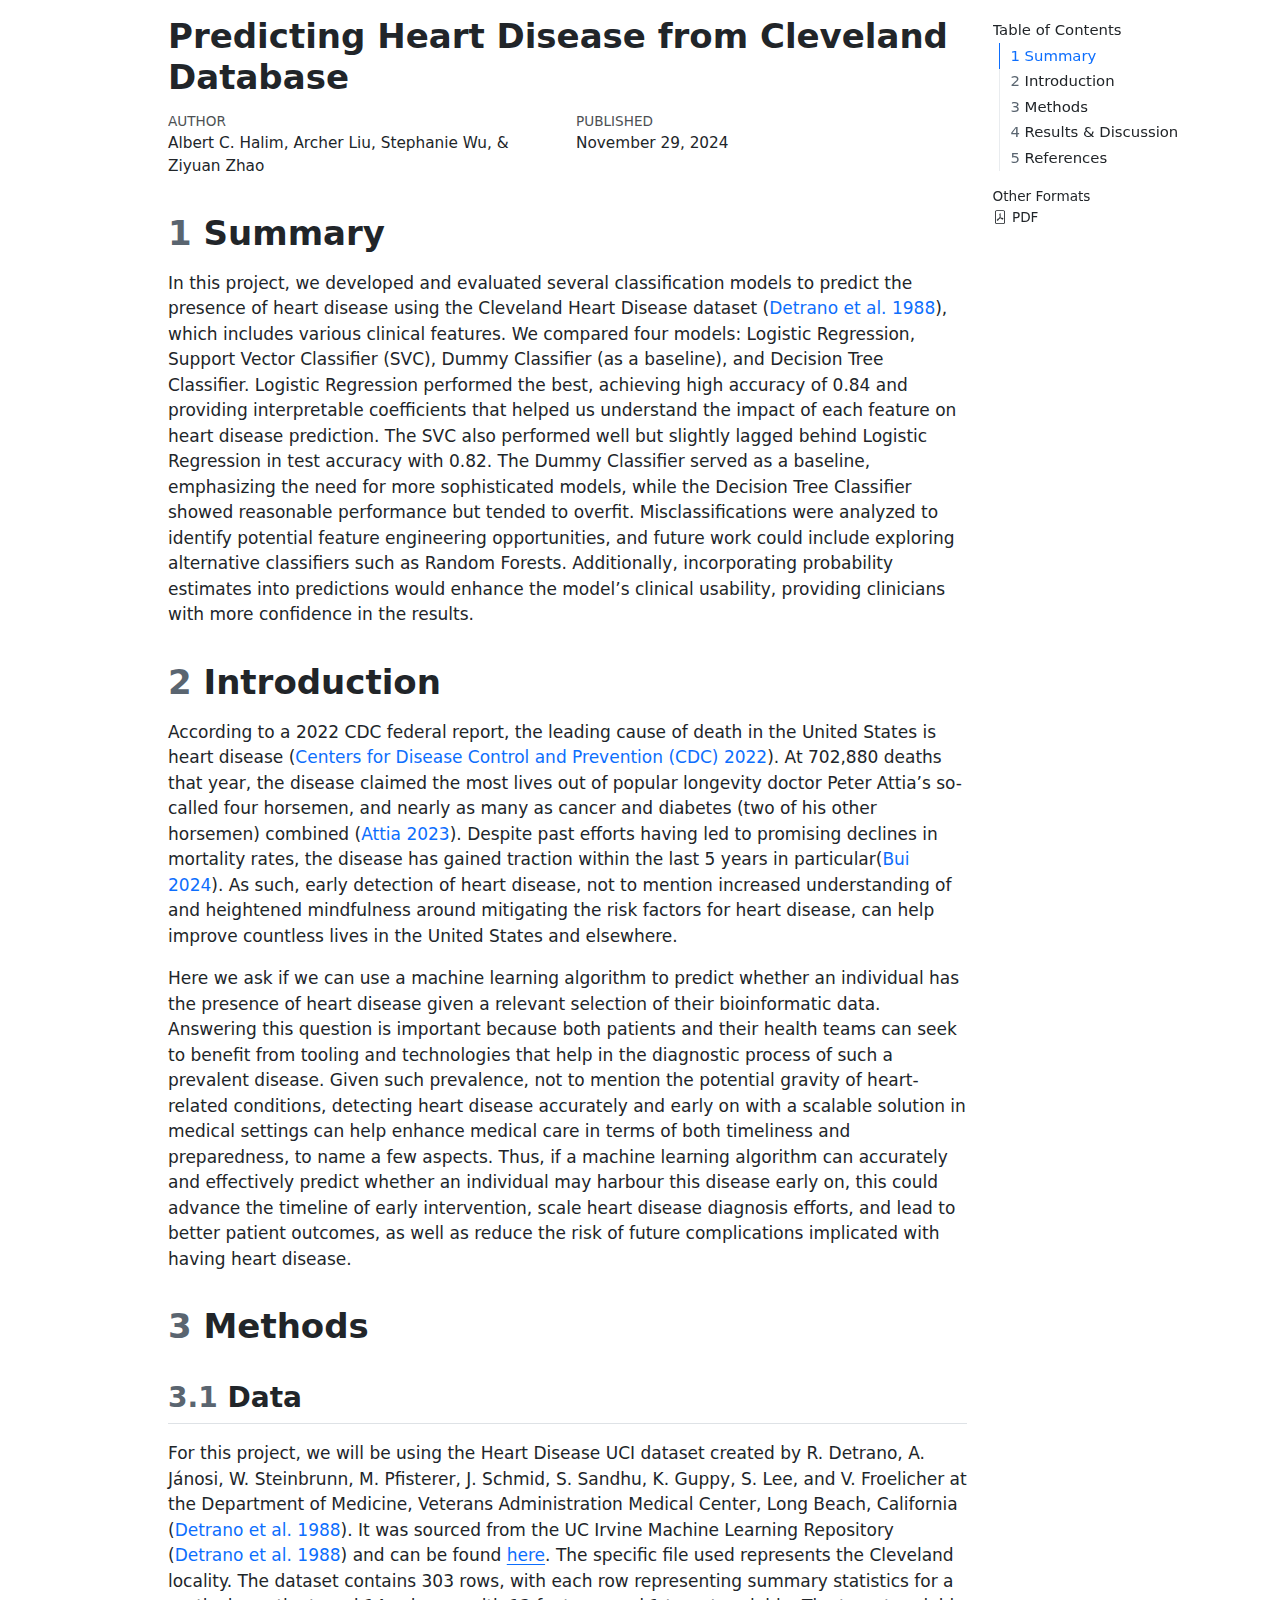
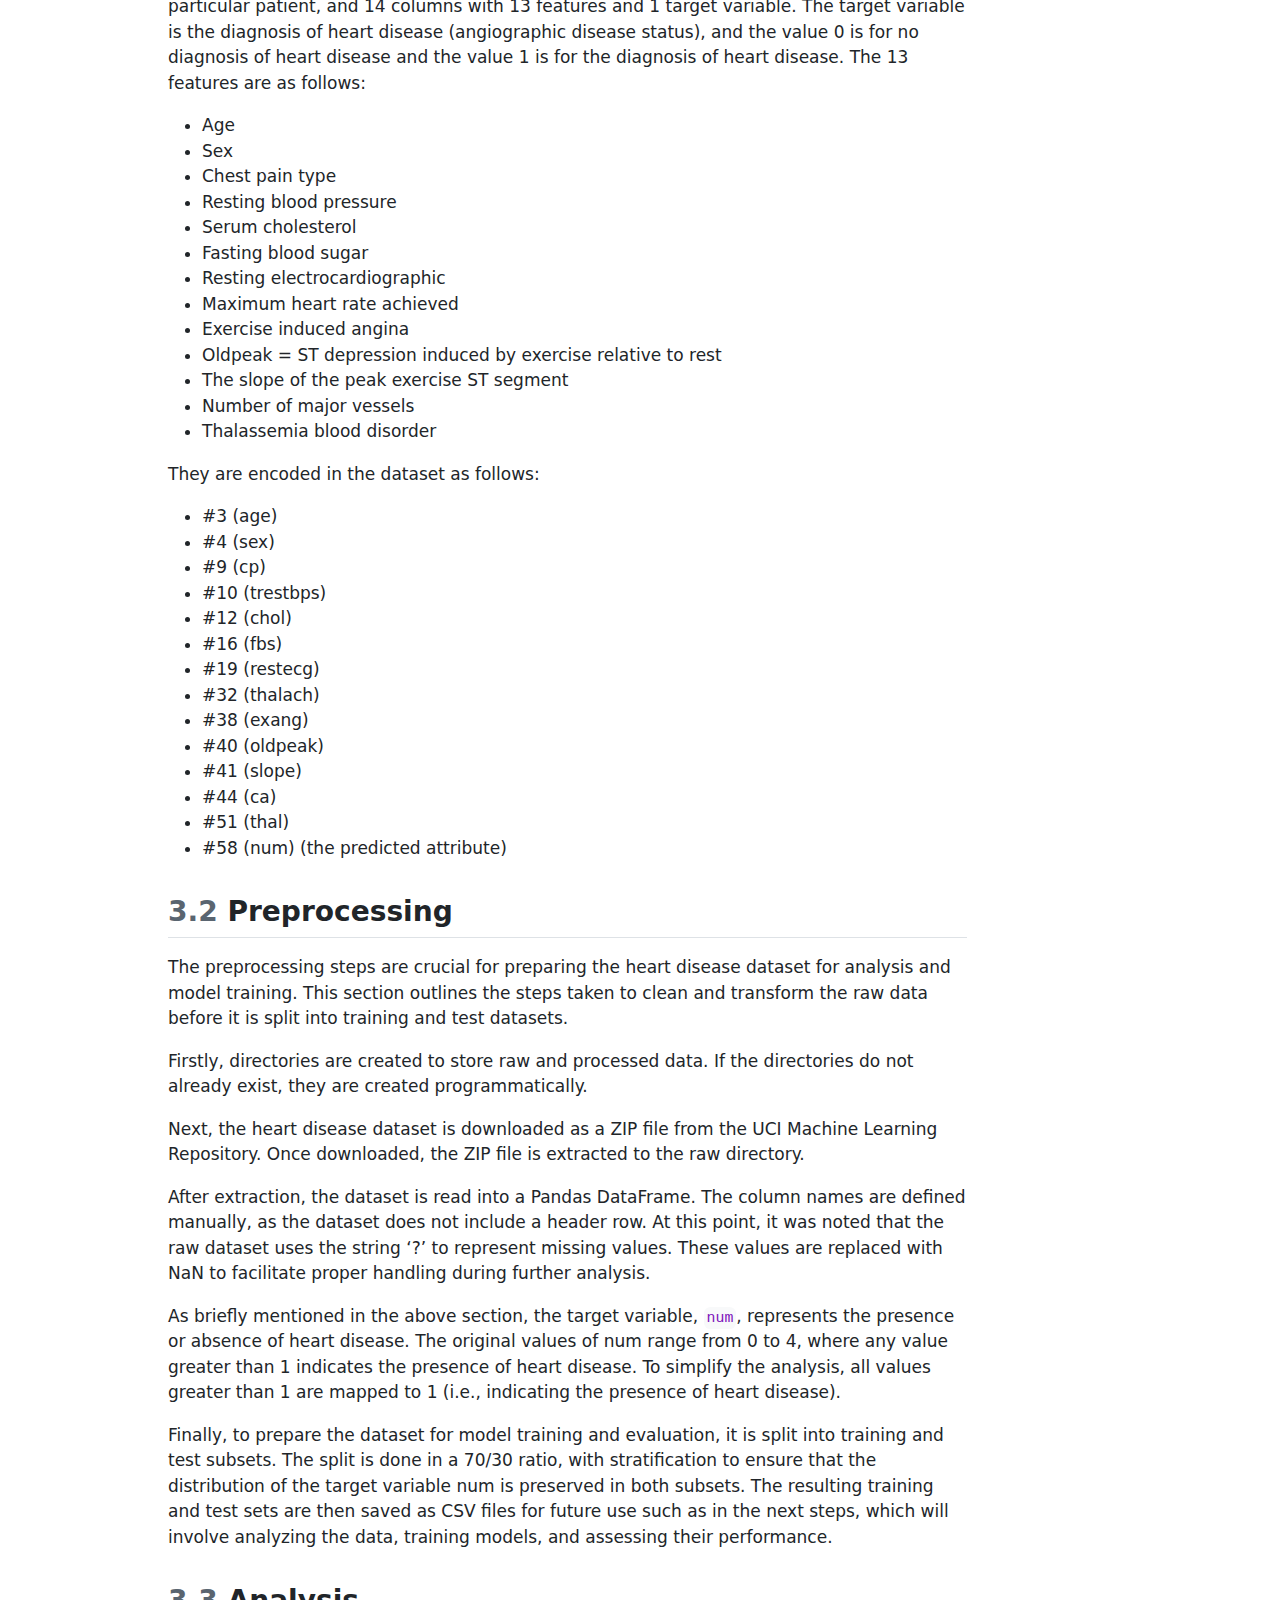
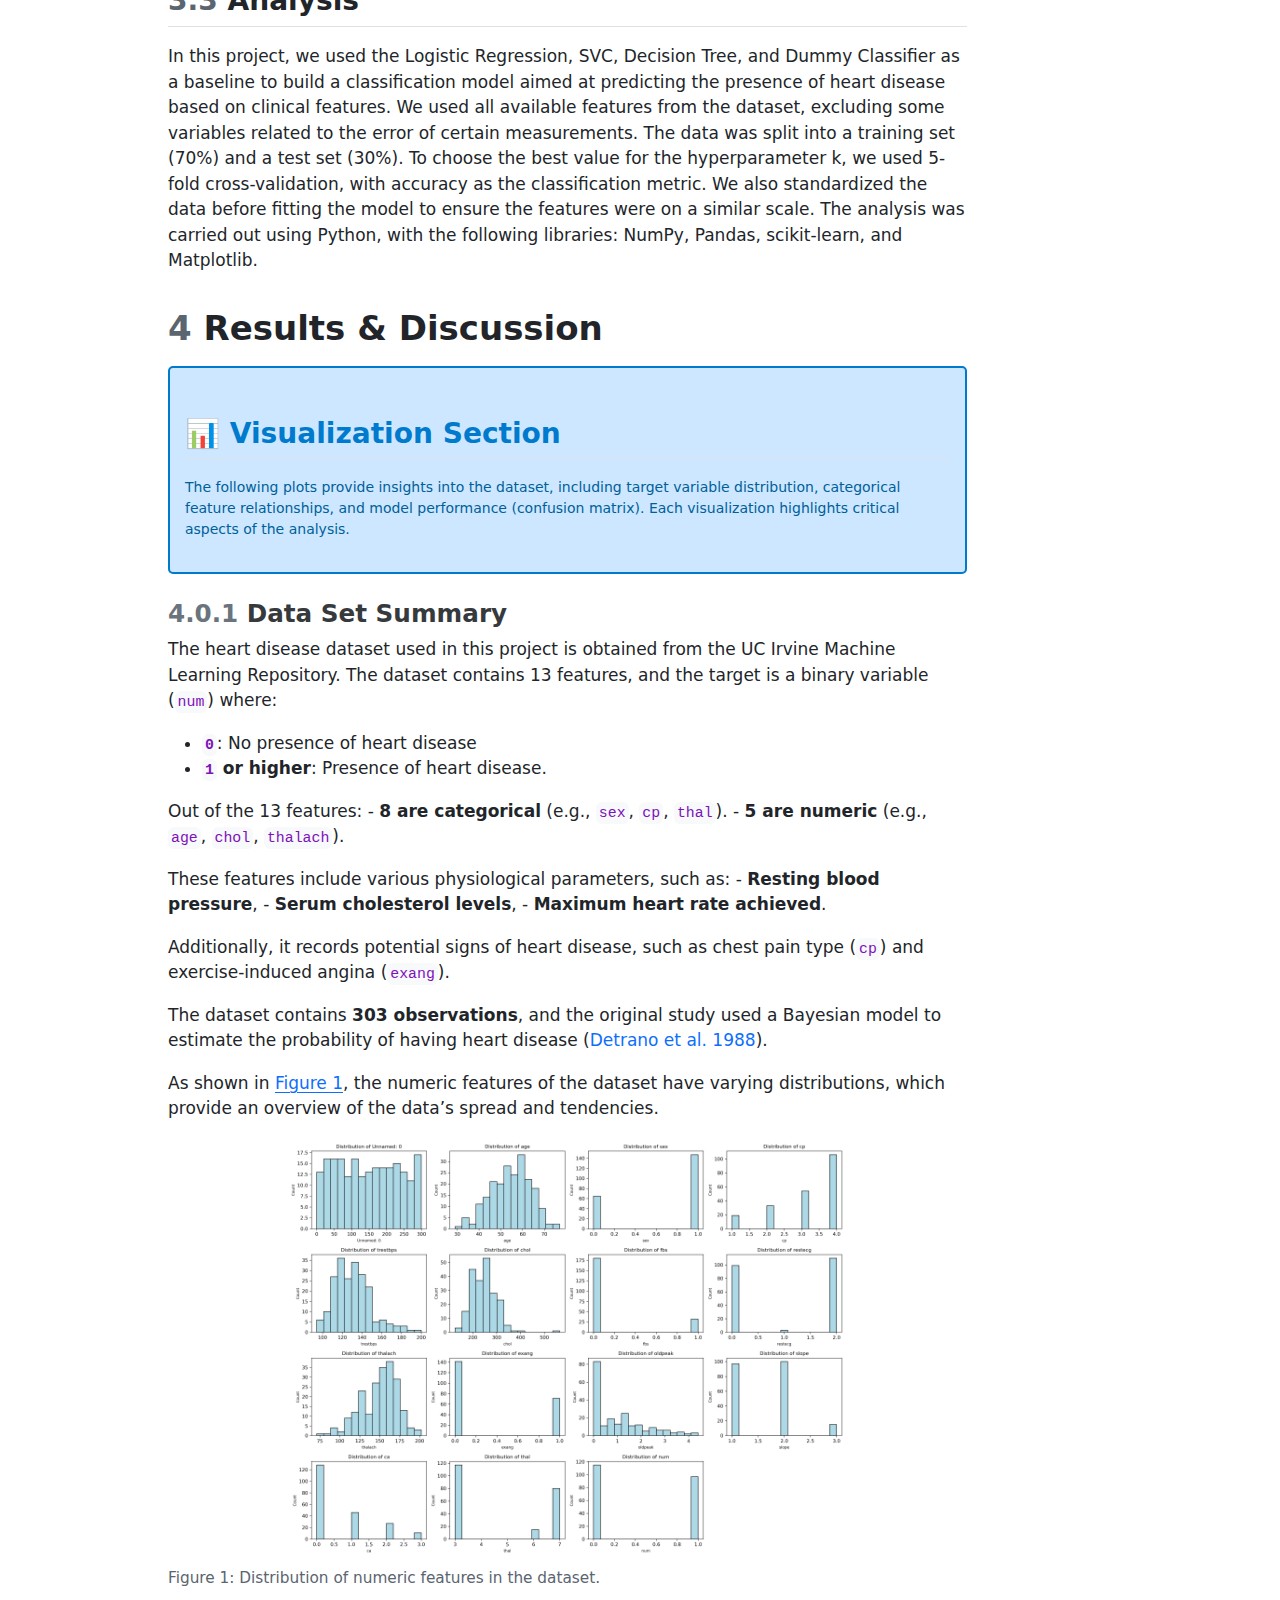
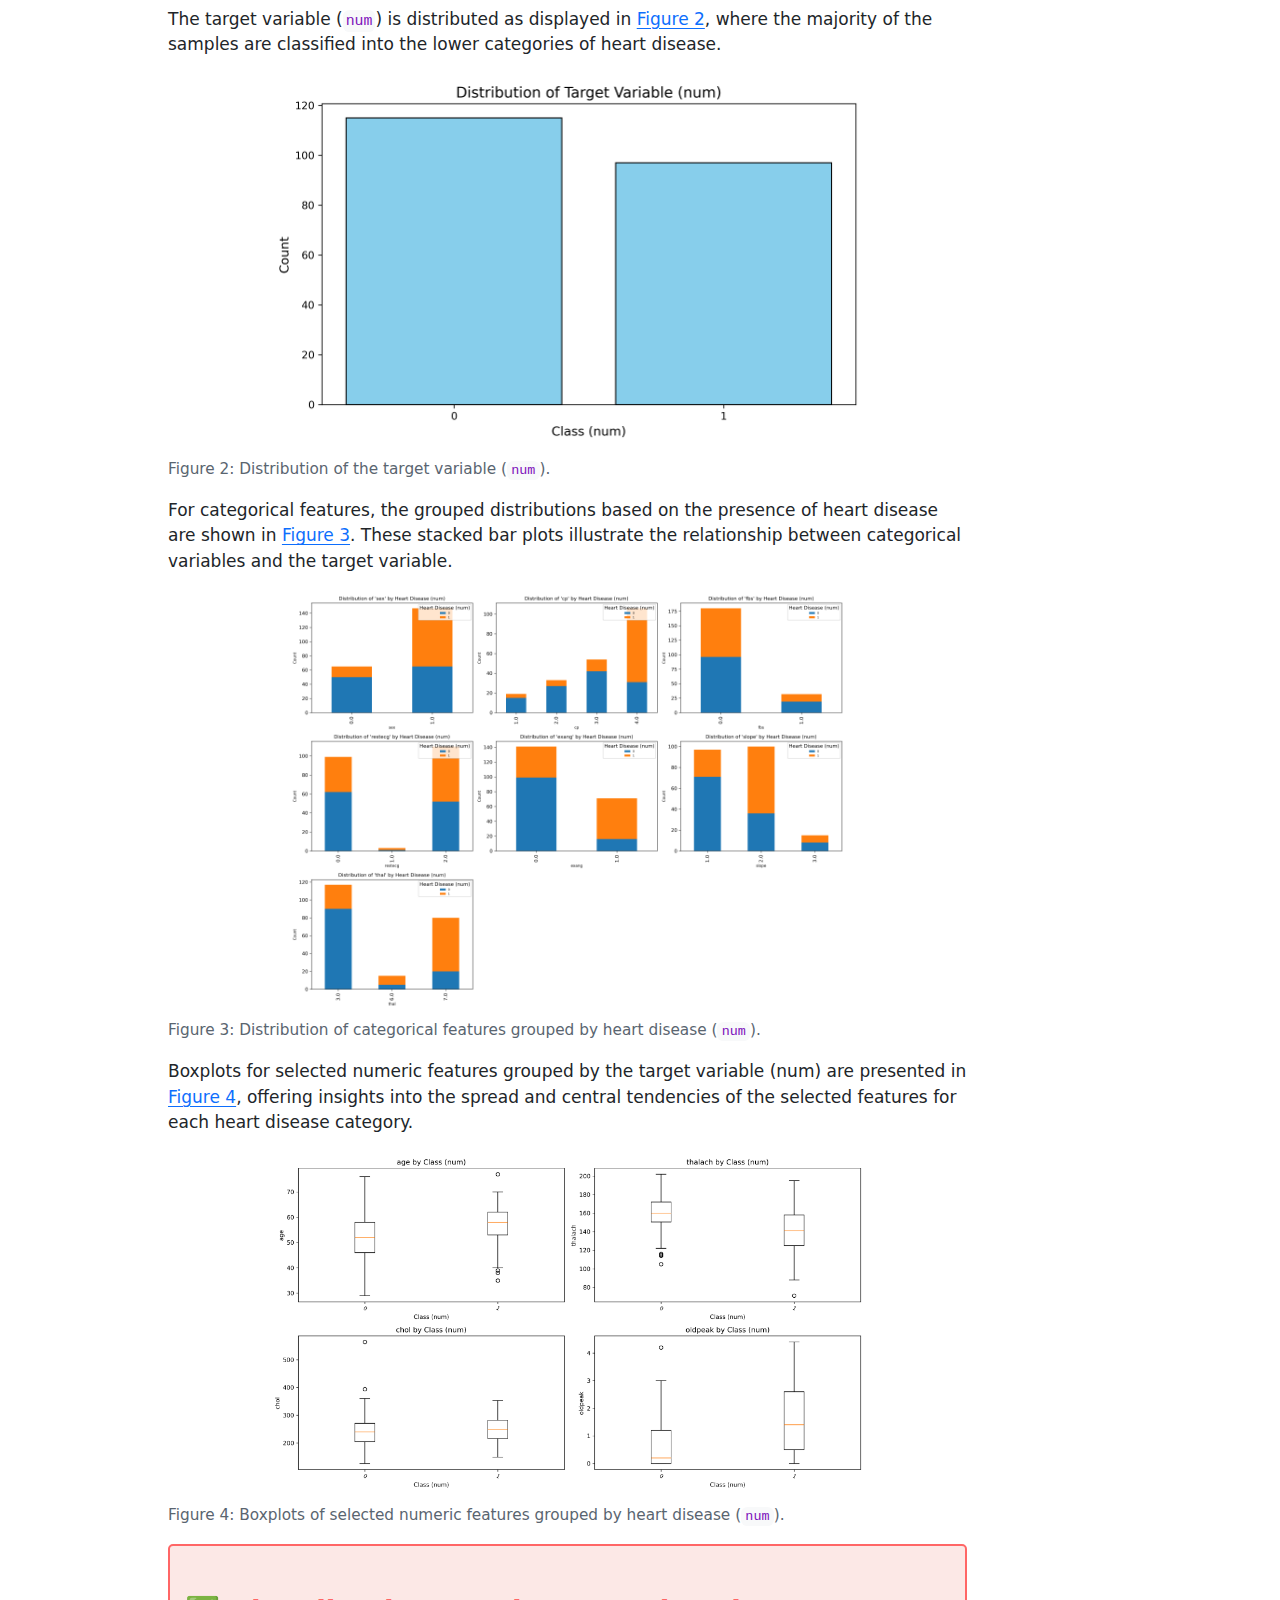
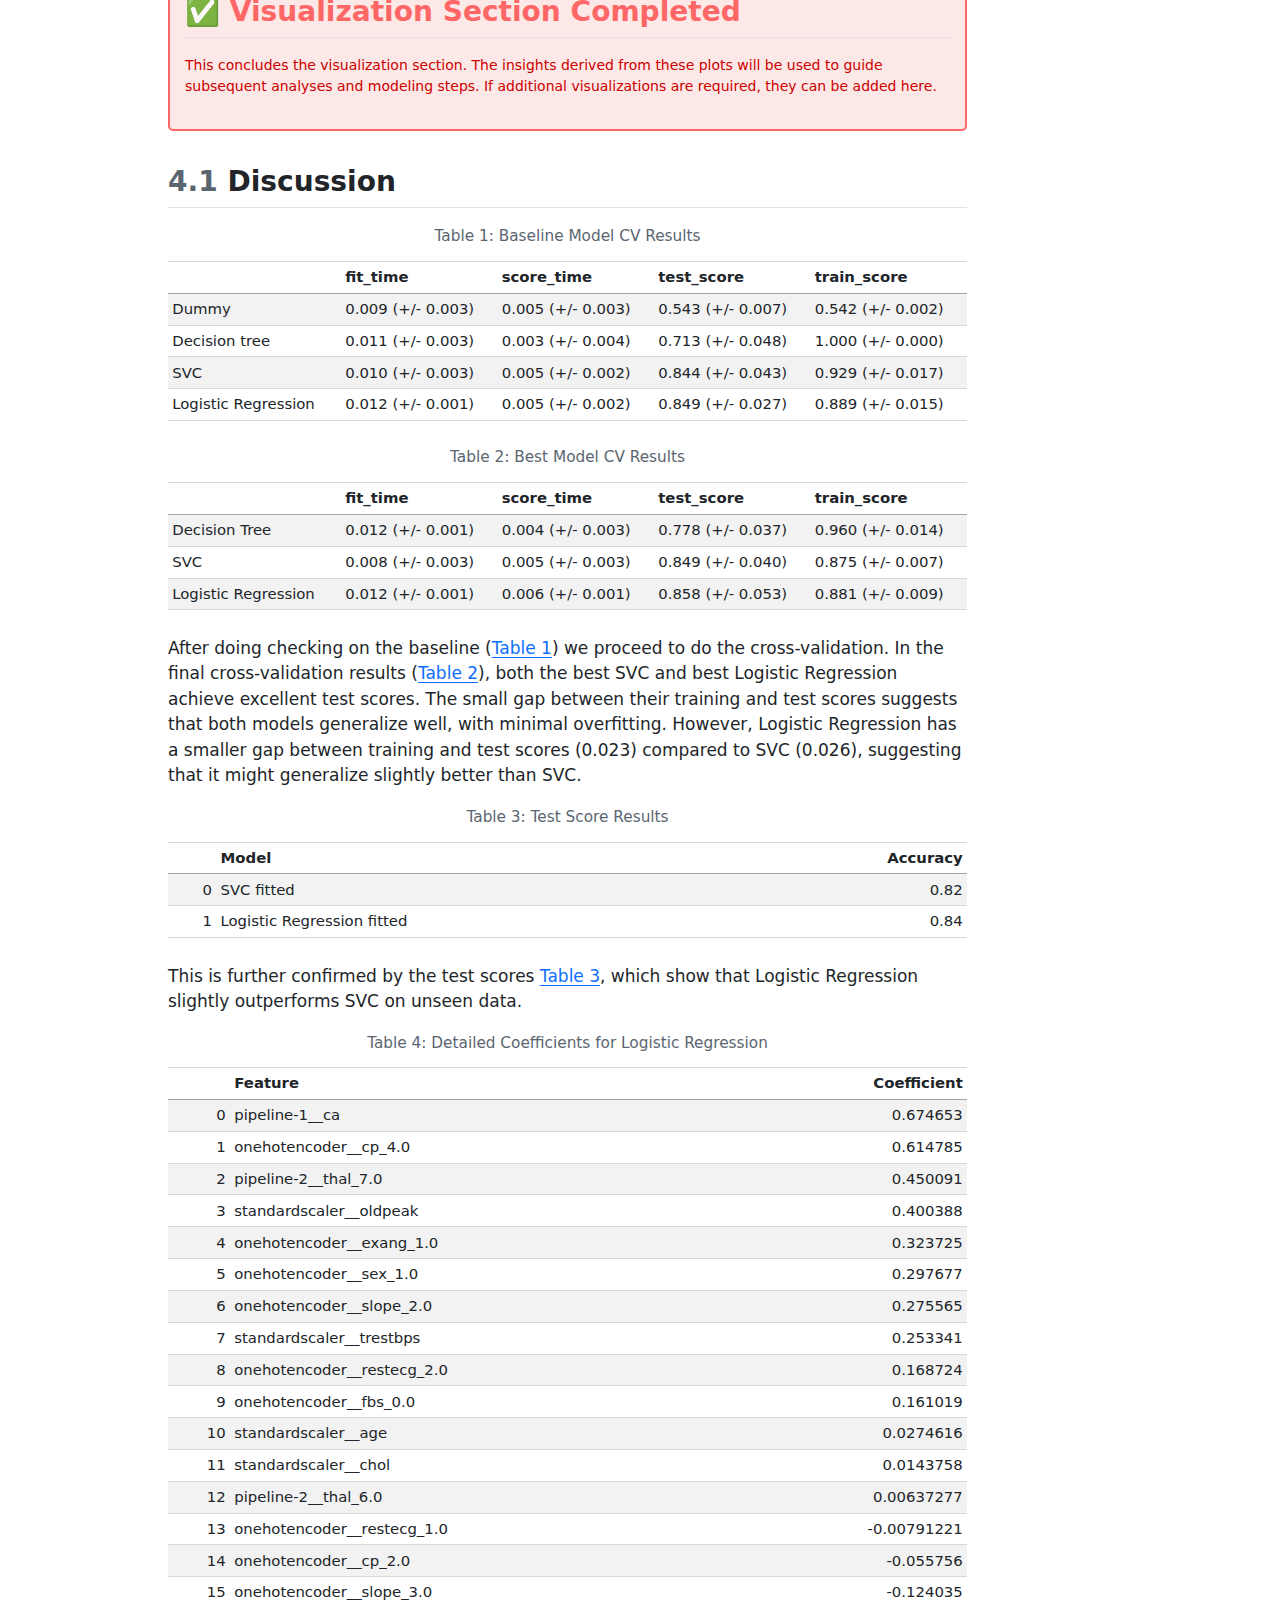
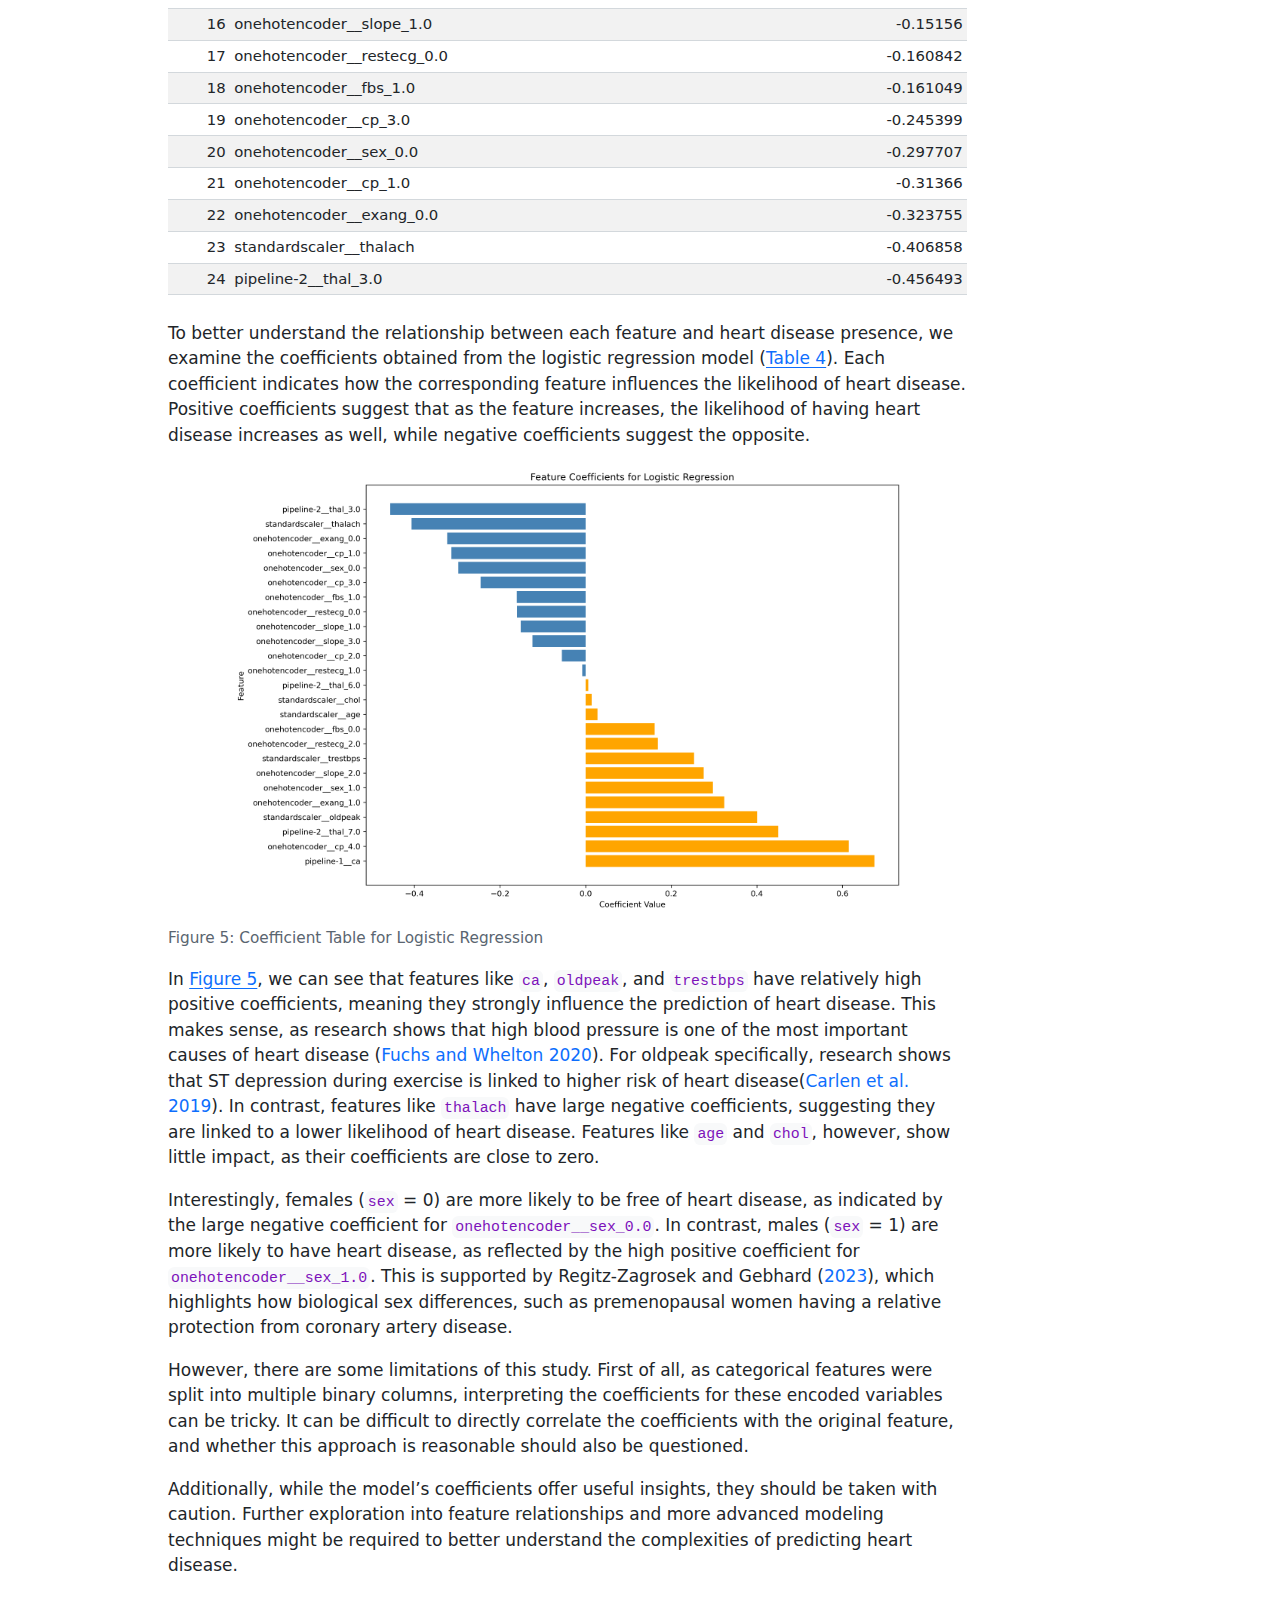
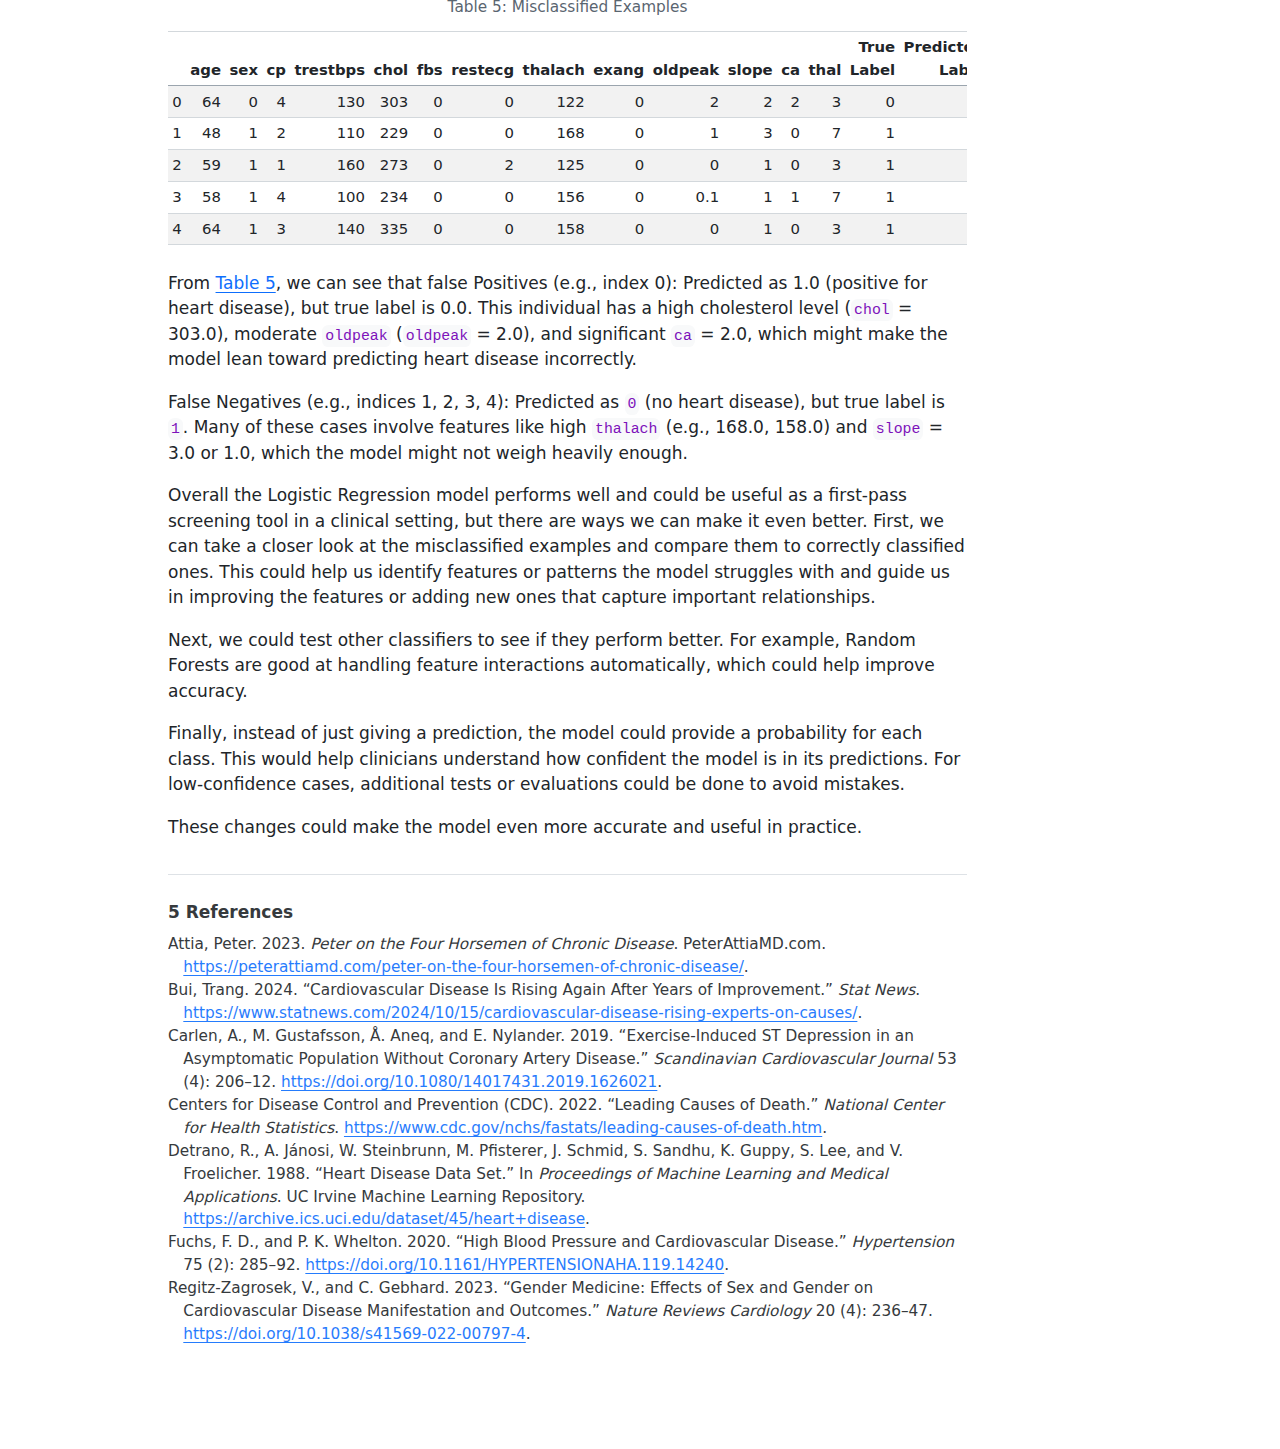
==== commit ad49be62: "Try rendering pages again." ====
--- a/docs/index.html
+++ b/docs/index.html
@@ -4,7 +4,7 @@
 <head>
 
   <meta charset="utf-8">
-  <meta name="generator" content="quarto-1.5.56">
+  <meta name="generator" content="quarto-1.5.57">
 
   <meta name="viewport" content="width=device-width, initial-scale=1.0, user-scalable=yes">
 
@@ -76,94 +76,25 @@
   </style>
 
 
-  <script src="site_libs/quarto-nav/quarto-nav.js"></script>
-  <script src="site_libs/quarto-nav/headroom.min.js"></script>
-  <script src="site_libs/clipboard/clipboard.min.js"></script>
-  <script src="site_libs/quarto-search/autocomplete.umd.js"></script>
-  <script src="site_libs/quarto-search/fuse.min.js"></script>
-  <script src="site_libs/quarto-search/quarto-search.js"></script>
-  <meta name="quarto:offset" content="./">
-  <script src="site_libs/quarto-html/quarto.js"></script>
-  <script src="site_libs/quarto-html/popper.min.js"></script>
-  <script src="site_libs/quarto-html/tippy.umd.min.js"></script>
-  <script src="site_libs/quarto-html/anchor.min.js"></script>
-  <link href="site_libs/quarto-html/tippy.css" rel="stylesheet">
-  <link href="site_libs/quarto-html/quarto-syntax-highlighting.css" rel="stylesheet"
+  <script src="heart_disease_predictor_report_files/libs/clipboard/clipboard.min.js"></script>
+  <script src="heart_disease_predictor_report_files/libs/quarto-html/quarto.js"></script>
+  <script src="heart_disease_predictor_report_files/libs/quarto-html/popper.min.js"></script>
+  <script src="heart_disease_predictor_report_files/libs/quarto-html/tippy.umd.min.js"></script>
+  <script src="heart_disease_predictor_report_files/libs/quarto-html/anchor.min.js"></script>
+  <link href="heart_disease_predictor_report_files/libs/quarto-html/tippy.css" rel="stylesheet">
+  <link href="heart_disease_predictor_report_files/libs/quarto-html/quarto-syntax-highlighting.css" rel="stylesheet"
     id="quarto-text-highlighting-styles">
-  <script src="site_libs/bootstrap/bootstrap.min.js"></script>
-  <link href="site_libs/bootstrap/bootstrap-icons.css" rel="stylesheet">
-  <link href="site_libs/bootstrap/bootstrap.min.css" rel="stylesheet" id="quarto-bootstrap" data-mode="light">
-  <script id="quarto-search-options" type="application/json">{
-  "location": "navbar",
-  "copy-button": false,
-  "collapse-after": 3,
-  "panel-placement": "end",
-  "type": "overlay",
-  "limit": 50,
-  "keyboard-shortcut": [
-    "f",
-    "/",
-    "s"
-  ],
-  "show-item-context": false,
-  "language": {
-    "search-no-results-text": "No results",
-    "search-matching-documents-text": "matching documents",
-    "search-copy-link-title": "Copy link to search",
-    "search-hide-matches-text": "Hide additional matches",
-    "search-more-match-text": "more match in this document",
-    "search-more-matches-text": "more matches in this document",
-    "search-clear-button-title": "Clear",
-    "search-text-placeholder": "",
-    "search-detached-cancel-button-title": "Cancel",
-    "search-submit-button-title": "Submit",
-    "search-label": "Search"
-  }
-}</script>
-
-
-  <link rel="stylesheet" href="styles.css">
+  <script src="heart_disease_predictor_report_files/libs/bootstrap/bootstrap.min.js"></script>
+  <link href="heart_disease_predictor_report_files/libs/bootstrap/bootstrap-icons.css" rel="stylesheet">
+  <link href="heart_disease_predictor_report_files/libs/bootstrap/bootstrap.min.css" rel="stylesheet"
+    id="quarto-bootstrap" data-mode="light">
+
+
 </head>
 
-<body class="nav-fixed">
-
-  <div id="quarto-search-results"></div>
-  <header id="quarto-header" class="headroom fixed-top">
-    <nav class="navbar navbar-expand-lg " data-bs-theme="dark">
-      <div class="navbar-container container-fluid">
-        <div class="navbar-brand-container mx-auto">
-          <a class="navbar-brand" href="./index.html">
-            <span class="navbar-title">Heart Disease Predictor</span>
-          </a>
-        </div>
-        <div id="quarto-search" class="" title="Search"></div>
-        <button class="navbar-toggler" type="button" data-bs-toggle="collapse" data-bs-target="#navbarCollapse"
-          aria-controls="navbarCollapse" role="menu" aria-expanded="false" aria-label="Toggle navigation"
-          onclick="if (window.quartoToggleHeadroom) { window.quartoToggleHeadroom(); }">
-          <span class="navbar-toggler-icon"></span>
-        </button>
-        <div class="collapse navbar-collapse" id="navbarCollapse">
-          <ul class="navbar-nav navbar-nav-scroll me-auto">
-            <li class="nav-item">
-              <a class="nav-link active" href="./index.html" aria-current="page">
-                <span class="menu-text">Home</span></a>
-            </li>
-            <li class="nav-item">
-              <span class="nav-link">
-                <span class="menu-text"></span>
-              </span>
-            </li>
-          </ul>
-        </div> <!-- /navcollapse -->
-        <div class="quarto-navbar-tools">
-        </div>
-      </div> <!-- /container-fluid -->
-    </nav>
-  </header>
-  <!-- content -->
-  <div id="quarto-content" class="quarto-container page-columns page-rows-contents page-layout-article page-navbar">
-    <!-- sidebar -->
-    <!-- margin-sidebar -->
+<body>
+
+  <div id="quarto-content" class="page-columns page-rows-contents page-layout-article">
     <div id="quarto-margin-sidebar" class="sidebar margin-sidebar">
       <nav id="TOC" role="doc-toc" class="toc-active">
         <h2 id="toc-title">Table of Contents</h2>
@@ -204,7 +135,6 @@
         </div>
       </nav>
     </div>
-    <!-- main -->
     <main class="content" id="quarto-document-content">
 
       <header id="title-block-header" class="quarto-title-block default">
@@ -997,9 +927,7 @@
           <p>These changes could make the model even more accurate and useful in practice.</p>
         </section>
       </section>
-      <section id="references" class="level1" data-number="5">
-
-
+      <section id="references" class="level1 unnumbered" data-number="5">
 
 
       </section>
@@ -1048,7 +976,8 @@
           </div>
         </section>
       </div>
-    </main> <!-- /main -->
+    </main>
+    <!-- /main column -->
     <script id="quarto-html-after-body" type="application/javascript">
       window.document.addEventListener("DOMContentLoaded", function (event) {
         const toggleBodyColorMode = (bsSheetEl) => {
--- a/docs/heart_disease_predictor_report_files/libs/quarto-html/tippy.css
+++ b/docs/heart_disease_predictor_report_files/libs/quarto-html/tippy.css
@@ -0,0 +1 @@
+.tippy-box[data-animation=fade][data-state=hidden]{opacity:0}[data-tippy-root]{max-width:calc(100vw - 10px)}.tippy-box{position:relative;background-color:#333;color:#fff;border-radius:4px;font-size:14px;line-height:1.4;white-space:normal;outline:0;transition-property:transform,visibility,opacity}.tippy-box[data-placement^=top]>.tippy-arrow{bottom:0}.tippy-box[data-placement^=top]>.tippy-arrow:before{bottom:-7px;left:0;border-width:8px 8px 0;border-top-color:initial;transform-origin:center top}.tippy-box[data-placement^=bottom]>.tippy-arrow{top:0}.tippy-box[data-placement^=bottom]>.tippy-arrow:before{top:-7px;left:0;border-width:0 8px 8px;border-bottom-color:initial;transform-origin:center bottom}.tippy-box[data-placement^=left]>.tippy-arrow{right:0}.tippy-box[data-placement^=left]>.tippy-arrow:before{border-width:8px 0 8px 8px;border-left-color:initial;right:-7px;transform-origin:center left}.tippy-box[data-placement^=right]>.tippy-arrow{left:0}.tippy-box[data-placement^=right]>.tippy-arrow:before{left:-7px;border-width:8px 8px 8px 0;border-right-color:initial;transform-origin:center right}.tippy-box[data-inertia][data-state=visible]{transition-timing-function:cubic-bezier(.54,1.5,.38,1.11)}.tippy-arrow{width:16px;height:16px;color:#333}.tippy-arrow:before{content:"";position:absolute;border-color:transparent;border-style:solid}.tippy-content{position:relative;padding:5px 9px;z-index:1}--- a/docs/heart_disease_predictor_report_files/libs/quarto-html/quarto-syntax-highlighting.css
+++ b/docs/heart_disease_predictor_report_files/libs/quarto-html/quarto-syntax-highlighting.css
@@ -0,0 +1,205 @@
+/* quarto syntax highlight colors */
+:root {
+  --quarto-hl-ot-color: #003B4F;
+  --quarto-hl-at-color: #657422;
+  --quarto-hl-ss-color: #20794D;
+  --quarto-hl-an-color: #5E5E5E;
+  --quarto-hl-fu-color: #4758AB;
+  --quarto-hl-st-color: #20794D;
+  --quarto-hl-cf-color: #003B4F;
+  --quarto-hl-op-color: #5E5E5E;
+  --quarto-hl-er-color: #AD0000;
+  --quarto-hl-bn-color: #AD0000;
+  --quarto-hl-al-color: #AD0000;
+  --quarto-hl-va-color: #111111;
+  --quarto-hl-bu-color: inherit;
+  --quarto-hl-ex-color: inherit;
+  --quarto-hl-pp-color: #AD0000;
+  --quarto-hl-in-color: #5E5E5E;
+  --quarto-hl-vs-color: #20794D;
+  --quarto-hl-wa-color: #5E5E5E;
+  --quarto-hl-do-color: #5E5E5E;
+  --quarto-hl-im-color: #00769E;
+  --quarto-hl-ch-color: #20794D;
+  --quarto-hl-dt-color: #AD0000;
+  --quarto-hl-fl-color: #AD0000;
+  --quarto-hl-co-color: #5E5E5E;
+  --quarto-hl-cv-color: #5E5E5E;
+  --quarto-hl-cn-color: #8f5902;
+  --quarto-hl-sc-color: #5E5E5E;
+  --quarto-hl-dv-color: #AD0000;
+  --quarto-hl-kw-color: #003B4F;
+}
+
+/* other quarto variables */
+:root {
+  --quarto-font-monospace: SFMono-Regular, Menlo, Monaco, Consolas, "Liberation Mono", "Courier New", monospace;
+}
+
+pre > code.sourceCode > span {
+  color: #003B4F;
+}
+
+code span {
+  color: #003B4F;
+}
+
+code.sourceCode > span {
+  color: #003B4F;
+}
+
+div.sourceCode,
+div.sourceCode pre.sourceCode {
+  color: #003B4F;
+}
+
+code span.ot {
+  color: #003B4F;
+  font-style: inherit;
+}
+
+code span.at {
+  color: #657422;
+  font-style: inherit;
+}
+
+code span.ss {
+  color: #20794D;
+  font-style: inherit;
+}
+
+code span.an {
+  color: #5E5E5E;
+  font-style: inherit;
+}
+
+code span.fu {
+  color: #4758AB;
+  font-style: inherit;
+}
+
+code span.st {
+  color: #20794D;
+  font-style: inherit;
+}
+
+code span.cf {
+  color: #003B4F;
+  font-weight: bold;
+  font-style: inherit;
+}
+
+code span.op {
+  color: #5E5E5E;
+  font-style: inherit;
+}
+
+code span.er {
+  color: #AD0000;
+  font-style: inherit;
+}
+
+code span.bn {
+  color: #AD0000;
+  font-style: inherit;
+}
+
+code span.al {
+  color: #AD0000;
+  font-style: inherit;
+}
+
+code span.va {
+  color: #111111;
+  font-style: inherit;
+}
+
+code span.bu {
+  font-style: inherit;
+}
+
+code span.ex {
+  font-style: inherit;
+}
+
+code span.pp {
+  color: #AD0000;
+  font-style: inherit;
+}
+
+code span.in {
+  color: #5E5E5E;
+  font-style: inherit;
+}
+
+code span.vs {
+  color: #20794D;
+  font-style: inherit;
+}
+
+code span.wa {
+  color: #5E5E5E;
+  font-style: italic;
+}
+
+code span.do {
+  color: #5E5E5E;
+  font-style: italic;
+}
+
+code span.im {
+  color: #00769E;
+  font-style: inherit;
+}
+
+code span.ch {
+  color: #20794D;
+  font-style: inherit;
+}
+
+code span.dt {
+  color: #AD0000;
+  font-style: inherit;
+}
+
+code span.fl {
+  color: #AD0000;
+  font-style: inherit;
+}
+
+code span.co {
+  color: #5E5E5E;
+  font-style: inherit;
+}
+
+code span.cv {
+  color: #5E5E5E;
+  font-style: italic;
+}
+
+code span.cn {
+  color: #8f5902;
+  font-style: inherit;
+}
+
+code span.sc {
+  color: #5E5E5E;
+  font-style: inherit;
+}
+
+code span.dv {
+  color: #AD0000;
+  font-style: inherit;
+}
+
+code span.kw {
+  color: #003B4F;
+  font-weight: bold;
+  font-style: inherit;
+}
+
+.prevent-inlining {
+  content: "</";
+}
+
+/*# sourceMappingURL=debc5d5d77c3f9108843748ff7464032.css.map */
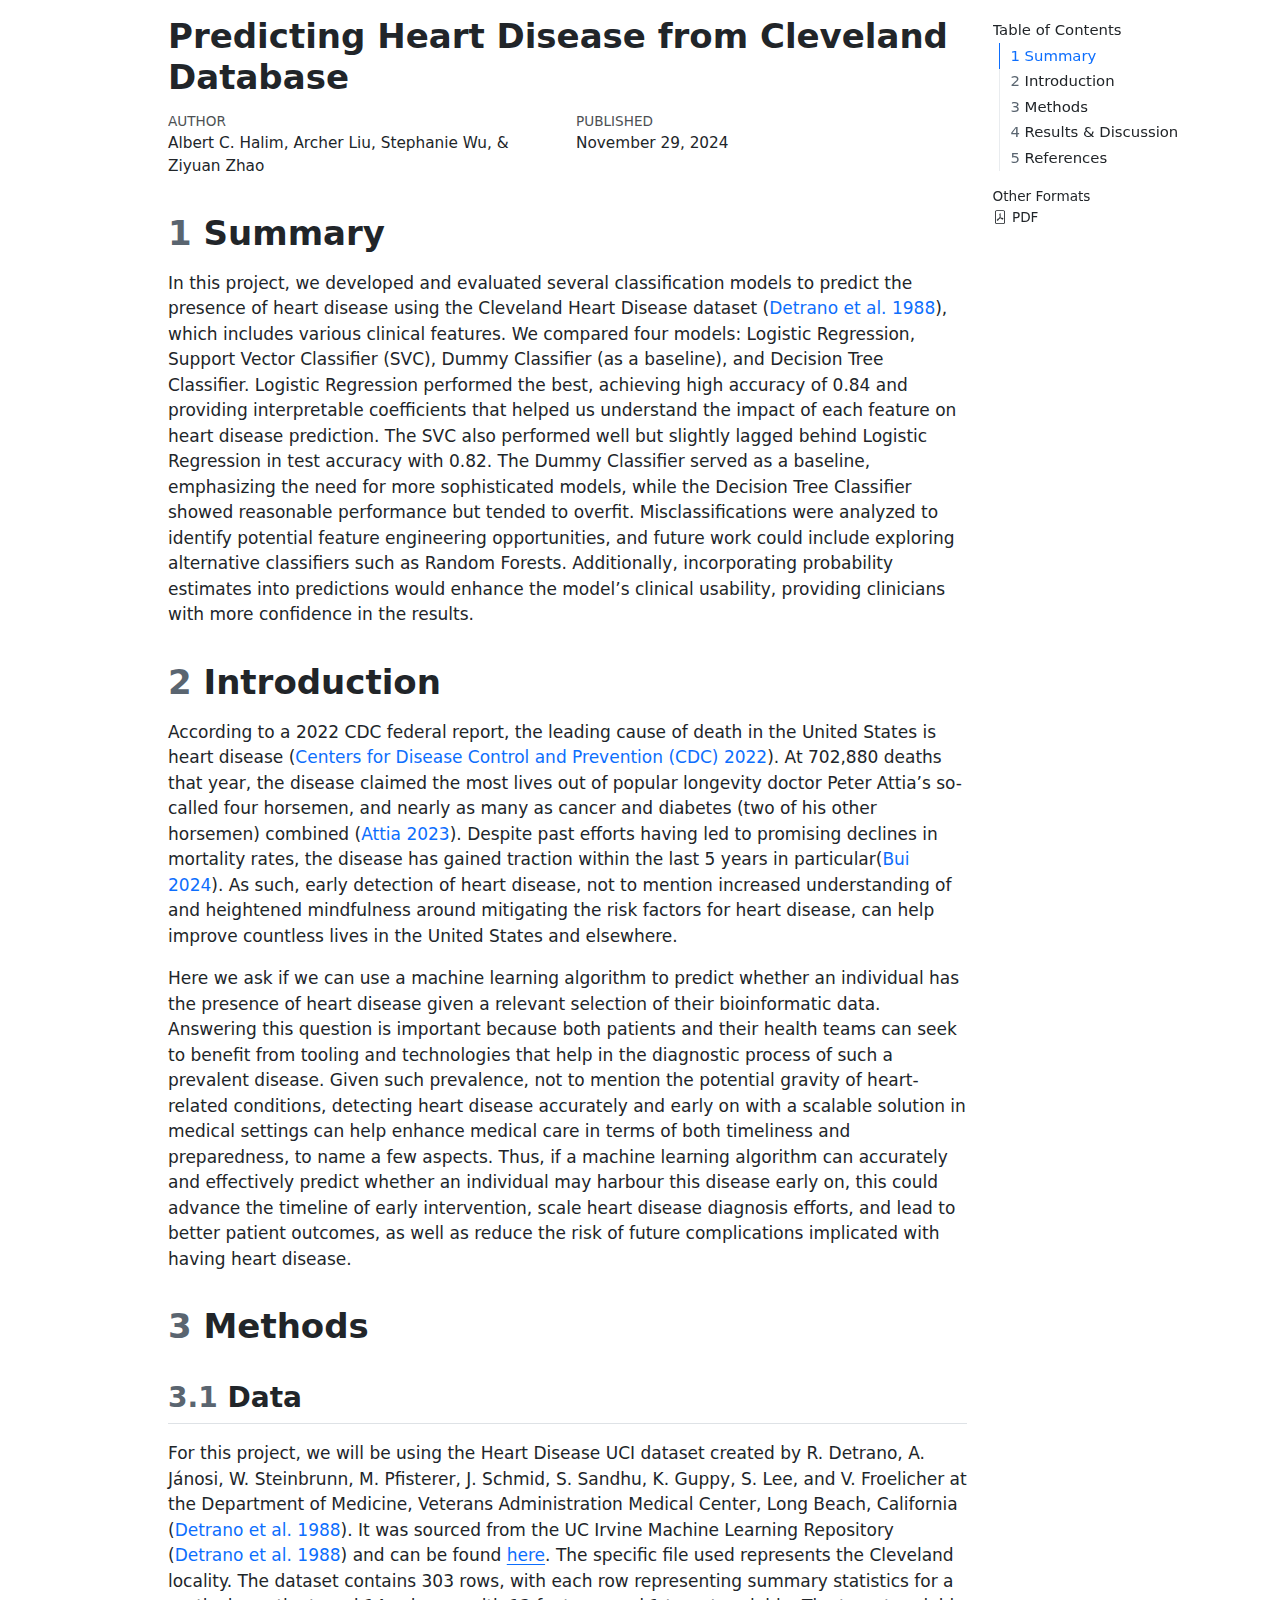
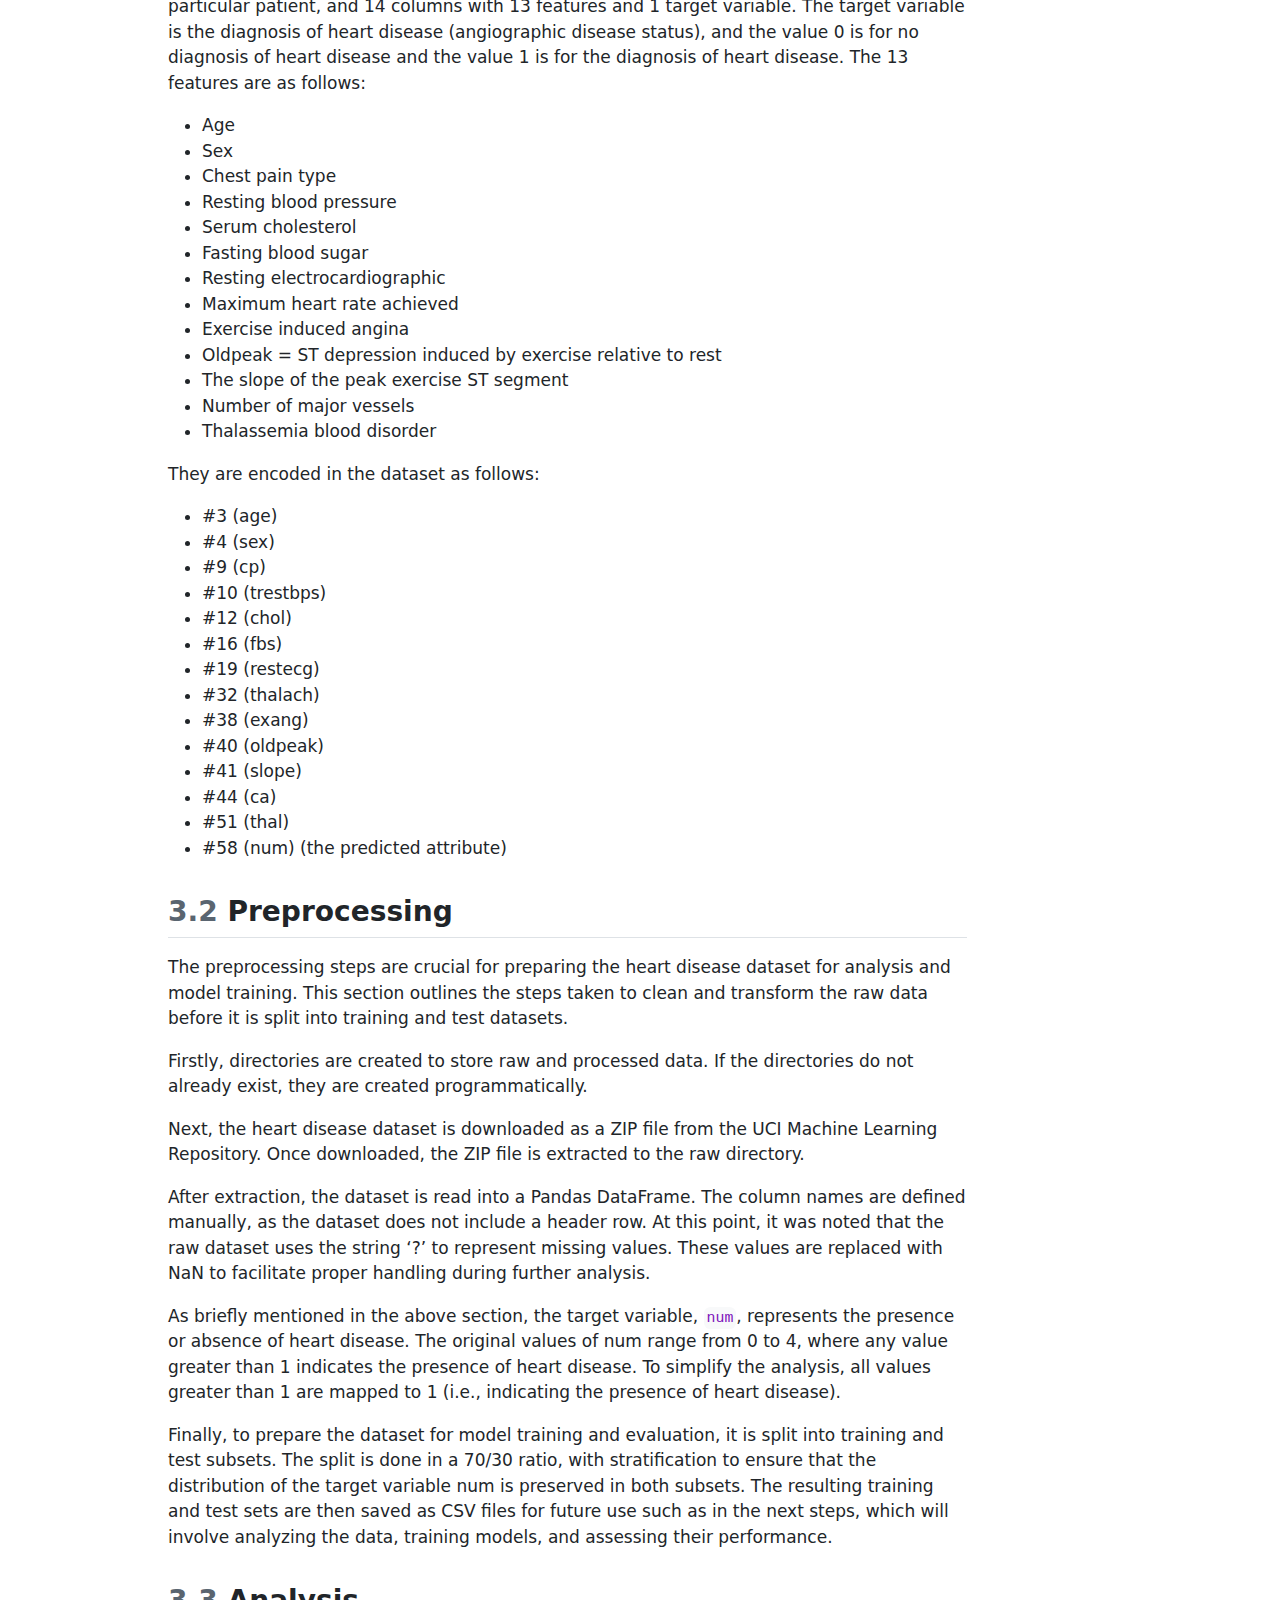
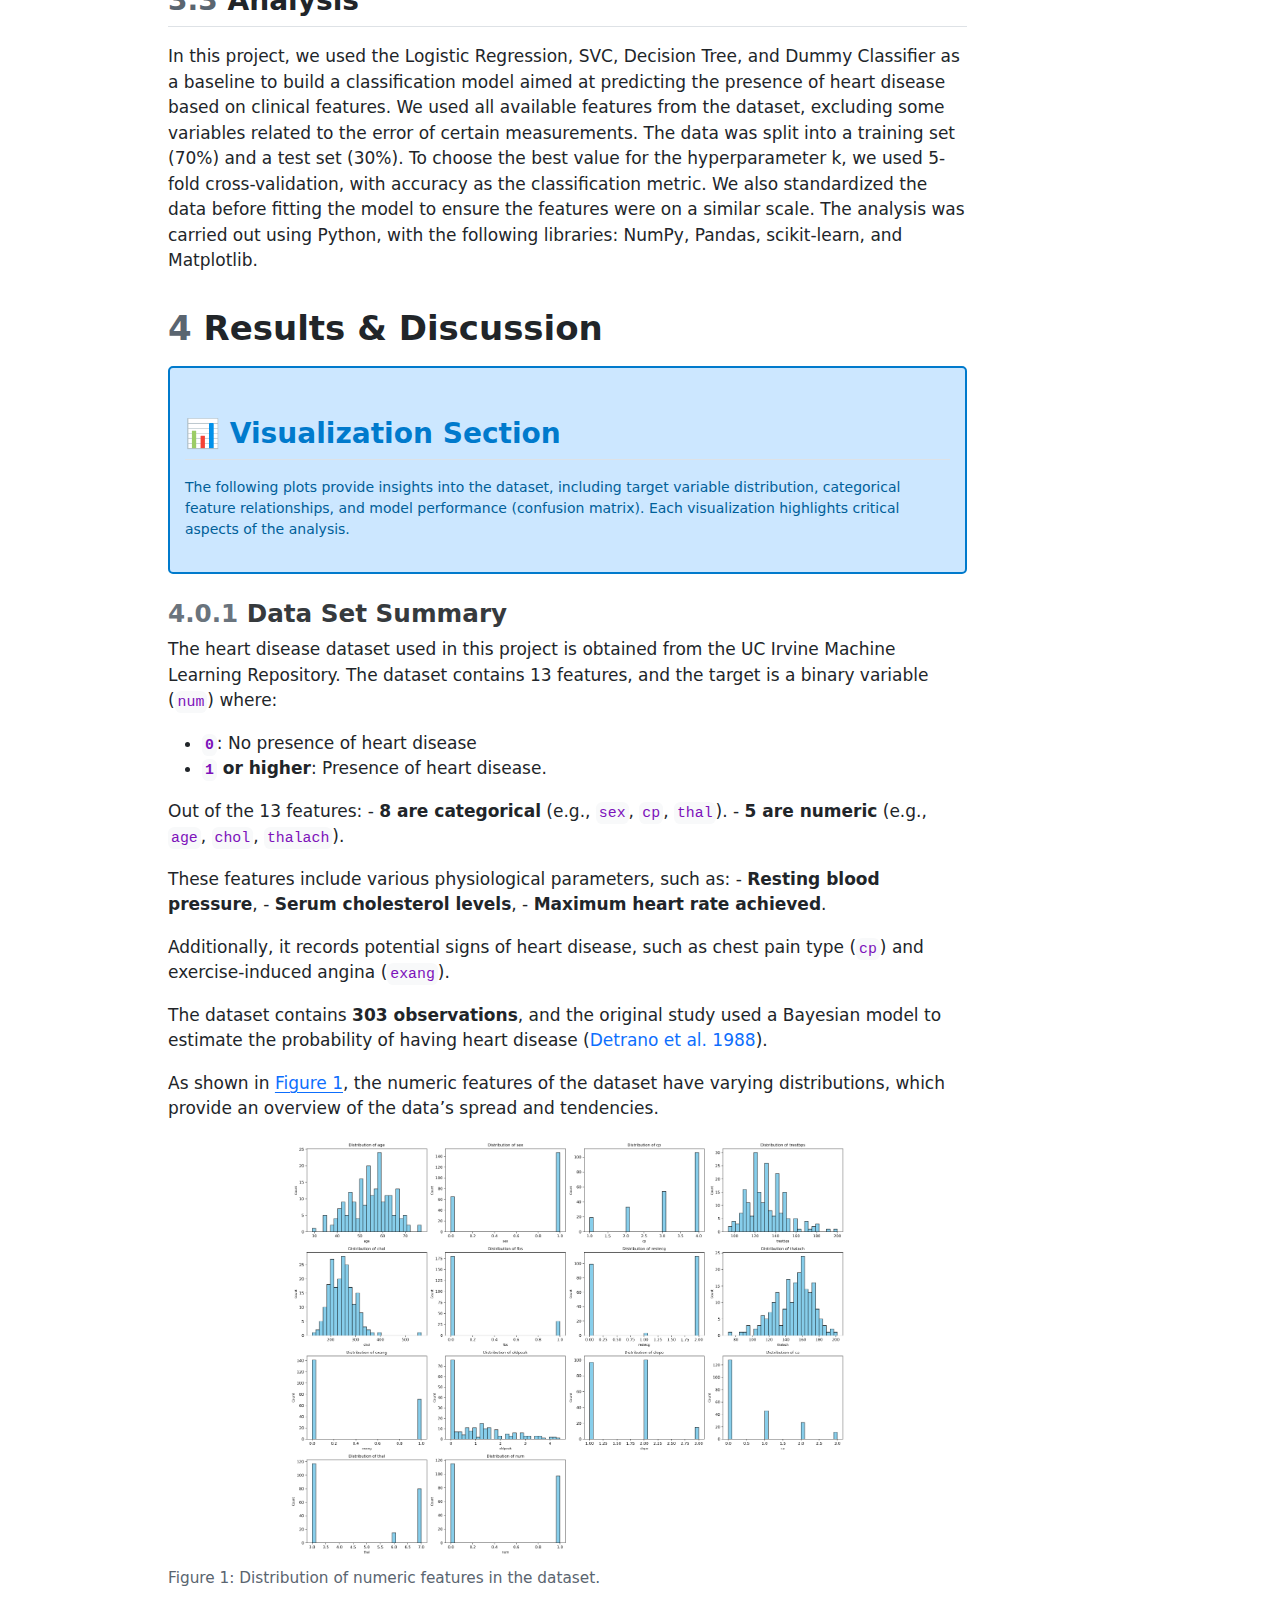
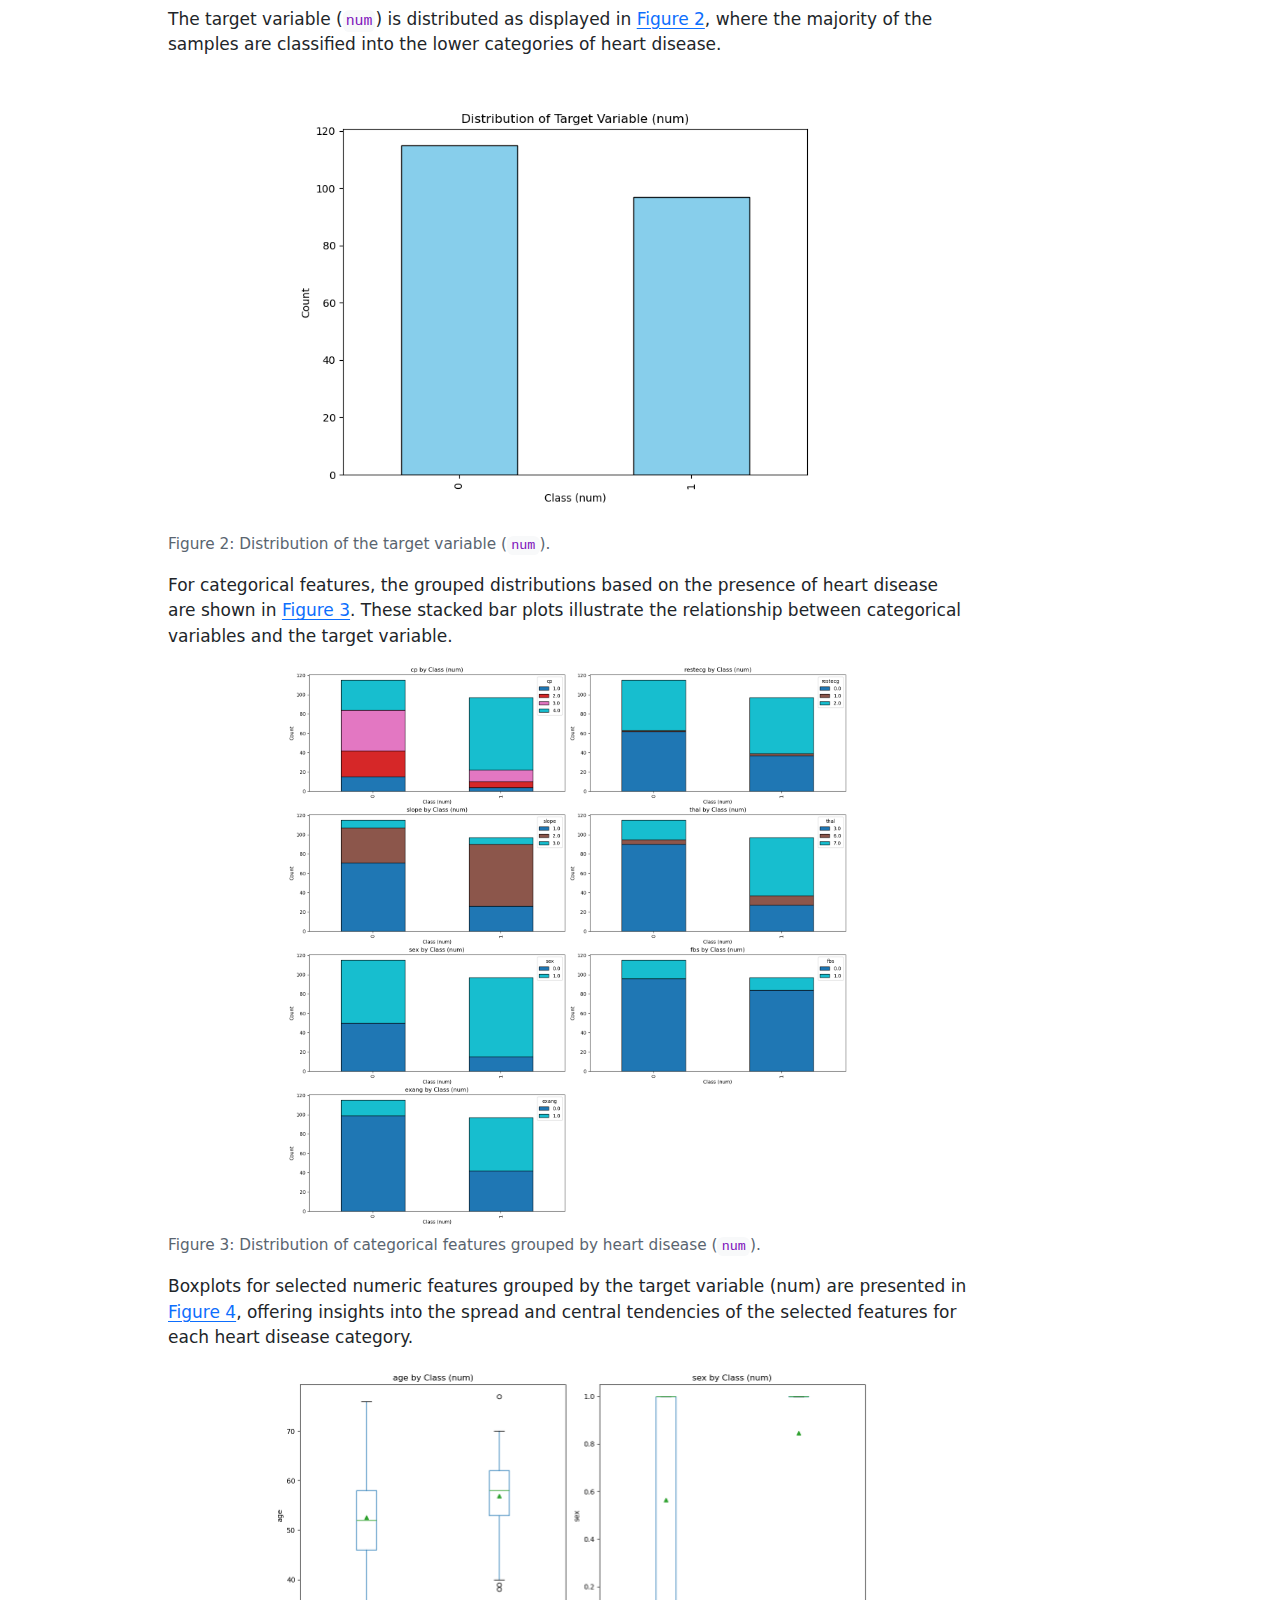
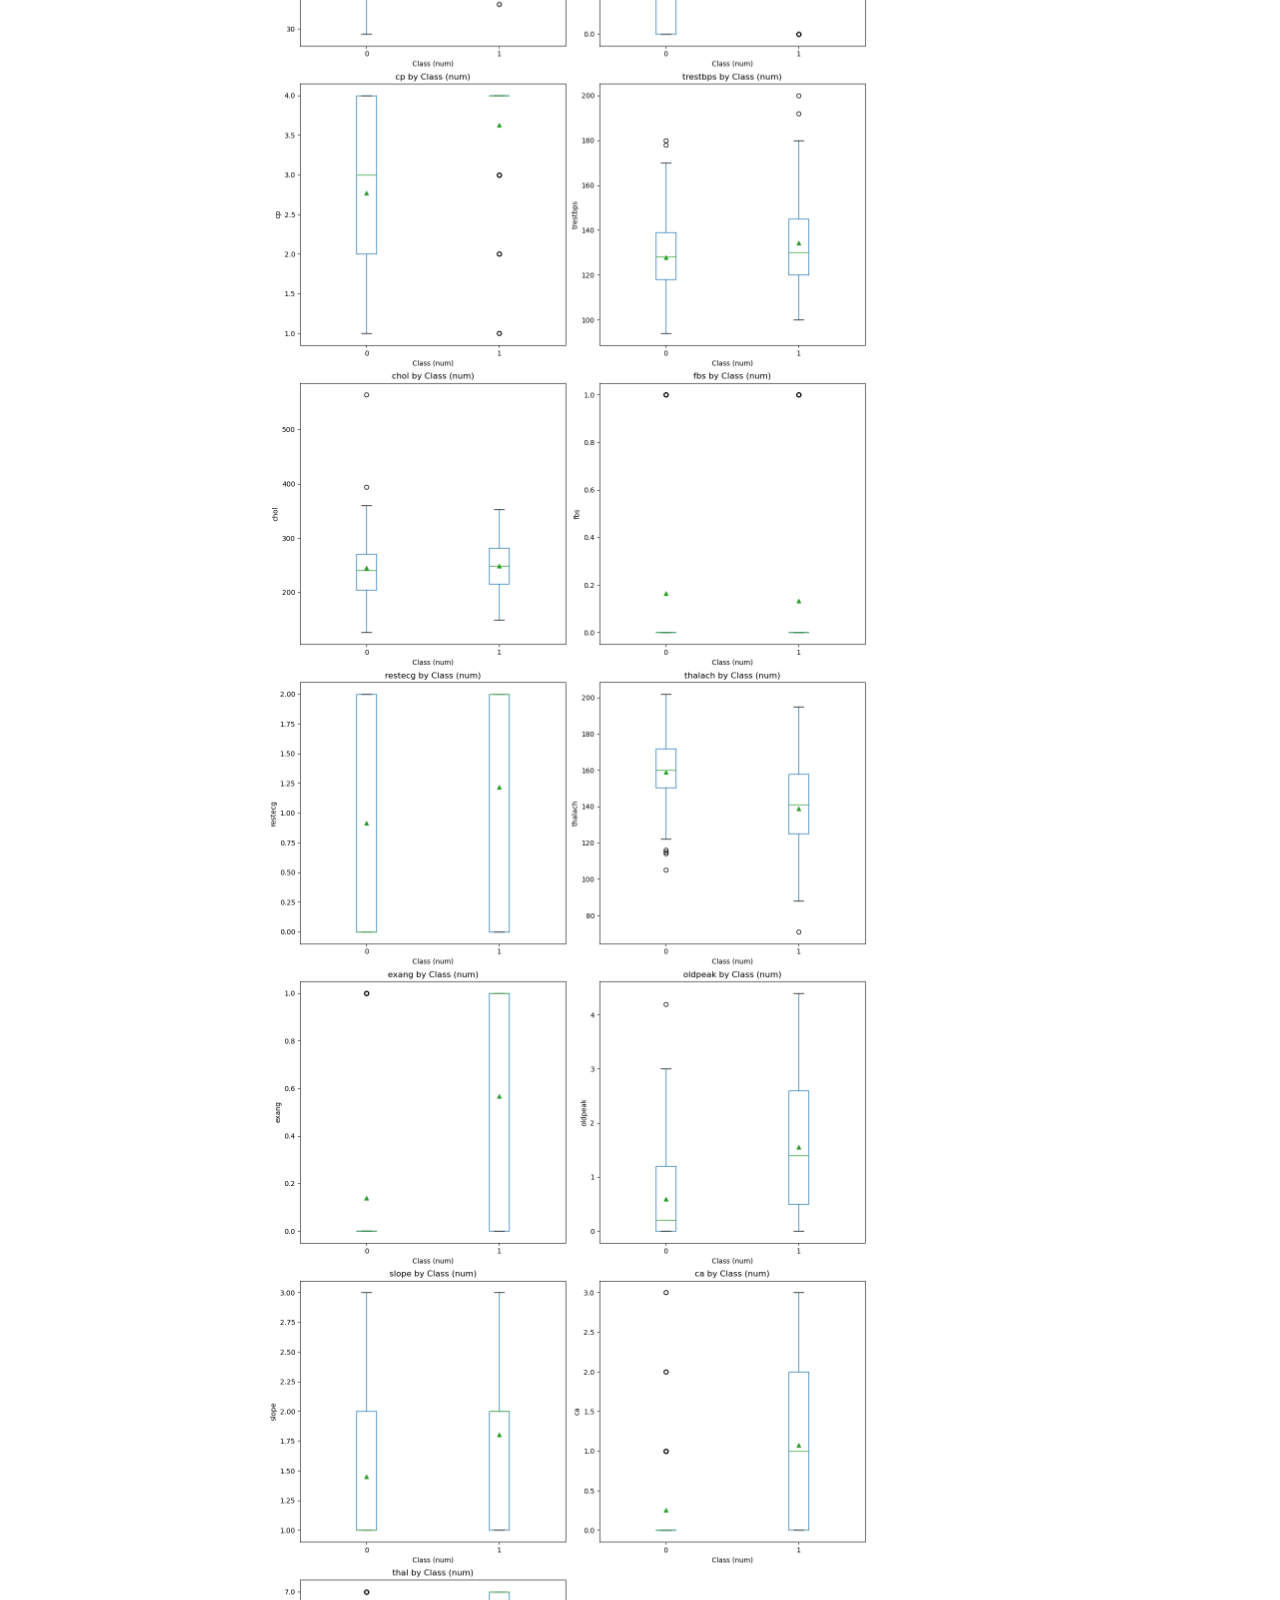
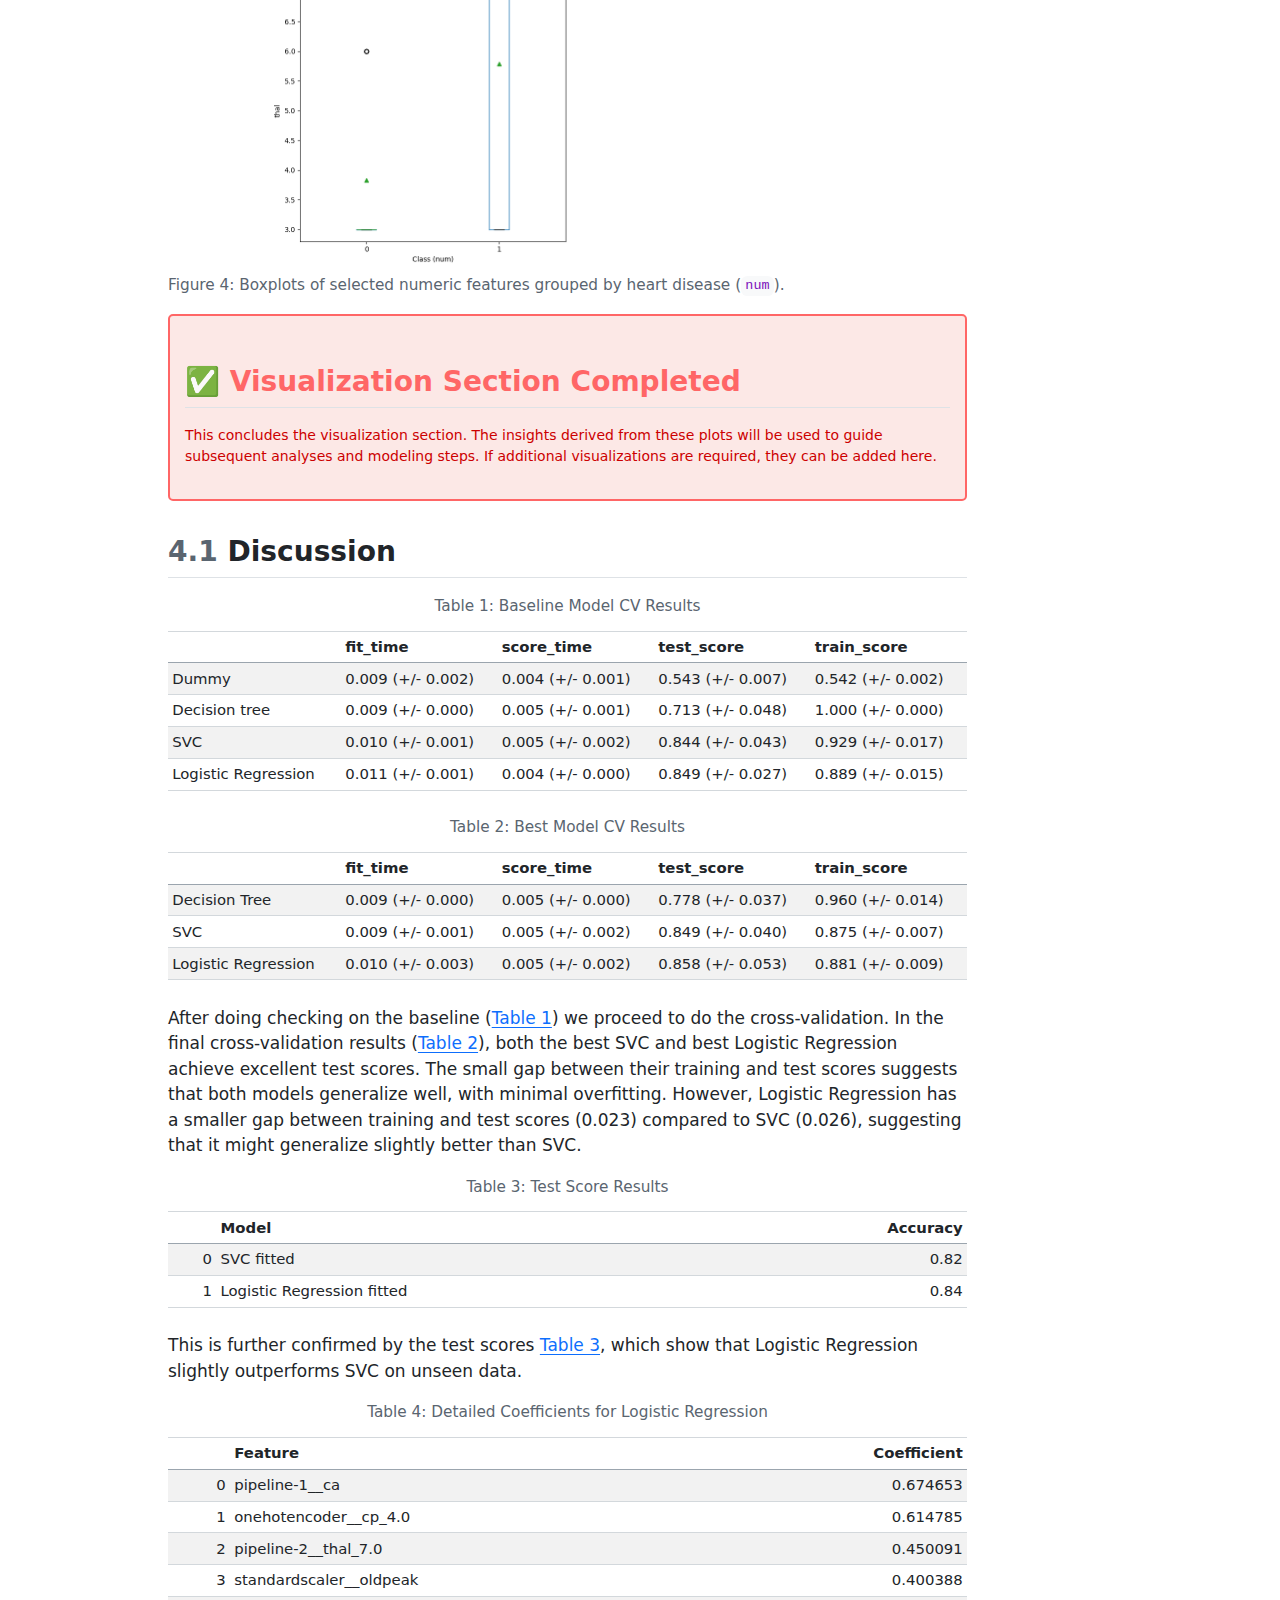
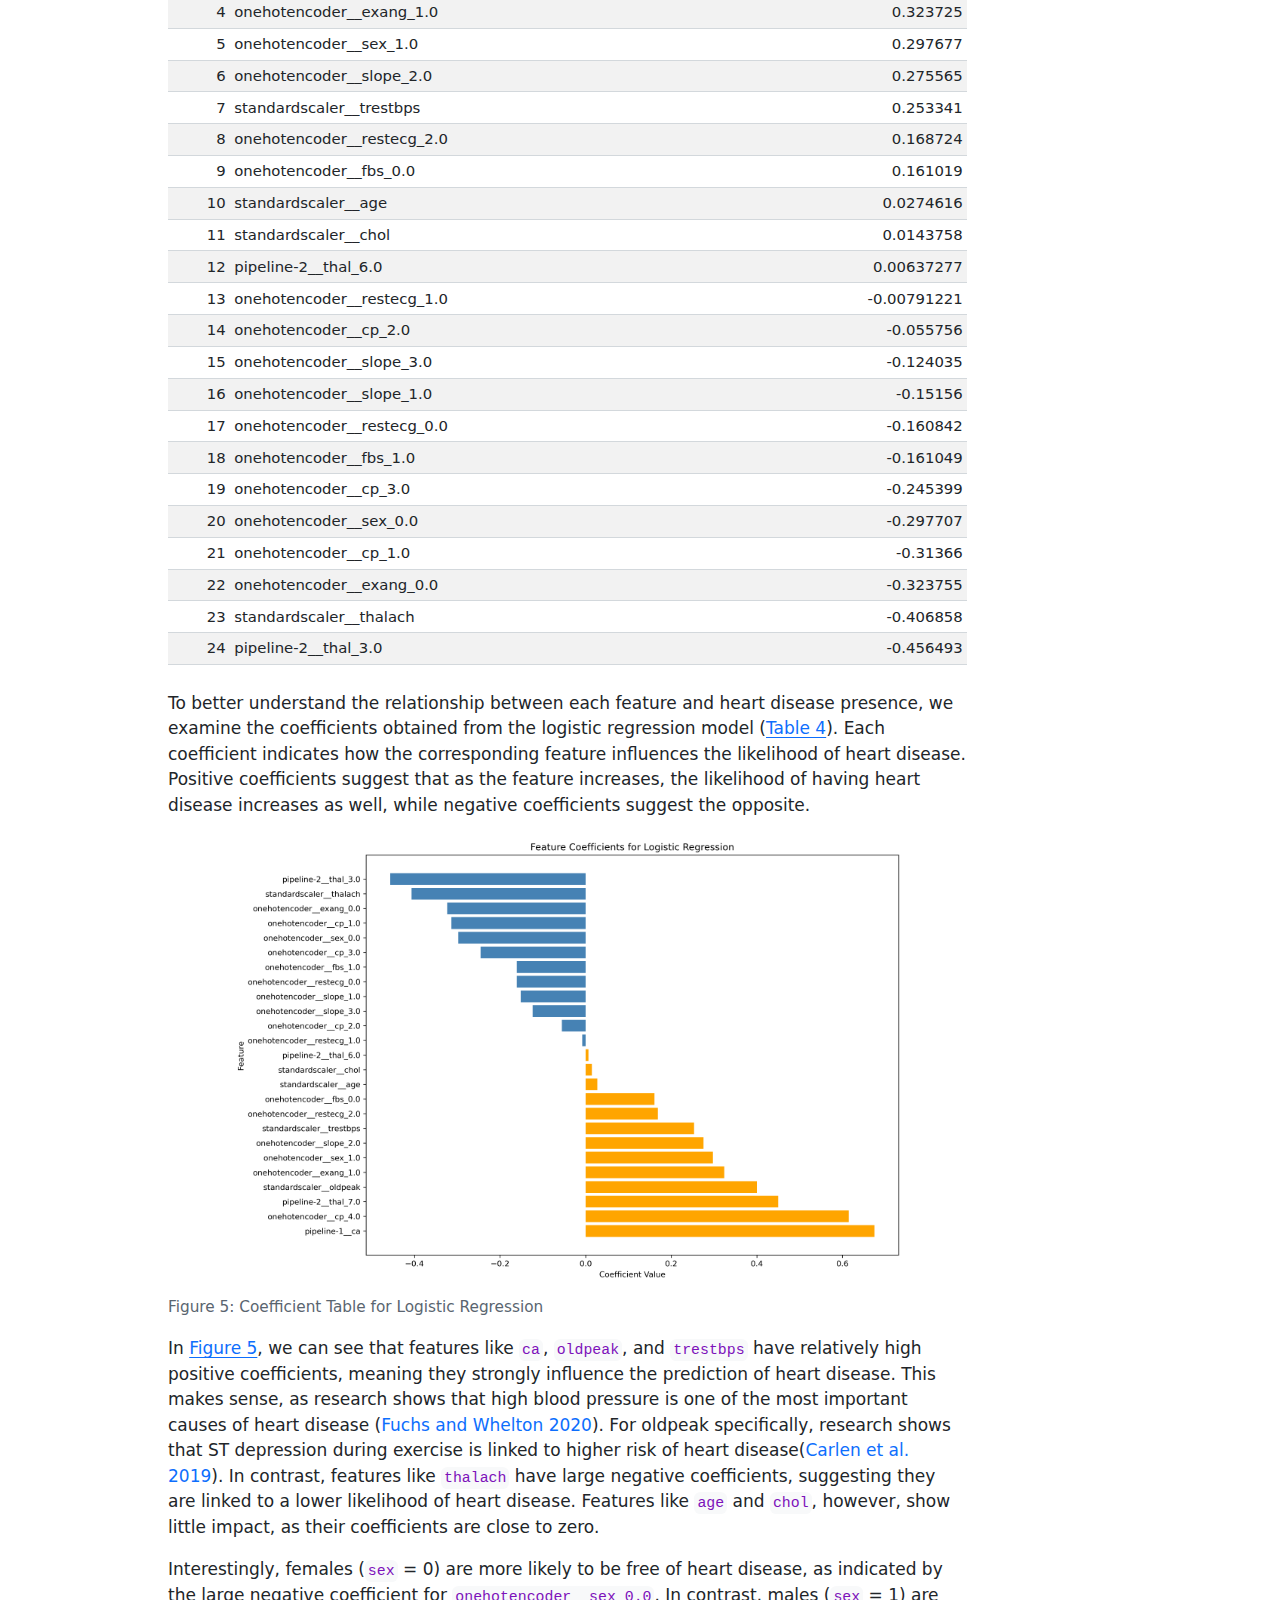
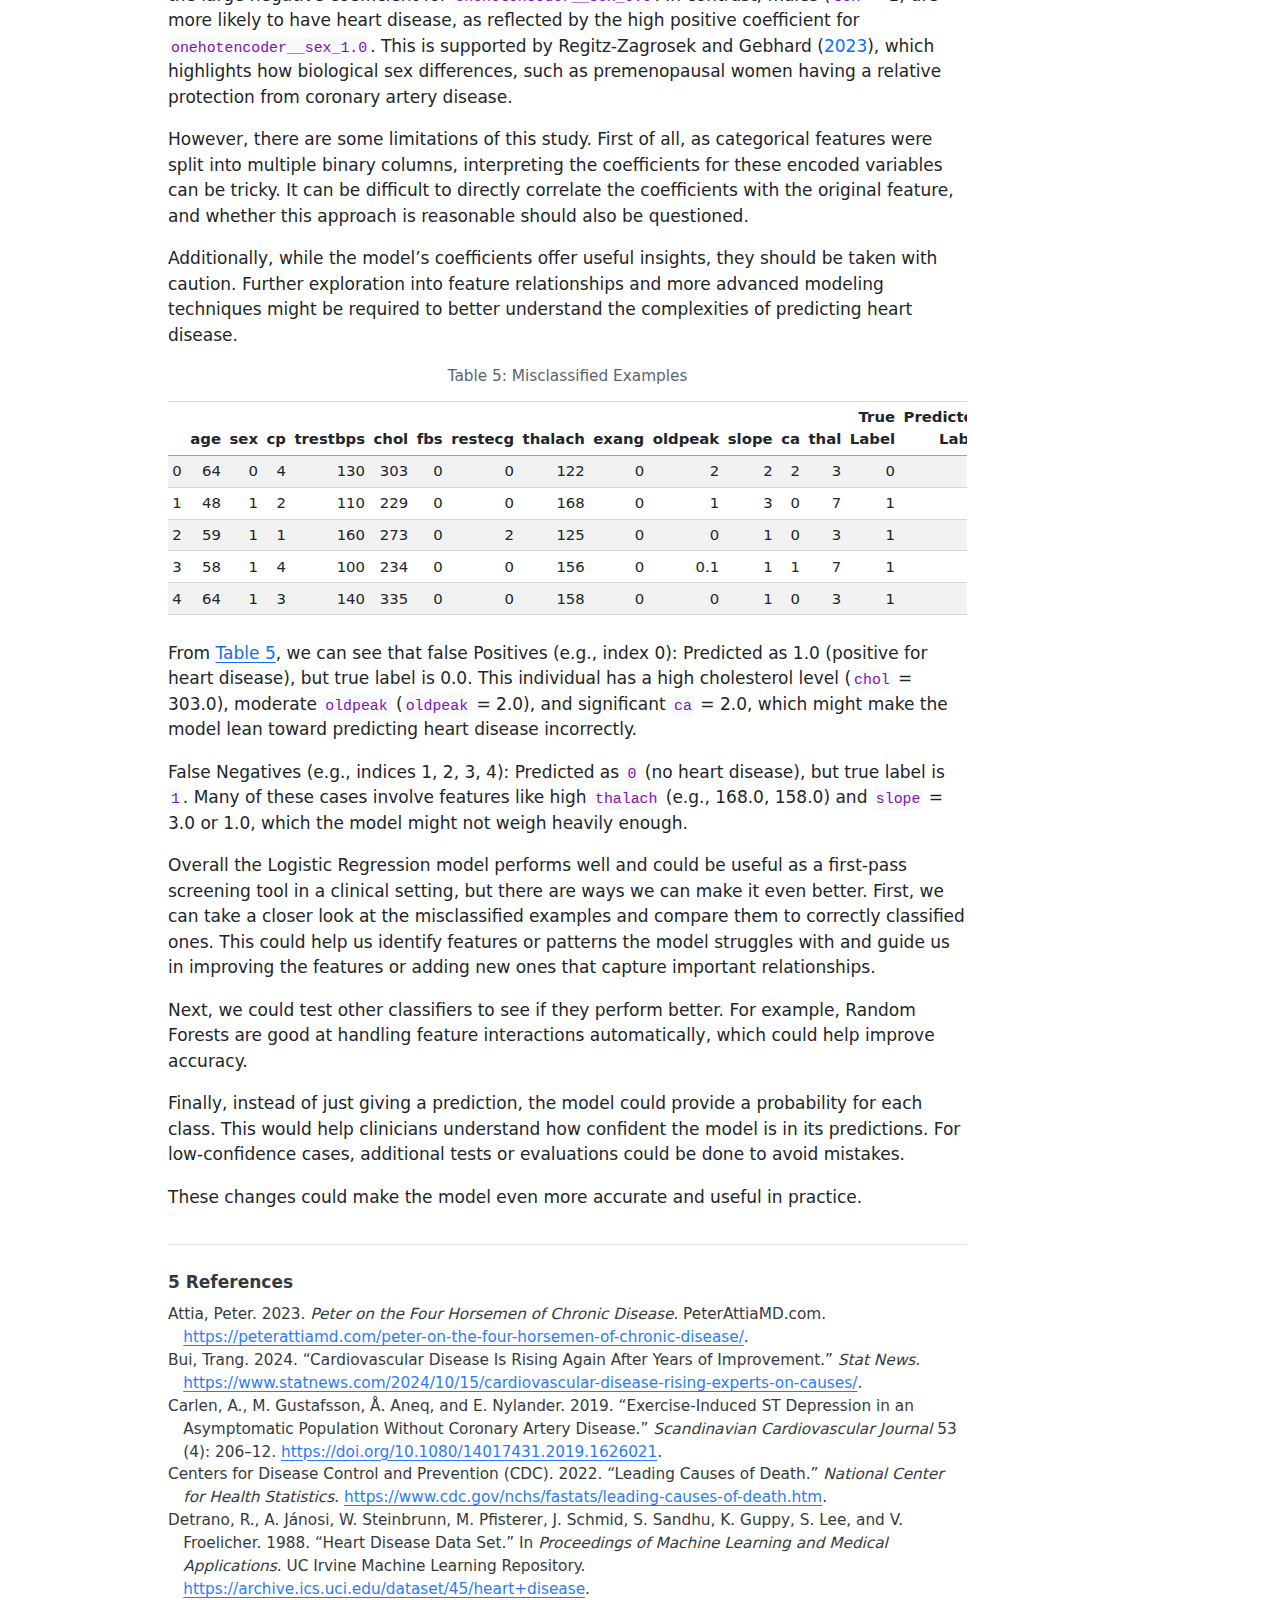
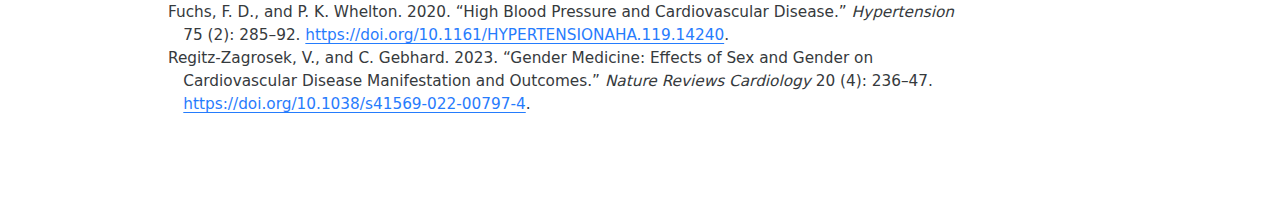
==== commit a5847ab1: "Try to re-render GitHub pages." ====
--- a/docs/index.html
+++ b/docs/index.html
@@ -333,7 +333,7 @@
           <div id="fig-numeric-distributions" class="quarto-float quarto-figure quarto-figure-center anchored">
             <figure class="quarto-float quarto-float-fig figure">
               <div aria-describedby="fig-numeric-distributions-caption-0ceaefa1-69ba-4598-a22c-09a6ac19f8ca">
-                <img src="results/figures/raw_feature_distributions.png" class="img-fluid figure-img"
+                <img src="results/figures/eda_output_raw_feature_distributions.png" class="img-fluid figure-img"
                   style="width:70.0%">
               </div>
               <figcaption class="quarto-float-caption-bottom quarto-float-caption quarto-float-fig"
@@ -348,7 +348,7 @@
           <div id="fig-target-distribution" class="quarto-float quarto-figure quarto-figure-center anchored">
             <figure class="quarto-float quarto-float-fig figure">
               <div aria-describedby="fig-target-distribution-caption-0ceaefa1-69ba-4598-a22c-09a6ac19f8ca">
-                <img src="results/figures/target_variable_distribution.png" class="img-fluid figure-img"
+                <img src="results/figures/eda_output_target_distribution.png" class="img-fluid figure-img"
                   style="width:75.0%">
               </div>
               <figcaption class="quarto-float-caption-bottom quarto-float-caption quarto-float-fig"
@@ -363,7 +363,7 @@
           <div id="fig-categorical-distributions" class="quarto-float quarto-figure quarto-figure-center anchored">
             <figure class="quarto-float quarto-float-fig figure">
               <div aria-describedby="fig-categorical-distributions-caption-0ceaefa1-69ba-4598-a22c-09a6ac19f8ca">
-                <img src="results/figures/categorical_features_distribution.png" class="img-fluid figure-img"
+                <img src="results/figures/eda_output_categorical_stacked_barplots.png" class="img-fluid figure-img"
                   style="width:70.0%">
               </div>
               <figcaption class="quarto-float-caption-bottom quarto-float-caption quarto-float-fig"
@@ -378,7 +378,8 @@
           <div id="fig-boxplots-class" class="quarto-float quarto-figure quarto-figure-center anchored">
             <figure class="quarto-float quarto-float-fig figure">
               <div aria-describedby="fig-boxplots-class-caption-0ceaefa1-69ba-4598-a22c-09a6ac19f8ca">
-                <img src="results/figures/raw_boxplots_by_class.png" class="img-fluid figure-img" style="width:75.0%">
+                <img src="results/figures/eda_output_numeric_boxplots.png" class="img-fluid figure-img"
+                  style="width:75.0%">
               </div>
               <figcaption class="quarto-float-caption-bottom quarto-float-caption quarto-float-fig"
                 id="fig-boxplots-class-caption-0ceaefa1-69ba-4598-a22c-09a6ac19f8ca">
@@ -429,29 +430,29 @@
                       <tbody>
                         <tr class="odd">
                           <td style="text-align: left;">Dummy</td>
-                          <td style="text-align: left;">0.009 (+/- 0.003)</td>
-                          <td style="text-align: left;">0.005 (+/- 0.003)</td>
+                          <td style="text-align: left;">0.009 (+/- 0.002)</td>
+                          <td style="text-align: left;">0.004 (+/- 0.001)</td>
                           <td style="text-align: left;">0.543 (+/- 0.007)</td>
                           <td style="text-align: left;">0.542 (+/- 0.002)</td>
                         </tr>
                         <tr class="even">
                           <td style="text-align: left;">Decision tree</td>
-                          <td style="text-align: left;">0.011 (+/- 0.003)</td>
-                          <td style="text-align: left;">0.003 (+/- 0.004)</td>
+                          <td style="text-align: left;">0.009 (+/- 0.000)</td>
+                          <td style="text-align: left;">0.005 (+/- 0.001)</td>
                           <td style="text-align: left;">0.713 (+/- 0.048)</td>
                           <td style="text-align: left;">1.000 (+/- 0.000)</td>
                         </tr>
                         <tr class="odd">
                           <td style="text-align: left;">SVC</td>
-                          <td style="text-align: left;">0.010 (+/- 0.003)</td>
+                          <td style="text-align: left;">0.010 (+/- 0.001)</td>
                           <td style="text-align: left;">0.005 (+/- 0.002)</td>
                           <td style="text-align: left;">0.844 (+/- 0.043)</td>
                           <td style="text-align: left;">0.929 (+/- 0.017)</td>
                         </tr>
                         <tr class="even">
                           <td style="text-align: left;">Logistic Regression</td>
-                          <td style="text-align: left;">0.012 (+/- 0.001)</td>
-                          <td style="text-align: left;">0.005 (+/- 0.002)</td>
+                          <td style="text-align: left;">0.011 (+/- 0.001)</td>
+                          <td style="text-align: left;">0.004 (+/- 0.000)</td>
                           <td style="text-align: left;">0.849 (+/- 0.027)</td>
                           <td style="text-align: left;">0.889 (+/- 0.015)</td>
                         </tr>
@@ -492,22 +493,22 @@
                       <tbody>
                         <tr class="odd">
                           <td style="text-align: left;">Decision Tree</td>
-                          <td style="text-align: left;">0.012 (+/- 0.001)</td>
-                          <td style="text-align: left;">0.004 (+/- 0.003)</td>
+                          <td style="text-align: left;">0.009 (+/- 0.000)</td>
+                          <td style="text-align: left;">0.005 (+/- 0.000)</td>
                           <td style="text-align: left;">0.778 (+/- 0.037)</td>
                           <td style="text-align: left;">0.960 (+/- 0.014)</td>
                         </tr>
                         <tr class="even">
                           <td style="text-align: left;">SVC</td>
-                          <td style="text-align: left;">0.008 (+/- 0.003)</td>
-                          <td style="text-align: left;">0.005 (+/- 0.003)</td>
+                          <td style="text-align: left;">0.009 (+/- 0.001)</td>
+                          <td style="text-align: left;">0.005 (+/- 0.002)</td>
                           <td style="text-align: left;">0.849 (+/- 0.040)</td>
                           <td style="text-align: left;">0.875 (+/- 0.007)</td>
                         </tr>
                         <tr class="odd">
                           <td style="text-align: left;">Logistic Regression</td>
-                          <td style="text-align: left;">0.012 (+/- 0.001)</td>
-                          <td style="text-align: left;">0.006 (+/- 0.001)</td>
+                          <td style="text-align: left;">0.010 (+/- 0.003)</td>
+                          <td style="text-align: left;">0.005 (+/- 0.002)</td>
                           <td style="text-align: left;">0.858 (+/- 0.053)</td>
                           <td style="text-align: left;">0.881 (+/- 0.009)</td>
                         </tr>
